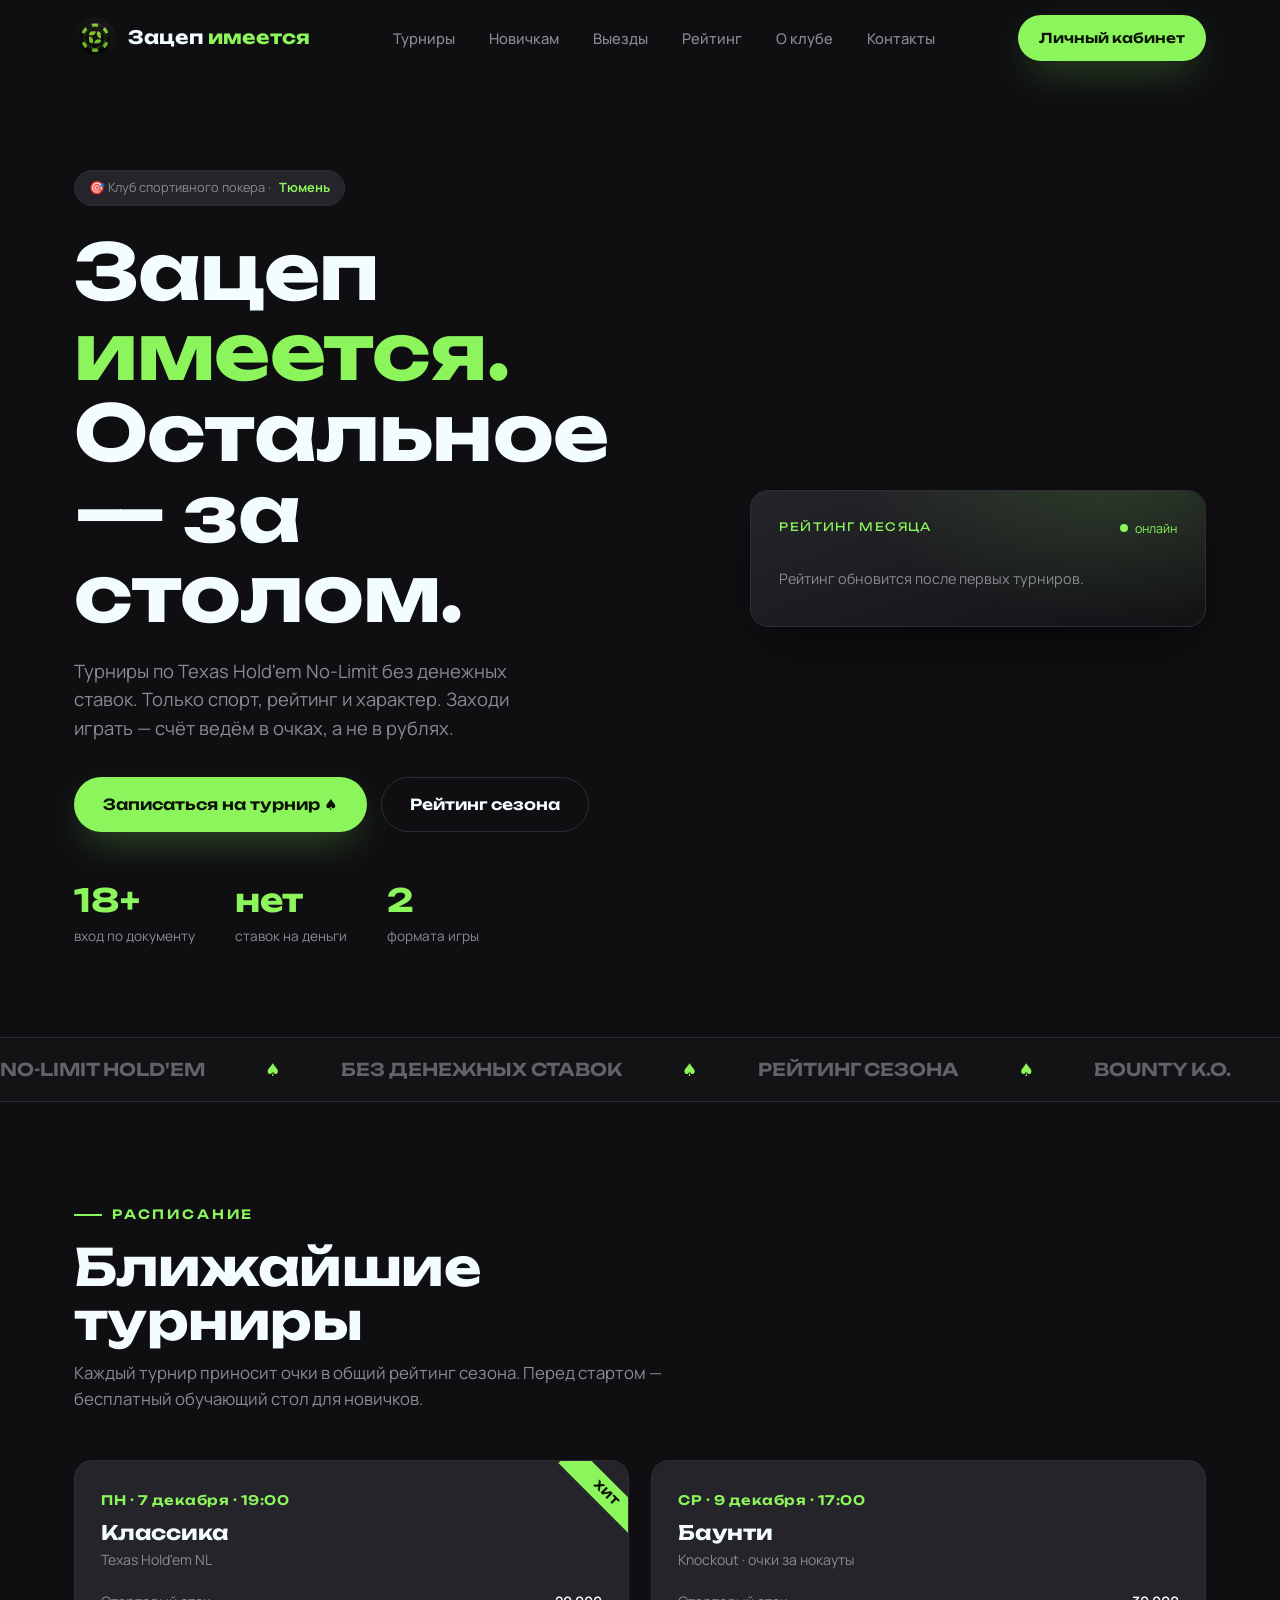
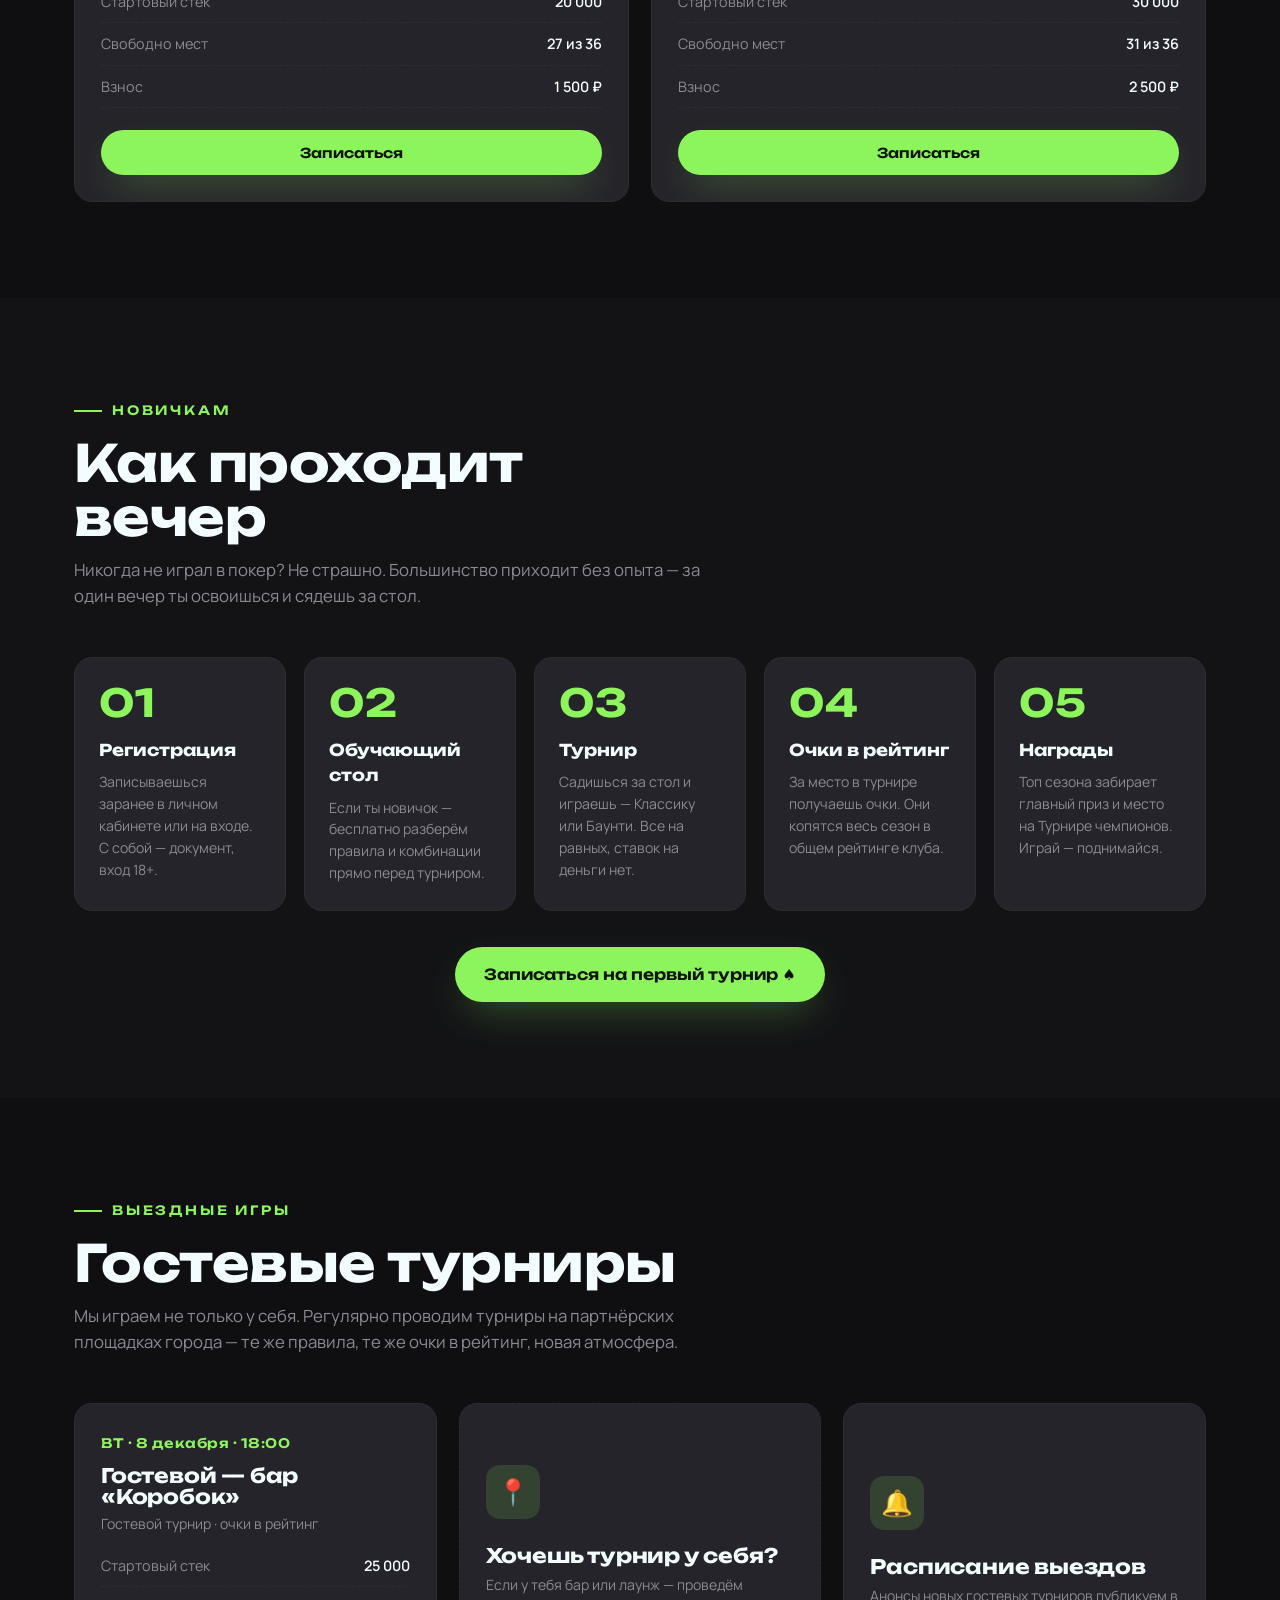
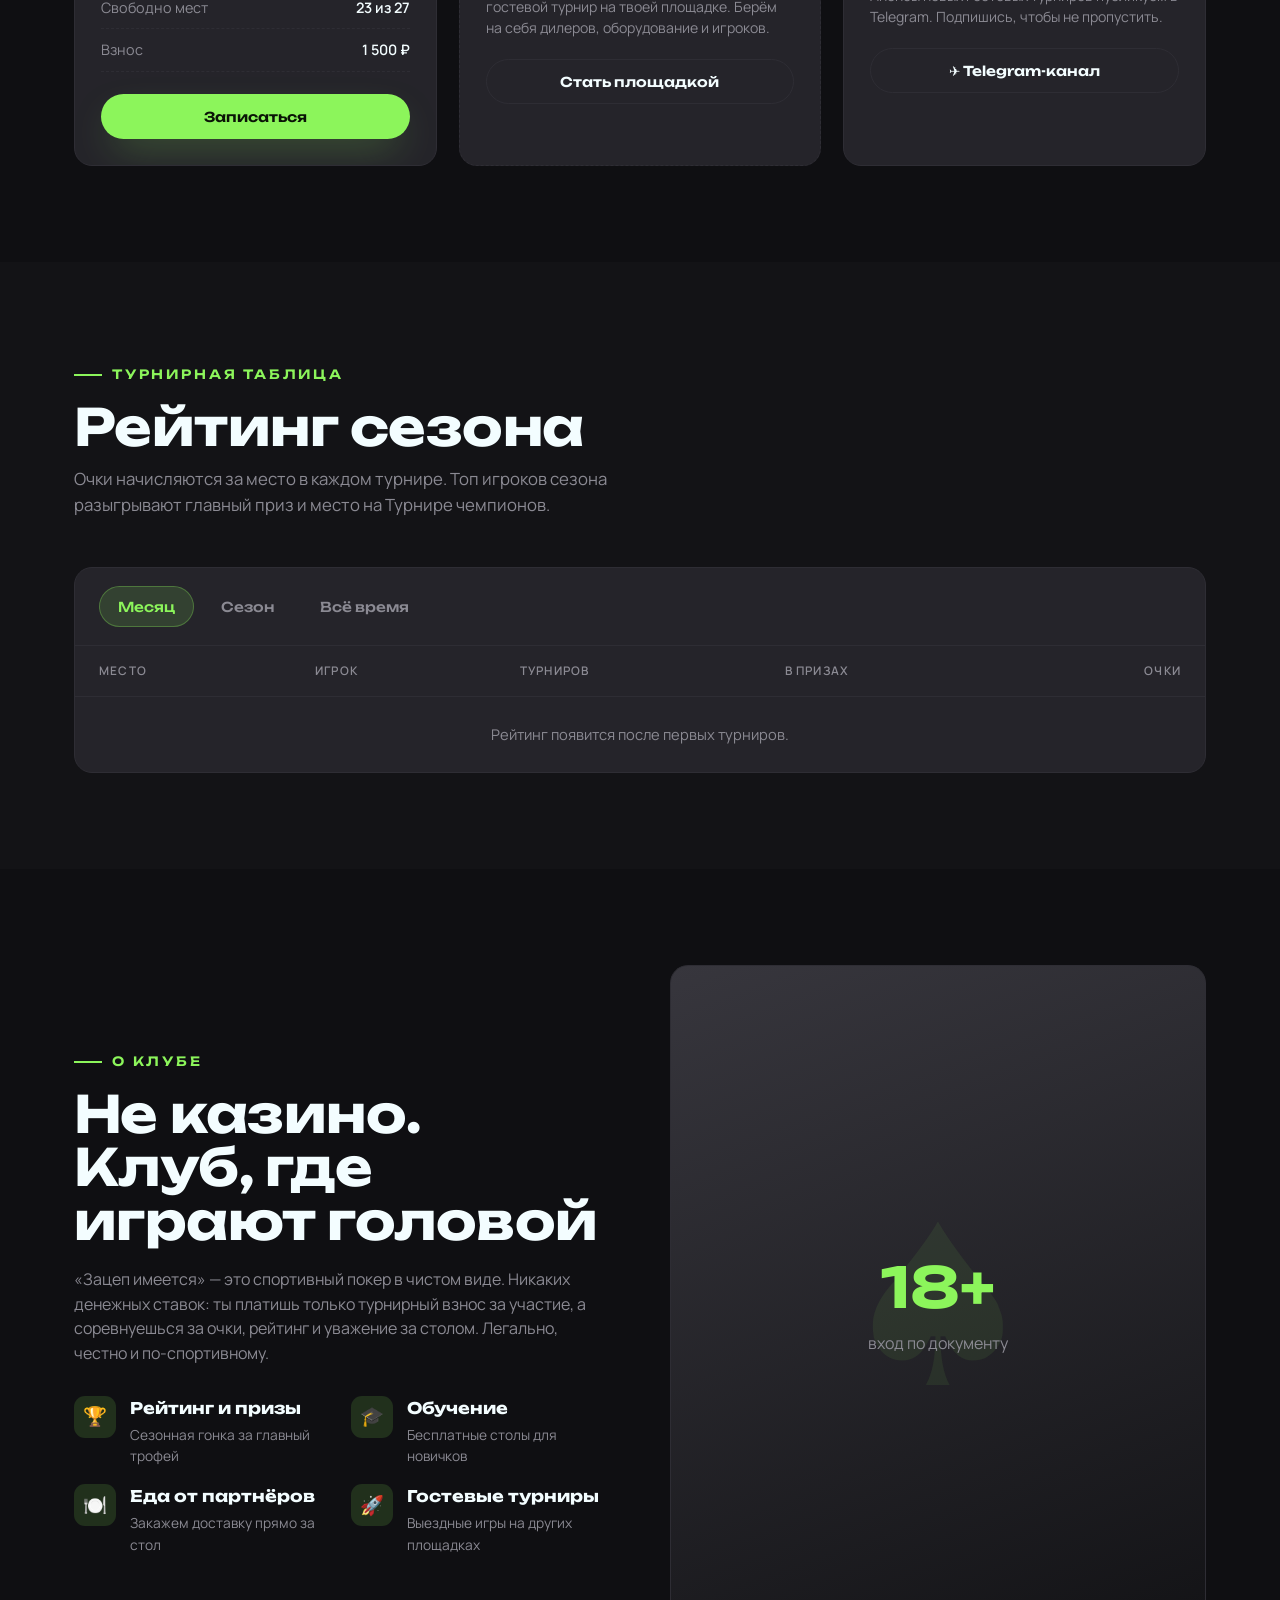
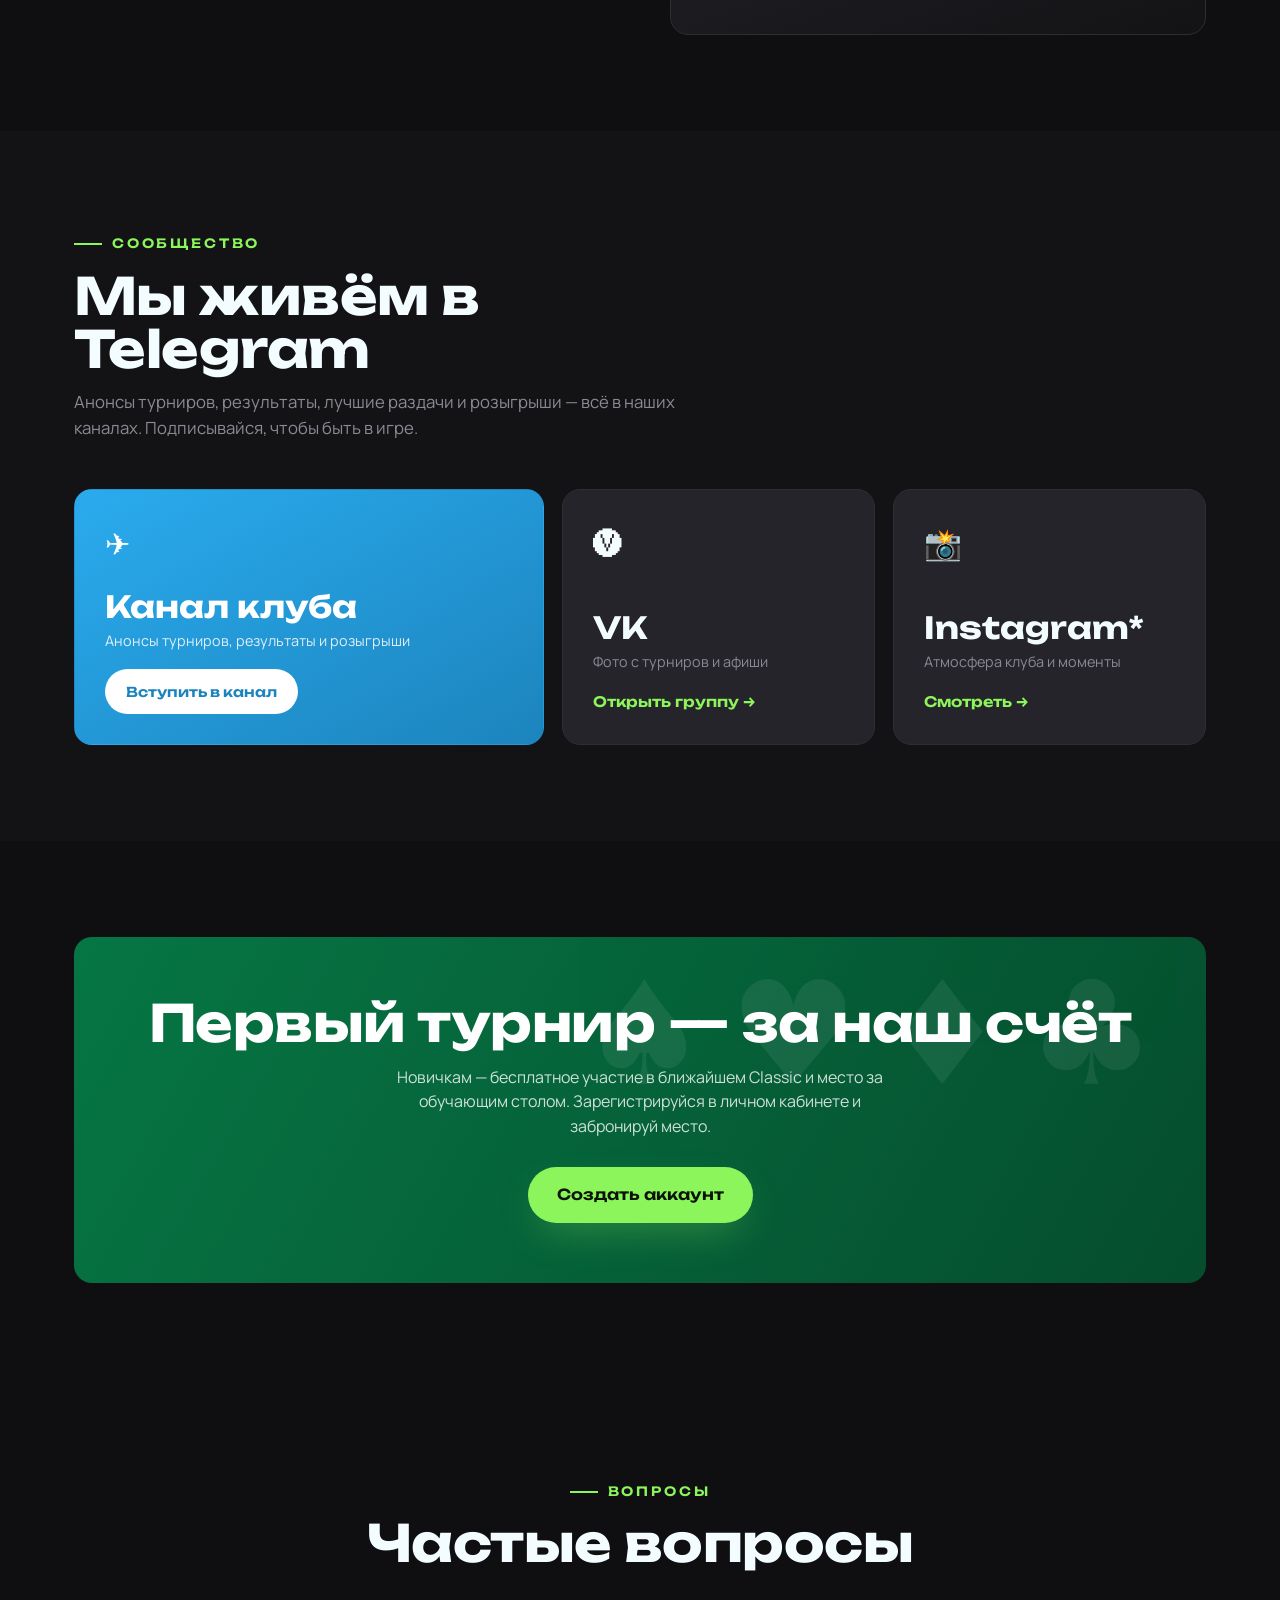
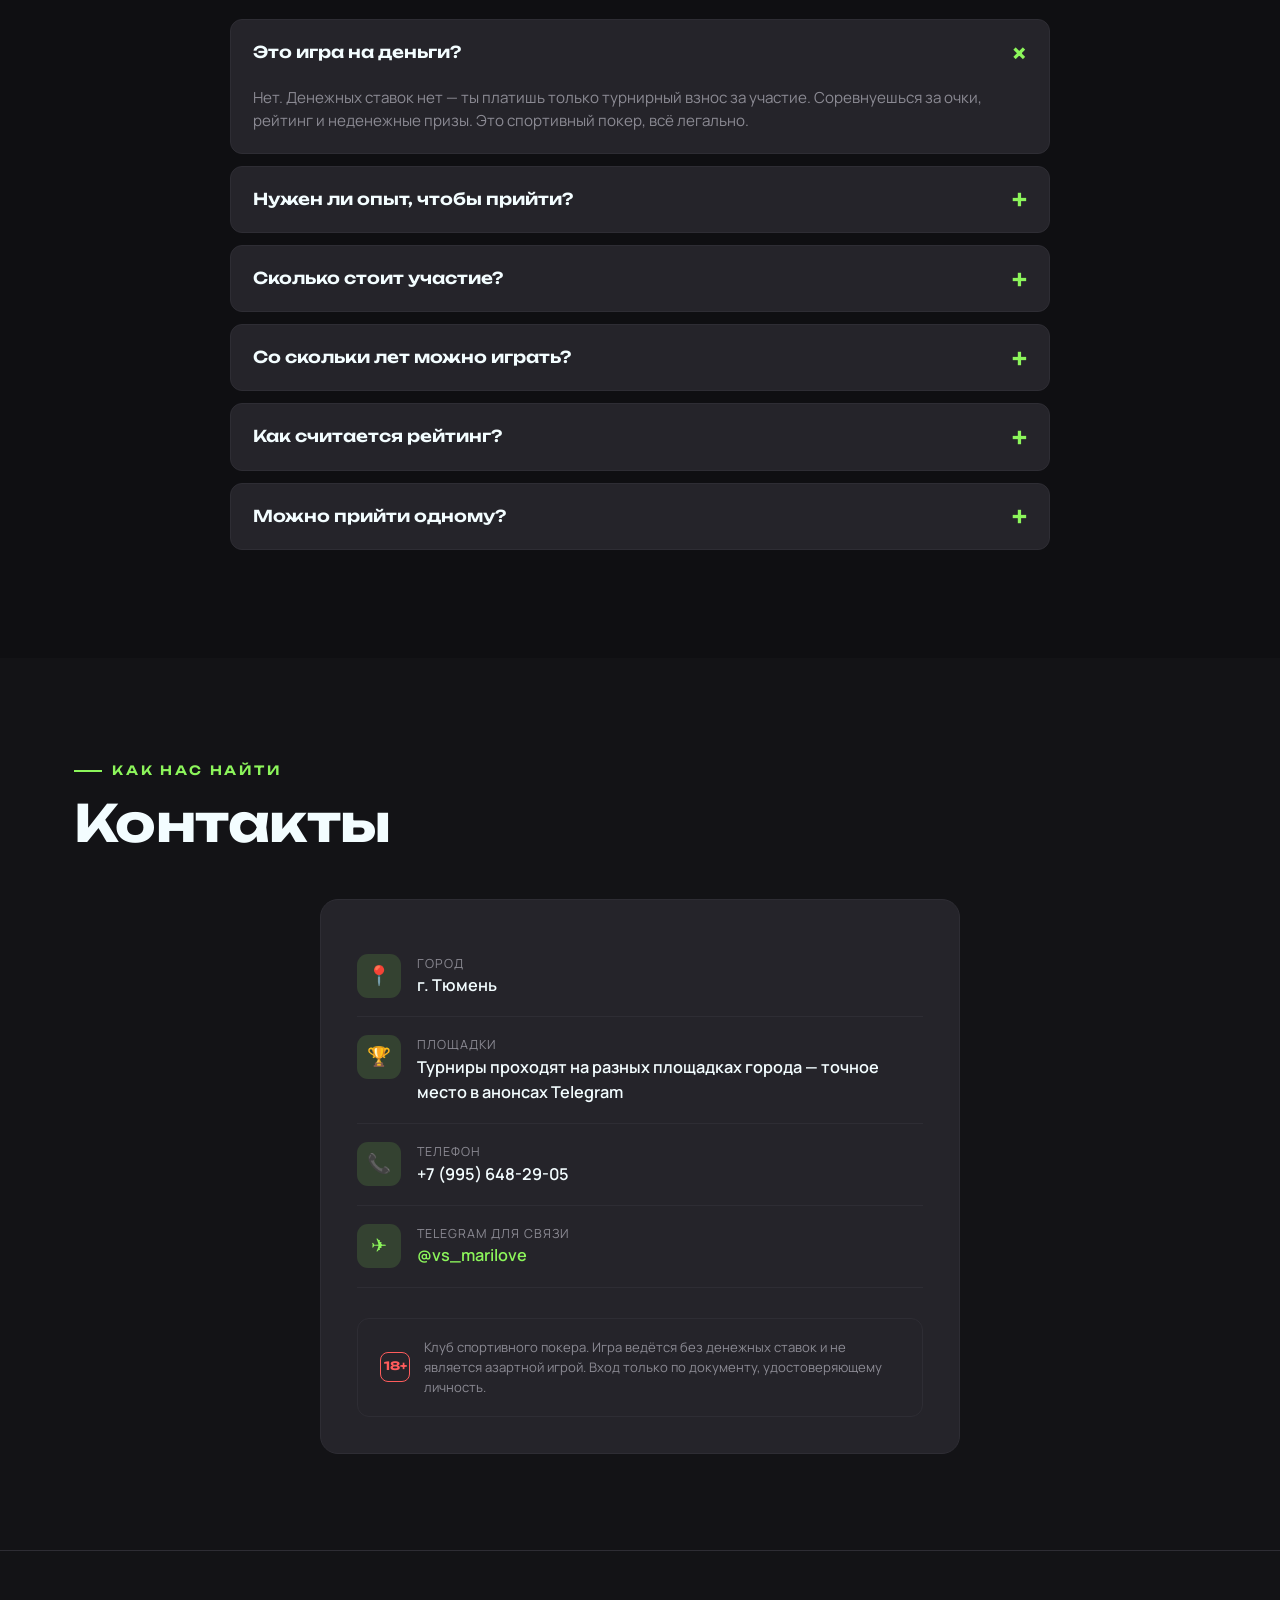
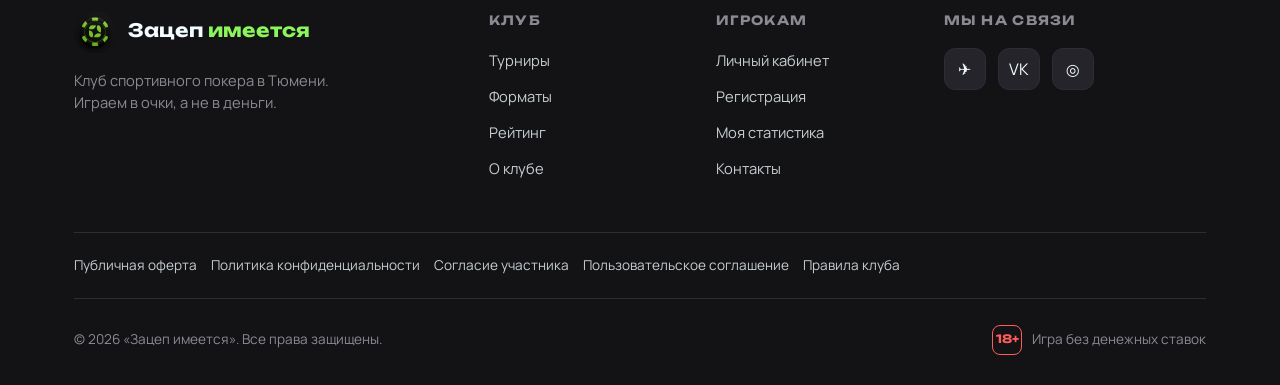
==== index.html @ 8bb4b94e "Мини-CRM: панель «Игроки» в админке (участие, взносы, очки, согласие), онлайн-согласие пишется при р" ====
<!DOCTYPE html>
<html lang="ru">
<head>
  <meta charset="UTF-8" />
  <meta name="viewport" content="width=device-width, initial-scale=1.0" />
  <title>Зацеп имеется — клуб спортивного покера в Тюмени</title>
  <meta name="description" content="Зацеп имеется — клуб спортивного покера в Тюмени. Турниры по Texas Hold'em No-Limit без денежных ставок, рейтинг сезона, обучение. 18+" />
  <meta property="og:title" content="Зацеп имеется — клуб спортивного покера в Тюмени" />
  <meta property="og:description" content="Турниры по спортивному покеру без ставок. Рейтинг, обучение, атмосфера. 18+" />
  <meta property="og:type" content="website" />
  <meta property="og:url" content="https://zacep.fun/" />
  <meta property="og:site_name" content="Зацеп имеется" />
  <meta property="og:image" content="https://zacep.fun/assets/img/logo-full.png" />
  <meta name="twitter:card" content="summary_large_image" />
  <link rel="canonical" href="https://zacep.fun/" />
  <link rel="icon" type="image/png" href="assets/img/favicon.png" />
  <link rel="preconnect" href="https://fonts.googleapis.com" />
  <link rel="preconnect" href="https://fonts.gstatic.com" crossorigin />
  <link href="https://fonts.googleapis.com/css2?family=Manrope:wght@400;500;600;700&family=Unbounded:wght@500;600;700;800&display=swap" rel="stylesheet" />
  <link rel="stylesheet" href="assets/css/style.css?v=637" />
</head>
<body>

  <!-- ============ HEADER ============ -->
  <header class="header" id="header">
    <div class="wrap nav">
      <a href="#" class="logo">
        <img class="logo-mark" src="assets/img/logo-mark.png" alt="Зацеп имеется" />
        <span>Зацеп <span class="accent">имеется</span></span>
      </a>
      <nav class="nav-links" id="navLinks">
        <a href="#tournaments">Турниры</a>
        <a href="#howto">Новичкам</a>
        <a href="#guest">Выезды</a>
        <a href="#rating">Рейтинг</a>
        <a href="#about">О клубе</a>
        <a href="#contacts">Контакты</a>
        <a href="account.html" class="btn btn-primary btn-sm">Личный кабинет</a>
      </nav>
      <div class="nav-actions">
        <a href="account.html" class="btn btn-primary btn-sm" id="lkDesktop">Личный кабинет</a>
        <button class="burger" id="burger" aria-label="Меню"><span></span><span></span><span></span></button>
      </div>
    </div>
  </header>

  <!-- ============ HERO ============ -->
  <section class="hero">
    <div class="wrap hero-grid">
      <div class="reveal">
        <div class="badge">🎯 Клуб спортивного покера · <b>Тюмень</b></div>
        <h1>Зацеп <span class="accent">имеется.</span><br />Остальное — за столом.</h1>
        <p class="lead">Турниры по Texas Hold'em No-Limit без денежных ставок. Только спорт, рейтинг и характер. Заходи играть — счёт ведём в очках, а не в рублях.</p>
        <div class="hero-cta">
          <a href="#tournaments" class="btn btn-primary">Записаться на турнир ♠</a>
          <a href="#rating" class="btn btn-ghost">Рейтинг сезона</a>
        </div>
        <div class="hero-stats">
          <div class="stat"><div class="num">18+</div><div class="lbl">вход по документу</div></div>
          <div class="stat"><div class="num">нет</div><div class="lbl">ставок на деньги</div></div>
          <div class="stat"><div class="num">2</div><div class="lbl">формата игры</div></div>
        </div>
      </div>

      <div class="hero-card reveal">
        <div class="hc-top">
          <span class="tag">Рейтинг месяца</span>
          <span class="chip-live"><span class="dot"></span> онлайн</span>
        </div>
        <div id="heroLb"><div class="lb-row"><span class="lb-name muted">Загрузка рейтинга…</span></div></div>
      </div>
    </div>
  </section>

  <!-- ============ MARQUEE ============ -->
  <div class="marquee">
    <div class="marquee-track">
      <span>NO-LIMIT HOLD'EM</span><span>БЕЗ ДЕНЕЖНЫХ СТАВОК</span><span>РЕЙТИНГ СЕЗОНА</span><span>BOUNTY K.O.</span><span>ГОСТЕВЫЕ ТУРНИРЫ</span><span>18+</span>
      <span>NO-LIMIT HOLD'EM</span><span>БЕЗ ДЕНЕЖНЫХ СТАВОК</span><span>РЕЙТИНГ СЕЗОНА</span><span>BOUNTY K.O.</span><span>ГОСТЕВЫЕ ТУРНИРЫ</span><span>18+</span>
    </div>
  </div>

  <!-- ============ TOURNAMENTS ============ -->
  <section id="tournaments">
    <div class="wrap">
      <div class="section-head reveal">
        <span class="eyebrow">Расписание</span>
        <h2>Ближайшие турниры</h2>
        <p>Каждый турнир приносит очки в общий рейтинг сезона. Перед стартом — бесплатный обучающий стол для новичков.</p>
      </div>
      <div class="cards-auto" id="tourGrid">
        <p class="muted">Загрузка расписания…</p>
      </div>
    </div>
  </section>

  <!-- ============ HOW IT WORKS ============ -->
  <section id="howto" style="background: var(--bg-2);">
    <div class="wrap">
      <div class="section-head reveal">
        <span class="eyebrow">Новичкам</span>
        <h2>Как проходит вечер</h2>
        <p>Никогда не играл в покер? Не страшно. Большинство приходит без опыта — за один вечер ты освоишься и сядешь за стол.</p>
      </div>
      <div class="steps">
        <div class="step reveal">
          <div class="n">01</div>
          <h4>Регистрация</h4>
          <p>Записываешься заранее в личном кабинете или на входе. С собой — документ, вход 18+.</p>
        </div>
        <div class="step reveal">
          <div class="n">02</div>
          <h4>Обучающий стол</h4>
          <p>Если ты новичок — бесплатно разберём правила и комбинации прямо перед турниром.</p>
        </div>
        <div class="step reveal">
          <div class="n">03</div>
          <h4>Турнир</h4>
          <p>Садишься за стол и играешь — Классику или Баунти. Все на равных, ставок на деньги нет.</p>
        </div>
        <div class="step reveal">
          <div class="n">04</div>
          <h4>Очки в рейтинг</h4>
          <p>За место в турнире получаешь очки. Они копятся весь сезон в общем рейтинге клуба.</p>
        </div>
        <div class="step reveal">
          <div class="n">05</div>
          <h4>Награды</h4>
          <p>Топ сезона забирает главный приз и место на Турнире чемпионов. Играй — поднимайся.</p>
        </div>
      </div>
      <div style="text-align:center;margin-top:36px;" class="reveal">
        <a href="account.html" class="btn btn-primary">Записаться на первый турнир ♠</a>
      </div>
    </div>
  </section>

  <!-- ============ GUEST TOURNAMENTS ============ -->
  <section id="guest">
    <div class="wrap">
      <div class="section-head reveal">
        <span class="eyebrow">Выездные игры</span>
        <h2>Гостевые турниры</h2>
        <p>Мы играем не только у себя. Регулярно проводим турниры на партнёрских площадках города — те же правила, те же очки в рейтинг, новая атмосфера.</p>
      </div>
      <div class="cards-auto" id="guestGrid">
        <div class="tcard reveal" style="display:flex;flex-direction:column;justify-content:center;align-items:flex-start;border-style:dashed;">
          <div class="ico" style="width:54px;height:54px;border-radius:14px;background:var(--accent-soft);color:var(--accent);display:grid;place-items:center;font-size:1.6rem;margin-bottom:16px;">📍</div>
          <h3 style="margin-bottom:8px;">Хочешь турнир у себя?</h3>
          <p class="fmt" style="margin-bottom:20px;">Если у тебя бар или лаунж — проведём гостевой турнир на твоей площадке. Берём на себя дилеров, оборудование и игроков.</p>
          <a href="#contacts" class="btn btn-ghost btn-block btn-sm">Стать площадкой</a>
        </div>
        <div class="tcard reveal" style="display:flex;flex-direction:column;justify-content:center;align-items:flex-start;">
          <div class="ico" style="width:54px;height:54px;border-radius:14px;background:var(--accent-soft);color:var(--accent);display:grid;place-items:center;font-size:1.6rem;margin-bottom:16px;">🔔</div>
          <h3 style="margin-bottom:8px;">Расписание выездов</h3>
          <p class="fmt" style="margin-bottom:20px;">Анонсы новых гостевых турниров публикуем в Telegram. Подпишись, чтобы не пропустить.</p>
          <a href="#" class="btn btn-ghost btn-block btn-sm">✈ Telegram-канал</a>
        </div>
      </div>
    </div>
  </section>

  <!-- ============ RATING ============ -->
  <section id="rating" style="background: var(--bg-2);">
    <div class="wrap">
      <div class="section-head reveal">
        <span class="eyebrow">Турнирная таблица</span>
        <h2>Рейтинг сезона</h2>
        <p>Очки начисляются за место в каждом турнире. Топ игроков сезона разыгрывают главный приз и место на Турнире чемпионов.</p>
      </div>
      <div class="lb-wrap reveal">
        <div class="lb-tabs">
          <div class="lb-tab active" data-tab="month">Месяц</div>
          <div class="lb-tab" data-tab="season">Сезон</div>
          <div class="lb-tab" data-tab="alltime">Всё время</div>
        </div>
        <table class="lb">
          <thead>
            <tr><th>Место</th><th>Игрок</th><th class="num">Турниров</th><th class="num">В призах</th><th style="text-align:right">Очки</th></tr>
          </thead>
          <tbody id="lbBody">
            <!-- заполняется из main.js -->
          </tbody>
        </table>
      </div>
    </div>
  </section>

  <!-- ============ ABOUT ============ -->
  <section id="about">
    <div class="wrap about-grid">
      <div class="reveal">
        <span class="eyebrow">О клубе</span>
        <h2 style="margin:16px 0 18px;">Не казино. Клуб, где играют головой</h2>
        <p class="muted">«Зацеп имеется» — это спортивный покер в чистом виде. Никаких денежных ставок: ты платишь только турнирный взнос за участие, а соревнуешься за очки, рейтинг и уважение за столом. Легально, честно и по-спортивному.</p>
        <div class="about-feats">
          <div class="feat"><div class="fi">🏆</div><div><h4>Рейтинг и призы</h4><p>Сезонная гонка за главный трофей</p></div></div>
          <div class="feat"><div class="fi">🎓</div><div><h4>Обучение</h4><p>Бесплатные столы для новичков</p></div></div>
          <div class="feat"><div class="fi">🍽️</div><div><h4>Еда от партнёров</h4><p>Закажем доставку прямо за стол</p></div></div>
          <div class="feat"><div class="fi">🚀</div><div><h4>Гостевые турниры</h4><p>Выездные игры на других площадках</p></div></div>
        </div>
      </div>
      <div class="about-visual reveal">
        <span class="big-suit">♠</span>
        <div class="vstat"><div class="n">18+</div><div class="muted">вход по документу</div></div>
      </div>
    </div>
  </section>

  <!-- ============ COMMUNITY ============ -->
  <section id="community" style="background: var(--bg-2);">
    <div class="wrap">
      <div class="section-head reveal">
        <span class="eyebrow">Сообщество</span>
        <h2>Мы живём в Telegram</h2>
        <p>Анонсы турниров, результаты, лучшие раздачи и розыгрыши — всё в наших каналах. Подписывайся, чтобы быть в игре.</p>
      </div>
      <div class="community-grid">
        <div class="soc-card tg reveal">
          <div class="si">✈</div>
          <div>
            <div class="cnt">Канал клуба</div>
            <div class="cap">Анонсы турниров, результаты и розыгрыши</div>
            <a href="#" class="btn btn-sm">Вступить в канал</a>
          </div>
        </div>
        <div class="soc-card vk reveal">
          <div class="si">🅥</div>
          <div>
            <div class="cnt">VK</div>
            <div class="cap">Фото с турниров и афиши</div>
            <a href="#" class="btn-line">Открыть группу →</a>
          </div>
        </div>
        <div class="soc-card ig reveal">
          <div class="si">📸</div>
          <div>
            <div class="cnt">Instagram*</div>
            <div class="cap">Атмосфера клуба и моменты</div>
            <a href="#" class="btn-line">Смотреть →</a>
          </div>
        </div>
      </div>
    </div>
  </section>

  <!-- ============ CTA ============ -->
  <section>
    <div class="wrap">
      <div class="cta-banner reveal">
        <h2>Первый турнир — за наш счёт</h2>
        <p>Новичкам — бесплатное участие в ближайшем Classic и место за обучающим столом. Зарегистрируйся в личном кабинете и забронируй место.</p>
        <a href="account.html" class="btn btn-primary">Создать аккаунт</a>
      </div>
    </div>
  </section>

  <!-- ============ FAQ ============ -->
  <section id="faq">
    <div class="wrap">
      <div class="section-head reveal" style="margin-inline:auto;text-align:center;">
        <span class="eyebrow" style="justify-content:center;">Вопросы</span>
        <h2>Частые вопросы</h2>
      </div>
      <div class="faq reveal">
        <details open>
          <summary>Это игра на деньги?</summary>
          <p>Нет. Денежных ставок нет — ты платишь только турнирный взнос за участие. Соревнуешься за очки, рейтинг и неденежные призы. Это спортивный покер, всё легально.</p>
        </details>
        <details>
          <summary>Нужен ли опыт, чтобы прийти?</summary>
          <p>Совсем нет. Большинство приходит без опыта. Перед каждым турниром работает бесплатный обучающий стол, где разберём правила и комбинации.</p>
        </details>
        <details>
          <summary>Сколько стоит участие?</summary>
          <p>Турнирный взнос — от 1 500 ₽ в зависимости от формата. Это всё: больше ничего доплачивать не нужно, ставок на деньги за столом нет.</p>
        </details>
        <details>
          <summary>Со скольки лет можно играть?</summary>
          <p>Только 18+. На входе попросим документ, удостоверяющий личность.</p>
        </details>
        <details>
          <summary>Как считается рейтинг?</summary>
          <p>За место в каждом турнире начисляются очки. Они суммируются в течение сезона — чем стабильнее играешь, тем выше в таблице. Топ сезона получает главный приз.</p>
        </details>
        <details>
          <summary>Можно прийти одному?</summary>
          <p>Да. За столом быстро знакомишься — у нас дружелюбное комьюнити. Многие приходят в одиночку и остаются завсегдатаями.</p>
        </details>
      </div>
    </div>
  </section>

  <!-- ============ CONTACTS ============ -->
  <section id="contacts" style="background: var(--bg-2);">
    <div class="wrap">
      <div class="section-head reveal">
        <span class="eyebrow">Как нас найти</span>
        <h2>Контакты</h2>
      </div>
      <div class="contact-grid" style="grid-template-columns:1fr;max-width:640px;margin-inline:auto;">
        <div class="contact-card reveal">
          <div class="contact-item">
            <div class="ci">📍</div>
            <div><div class="lbl">Город</div><div class="val">г. Тюмень</div></div>
          </div>
          <div class="contact-item">
            <div class="ci">🏆</div>
            <div><div class="lbl">Площадки</div><div class="val">Турниры проходят на разных площадках города — точное место в анонсах Telegram</div></div>
          </div>
          <div class="contact-item">
            <div class="ci">📞</div>
            <div><div class="lbl">Телефон</div><div class="val"><a href="tel:+79956482905" style="color:inherit">+7 (995) 648-29-05</a></div></div>
          </div>
          <div class="contact-item">
            <div class="ci">✈️</div>
            <div><div class="lbl">Telegram для связи</div><div class="val"><a href="https://t.me/vs_marilove" style="color:var(--accent)">@vs_marilove</a></div></div>
          </div>
          <div class="disclaimer">
            <span class="age-badge">18+</span>
            <span>Клуб спортивного покера. Игра ведётся без денежных ставок и не является азартной игрой. Вход только по документу, удостоверяющему личность.</span>
          </div>
        </div>
      </div>
    </div>
  </section>

  <!-- ============ FOOTER ============ -->
  <footer class="footer">
    <div class="wrap">
      <div class="footer-grid">
        <div>
          <a href="#" class="logo"><img class="logo-mark" src="assets/img/logo-mark.png" alt="Зацеп имеется" /><span>Зацеп <span class="accent">имеется</span></span></a>
          <p class="about">Клуб спортивного покера в Тюмени. Играем в очки, а не в деньги.</p>
        </div>
        <div>
          <h5>Клуб</h5>
          <ul>
            <li><a href="#tournaments">Турниры</a></li>
            <li><a href="#formats">Форматы</a></li>
            <li><a href="#rating">Рейтинг</a></li>
            <li><a href="#about">О клубе</a></li>
          </ul>
        </div>
        <div>
          <h5>Игрокам</h5>
          <ul>
            <li><a href="account.html">Личный кабинет</a></li>
            <li><a href="account.html">Регистрация</a></li>
            <li><a href="#rating">Моя статистика</a></li>
            <li><a href="#contacts">Контакты</a></li>
          </ul>
        </div>
        <div>
          <h5>Мы на связи</h5>
          <div class="socials">
            <a href="#" aria-label="Telegram">✈</a>
            <a href="#" aria-label="VK">VK</a>
            <a href="#" aria-label="Instagram">◎</a>
          </div>
        </div>
      </div>
      <div class="docs-links" style="padding:22px 0;border-top:1px solid var(--line);">
        <a href="offer.html">Публичная оферта</a>
        <a href="privacy.html">Политика конфиденциальности</a>
        <a href="consent.html">Согласие участника</a>
        <a href="terms.html">Пользовательское соглашение</a>
        <a href="rules.html">Правила клуба</a>
      </div>
      <div class="footer-bottom">
        <span>© 2026 «Зацеп имеется». Все права защищены.</span>
        <span style="display:flex;align-items:center;gap:10px;"><span class="age-badge">18+</span> Игра без денежных ставок</span>
      </div>
    </div>
  </footer>

  <script src="assets/js/main.js?v=637"></script>
</body>
</html>
---- assets/css/style.css ----
/* ========= Зацеп имеется — brand styles =========
   Палитра взята из shodka.fun:
   accent #8cf55b · deep #067644 · base #131316 · surface #25242a/#37363d
   text #f3fdff · muted #63626a
================================================== */

:root {
  --bg:        #0f0f12;
  --bg-2:      #131316;
  --surface:   #25242a;
  --surface-2: #37363d;
  --line:      #2e2d34;
  --text:      #f3fdff;
  --muted:     #8b8a93;
  --muted-2:   #63626a;
  --accent:    #8cf55b;
  --accent-deep: #067644;
  --accent-soft: rgba(140, 245, 91, .14);
  --danger:    #ff5c5c;
  --gold:      #ffd166;

  --radius:    18px;
  --radius-sm: 12px;
  --maxw:      1180px;
  --shadow:    0 24px 60px -20px rgba(0,0,0,.7);
  --shadow-accent: 0 16px 40px -12px rgba(140,245,91,.35);

  --font-head: "Unbounded", system-ui, sans-serif;
  --font-body: "Manrope", system-ui, -apple-system, sans-serif;
}

* { box-sizing: border-box; margin: 0; padding: 0; }
[hidden] { display: none !important; }
html { scroll-behavior: smooth; }
body {
  font-family: var(--font-body);
  background: var(--bg);
  color: var(--text);
  line-height: 1.55;
  -webkit-font-smoothing: antialiased;
  overflow-x: hidden;
}
a { color: inherit; text-decoration: none; }
img { max-width: 100%; display: block; }
ul { list-style: none; }

.wrap { max-width: var(--maxw); margin: 0 auto; padding: 0 24px; }
section { padding: 96px 0; position: relative; }

/* ---------- Typography ---------- */
h1, h2, h3, .h { font-family: var(--font-head); font-weight: 700; line-height: 1.05; letter-spacing: -.01em; }
h1 { font-size: clamp(2.6rem, 6vw, 5rem); }
h2 { font-size: clamp(2rem, 4vw, 3.2rem); }
h3 { font-size: 1.25rem; }
.accent { color: var(--accent); }
.muted { color: var(--muted); }
.eyebrow {
  font-family: var(--font-head);
  font-size: .8rem; font-weight: 600;
  letter-spacing: .22em; text-transform: uppercase;
  color: var(--accent);
  display: inline-flex; align-items: center; gap: 10px;
}
.eyebrow::before { content: ""; width: 28px; height: 2px; background: var(--accent); }

.section-head { max-width: 640px; margin-bottom: 48px; }
.section-head h2 { margin: 16px 0 12px; }
.section-head p { color: var(--muted); font-size: 1.05rem; }

/* ---------- Buttons ---------- */
.btn {
  display: inline-flex; align-items: center; justify-content: center; gap: 10px;
  padding: 15px 28px; border-radius: 999px;
  font-family: var(--font-head); font-weight: 600; font-size: .95rem;
  cursor: pointer; border: 1px solid transparent; transition: .2s ease; white-space: nowrap;
}
.btn-primary { background: var(--accent); color: #0b1407; box-shadow: var(--shadow-accent); }
.btn-primary:hover { transform: translateY(-2px); filter: brightness(1.05); }
.btn-ghost { background: transparent; color: var(--text); border-color: var(--line); }
.btn-ghost:hover { border-color: var(--accent); color: var(--accent); }
.btn-sm { padding: 11px 20px; font-size: .85rem; }
.btn-block { width: 100%; }

/* ---------- Header ---------- */
.header {
  position: fixed; top: 0; left: 0; right: 0; z-index: 100;
  transition: .3s ease; border-bottom: 1px solid transparent;
}
.header.scrolled {
  background: rgba(15,15,18,.82); backdrop-filter: blur(14px);
  border-bottom-color: var(--line);
}
.nav { display: flex; align-items: center; justify-content: space-between; height: 76px; }
.logo { display: flex; align-items: center; gap: 12px; font-family: var(--font-head); font-weight: 700; font-size: 1.15rem; }
.logo-mark { width: 42px; height: 42px; border-radius: 50%; display: block; }
.logo-mark.txt {
  border-radius: 11px; background: var(--accent); color: #0b1407;
  display: grid; place-items: center; font-size: 1.4rem; font-weight: 800;
  box-shadow: var(--shadow-accent);
}
.logo span.accent { color: var(--accent); }
.nav-links { display: flex; align-items: center; gap: 34px; }
.nav-links a { font-size: .92rem; color: var(--muted); transition: .2s; font-weight: 500; }
.nav-links a:hover { color: var(--text); }
.nav-links > .btn { display: none; } /* кнопка ЛК в выпадающем меню — только на мобильных */
.nav-actions { display: flex; align-items: center; gap: 14px; }
.burger { display: none; background: none; border: 0; cursor: pointer; flex-direction: column; gap: 5px; padding: 8px; }
.burger span { width: 24px; height: 2px; background: var(--text); transition: .25s; }

/* ---------- Hero ---------- */
.hero { padding: 170px 0 90px; overflow: hidden; }
.hero-grid { display: grid; grid-template-columns: 1.15fr .85fr; gap: 60px; align-items: center; }
.hero .badge {
  display: inline-flex; align-items: center; gap: 8px; margin-bottom: 26px;
  padding: 7px 14px; border: 1px solid var(--line); border-radius: 999px;
  font-size: .8rem; color: var(--muted); background: var(--surface);
}
.hero .badge b { color: var(--accent); }
.hero h1 { margin-bottom: 22px; }
.hero p.lead { font-size: 1.15rem; color: var(--muted); max-width: 480px; margin-bottom: 34px; }
.hero-cta { display: flex; gap: 14px; flex-wrap: wrap; margin-bottom: 44px; }
.hero-stats { display: flex; gap: 40px; flex-wrap: wrap; }
.stat .num { font-family: var(--font-head); font-weight: 700; font-size: 2rem; color: var(--accent); }
.stat .lbl { font-size: .85rem; color: var(--muted); }

.hero-card {
  background: linear-gradient(160deg, var(--surface) 0%, var(--bg-2) 100%);
  border: 1px solid var(--line); border-radius: var(--radius);
  padding: 28px; box-shadow: var(--shadow); position: relative;
}
.hero-card::before {
  content: ""; position: absolute; inset: 0; border-radius: var(--radius);
  background: radial-gradient(380px 200px at 80% -10%, var(--accent-soft), transparent 70%);
  pointer-events: none;
}
.hero-card .hc-top { display: flex; justify-content: space-between; align-items: center; margin-bottom: 22px; }
.hero-card .tag { font-size: .72rem; letter-spacing: .12em; text-transform: uppercase; color: var(--accent); font-family: var(--font-head); }
.chip-live { display: inline-flex; align-items: center; gap: 7px; font-size: .78rem; color: var(--accent); }
.chip-live .dot { width: 8px; height: 8px; border-radius: 50%; background: var(--accent); box-shadow: 0 0 0 0 rgba(140,245,91,.6); animation: pulse 1.8s infinite; }
@keyframes pulse { 0%{box-shadow:0 0 0 0 rgba(140,245,91,.6)} 70%{box-shadow:0 0 0 10px rgba(140,245,91,0)} 100%{box-shadow:0 0 0 0 rgba(140,245,91,0)} }
.lb-row { display: grid; grid-template-columns: 30px 1fr auto; gap: 14px; align-items: center; padding: 12px 0; border-bottom: 1px solid var(--line); }
.lb-row:last-child { border-bottom: 0; }
.lb-rank { font-family: var(--font-head); font-weight: 700; color: var(--muted); }
.lb-row:nth-child(1) .lb-rank, .lb-row.top .lb-rank { color: var(--accent); }
.lb-name { font-weight: 600; font-size: .95rem; }
.lb-pts { font-family: var(--font-head); font-weight: 600; color: var(--accent); font-size: .95rem; }

/* ---------- Marquee ---------- */
.marquee { border-block: 1px solid var(--line); background: var(--bg-2); padding: 0; overflow: hidden; }
.marquee-track { display: flex; gap: 60px; padding: 18px 0; white-space: nowrap; animation: scroll 28s linear infinite; }
.marquee-track span { font-family: var(--font-head); font-weight: 600; color: var(--muted-2); font-size: 1.1rem; display: inline-flex; gap: 60px; }
.marquee-track span::after { content: "♠"; color: var(--accent); }
@keyframes scroll { to { transform: translateX(-50%); } }

/* ---------- Tournaments ---------- */
.tour-grid { display: grid; grid-template-columns: repeat(3, 1fr); gap: 22px; }
.tcard {
  background: var(--surface); border: 1px solid var(--line); border-radius: var(--radius);
  padding: 26px; transition: .25s; position: relative; overflow: hidden;
}
.tcard:hover { transform: translateY(-4px); border-color: var(--accent); }
.tcard .ribbon {
  position: absolute; top: 20px; right: -34px; transform: rotate(45deg);
  background: var(--accent); color: #0b1407; font-size: .68rem; font-weight: 700;
  font-family: var(--font-head); padding: 4px 40px; letter-spacing: .06em;
}
.tcard .date { font-family: var(--font-head); color: var(--accent); font-size: .82rem; font-weight: 600; letter-spacing: .04em; }
.tcard h3 { margin: 10px 0 6px; }
.tcard .fmt { color: var(--muted); font-size: .88rem; margin-bottom: 20px; }
.tcard .meta { display: flex; flex-direction: column; gap: 10px; margin-bottom: 22px; }
.tcard .meta div { display: flex; justify-content: space-between; font-size: .9rem; border-bottom: 1px dashed var(--line); padding-bottom: 9px; }
.tcard .meta span:first-child { color: var(--muted); padding-right: 10px; }
.tcard .meta b { font-weight: 600; white-space: nowrap; }
.tcard .date { padding-right: 56px; } /* не залезать под ribbon */
/* авто-сетка карточек: адаптируется к числу и ширине, на мобиле — 1 колонка */
.cards-auto { display: grid; grid-template-columns: repeat(auto-fit, minmax(270px, 1fr)); gap: 22px; }

/* ---------- Formats ---------- */
.fmt-grid { display: grid; grid-template-columns: repeat(3, 1fr); gap: 22px; }
.fcard { background: var(--surface); border: 1px solid var(--line); border-radius: var(--radius); padding: 30px; transition: .25s; }
.fcard:hover { border-color: var(--accent); background: var(--surface-2); }
.fcard .ico { width: 54px; height: 54px; border-radius: 14px; background: var(--accent-soft); color: var(--accent); display: grid; place-items: center; font-size: 1.6rem; margin-bottom: 18px; }
.fcard h3 { margin-bottom: 10px; }
.fcard p { color: var(--muted); font-size: .94rem; }

/* ---------- Leaderboard section ---------- */
.lb-wrap { background: var(--surface); border: 1px solid var(--line); border-radius: var(--radius); overflow: hidden; }
.lb-tabs { display: flex; gap: 8px; padding: 18px 24px; border-bottom: 1px solid var(--line); flex-wrap: wrap; }
.lb-tab { padding: 9px 18px; border-radius: 999px; font-size: .85rem; font-family: var(--font-head); font-weight: 500; color: var(--muted); cursor: pointer; border: 1px solid transparent; transition: .2s; }
.lb-tab.active { background: var(--accent-soft); color: var(--accent); border-color: rgba(140,245,91,.3); }
table.lb { width: 100%; border-collapse: collapse; }
table.lb th, table.lb td { text-align: left; padding: 16px 24px; font-size: .92rem; border-bottom: 1px solid var(--line); }
table.lb th { font-size: .74rem; text-transform: uppercase; letter-spacing: .1em; color: var(--muted); font-weight: 600; }
table.lb td.rank { font-family: var(--font-head); font-weight: 700; width: 70px; }
table.lb tr:last-child td { border-bottom: 0; }
table.lb tbody tr:hover { background: var(--surface-2); }
table.lb td.pts { font-family: var(--font-head); font-weight: 700; color: var(--accent); text-align: right; }
table.lb td.num { text-align: center; color: var(--muted); }
.medal { display: inline-grid; place-items: center; width: 28px; height: 28px; border-radius: 8px; font-size: .8rem; }
.medal.g { background: rgba(255,209,102,.16); color: var(--gold); }
.medal.s { background: rgba(200,200,210,.16); color: #c8c8d2; }
.medal.b { background: rgba(205,127,80,.16); color: #cd7f50; }

/* ---------- About ---------- */
.about-grid { display: grid; grid-template-columns: 1fr 1fr; gap: 60px; align-items: center; }
.about-feats { display: grid; grid-template-columns: 1fr 1fr; gap: 18px; margin-top: 30px; }
.feat { display: flex; gap: 14px; align-items: flex-start; }
.feat .fi { flex: 0 0 auto; width: 42px; height: 42px; border-radius: 11px; background: var(--accent-soft); color: var(--accent); display: grid; place-items: center; font-size: 1.2rem; }
.feat h4 { font-family: var(--font-head); font-size: 1rem; margin-bottom: 3px; }
.feat p { color: var(--muted); font-size: .86rem; }
.about-visual { aspect-ratio: 4/5; border-radius: var(--radius); background:
  linear-gradient(160deg, var(--surface-2), var(--bg-2)),
  radial-gradient(circle at 30% 20%, var(--accent-soft), transparent 60%);
  border: 1px solid var(--line); position: relative; overflow: hidden; display: grid; place-items: center; }
.about-visual .big-suit { font-size: 14rem; color: rgba(140,245,91,.08); position: absolute; }
.about-visual .vstat { position: relative; text-align: center; }
.about-visual .vstat .n { font-family: var(--font-head); font-weight: 700; font-size: 3.5rem; color: var(--accent); }

/* ---------- CTA banner ---------- */
.cta-banner {
  background: linear-gradient(120deg, var(--accent-deep), #054d2d);
  border-radius: var(--radius); padding: 60px; text-align: center; position: relative; overflow: hidden;
}
.cta-banner::before { content: "♠♥♦♣"; position: absolute; font-size: 9rem; opacity: .07; top: -20px; right: 30px; letter-spacing: 20px; }
.cta-banner h2 { color: #fff; margin-bottom: 14px; }
.cta-banner p { color: rgba(255,255,255,.8); margin-bottom: 28px; max-width: 520px; margin-inline: auto; }

/* ---------- Contacts ---------- */
.contact-grid { display: grid; grid-template-columns: 1fr 1fr; gap: 40px; }
.contact-card { background: var(--surface); border: 1px solid var(--line); border-radius: var(--radius); padding: 36px; }
.contact-item { display: flex; gap: 16px; align-items: flex-start; padding: 18px 0; border-bottom: 1px solid var(--line); }
.contact-item:last-child { border-bottom: 0; }
.contact-item .ci { width: 44px; height: 44px; border-radius: 11px; background: var(--accent-soft); color: var(--accent); display: grid; place-items: center; font-size: 1.2rem; flex: 0 0 auto; }
.contact-item .lbl { font-size: .78rem; color: var(--muted); text-transform: uppercase; letter-spacing: .08em; }
.contact-item .val { font-weight: 600; font-size: 1.02rem; }
.map-box { border-radius: var(--radius); overflow: hidden; border: 1px solid var(--line); min-height: 360px; background: var(--surface); display: grid; place-items: center; position: relative; }
.map-box iframe { width: 100%; height: 100%; min-height: 360px; border: 0; filter: grayscale(.3) invert(.92) hue-rotate(180deg); }

/* ---------- Footer ---------- */
.footer { background: var(--bg-2); border-top: 1px solid var(--line); padding: 60px 0 30px; }
.footer-grid { display: grid; grid-template-columns: 2fr 1fr 1fr 1.4fr; gap: 40px; margin-bottom: 40px; }
.footer p.about { color: var(--muted); font-size: .92rem; margin: 16px 0; max-width: 280px; }
.footer h5 { font-family: var(--font-head); font-size: .8rem; text-transform: uppercase; letter-spacing: .1em; color: var(--muted); margin-bottom: 18px; }
.footer ul li { margin-bottom: 11px; }
.footer ul a { color: var(--text); font-size: .92rem; opacity: .8; transition: .2s; }
.footer ul a:hover { color: var(--accent); opacity: 1; }
.socials { display: flex; gap: 12px; }
.socials a { width: 42px; height: 42px; border-radius: 11px; background: var(--surface); border: 1px solid var(--line); display: grid; place-items: center; transition: .2s; }
.socials a:hover { border-color: var(--accent); color: var(--accent); transform: translateY(-2px); }
.footer-bottom { display: flex; justify-content: space-between; align-items: center; padding-top: 26px; border-top: 1px solid var(--line); color: var(--muted); font-size: .85rem; flex-wrap: wrap; gap: 12px; }
.age-badge { display: inline-grid; place-items: center; width: 30px; height: 30px; border-radius: 8px; border: 1px solid var(--danger); color: var(--danger); font-family: var(--font-head); font-weight: 700; font-size: .72rem; }

.disclaimer { background: var(--surface); border: 1px solid var(--line); border-radius: var(--radius-sm); padding: 18px 22px; font-size: .82rem; color: var(--muted); display: flex; gap: 14px; align-items: center; margin-top: 30px; }
.disclaimer .age-badge { flex: 0 0 auto; }

/* ---------- Reveal animation ---------- */
.reveal { opacity: 0; transform: translateY(24px); transition: .7s cubic-bezier(.2,.7,.2,1); }
.reveal.in { opacity: 1; transform: none; }

/* ========================================================
   ACCOUNT / Личный кабинет
======================================================== */
.auth-screen { min-height: 100vh; display: grid; place-items: center; padding: 100px 24px 60px; }
.auth-card { width: 100%; max-width: 420px; background: var(--surface); border: 1px solid var(--line); border-radius: var(--radius); padding: 40px; box-shadow: var(--shadow); }
.auth-card .logo { justify-content: center; margin-bottom: 8px; }
.auth-card h2 { text-align: center; font-size: 1.6rem; margin-bottom: 8px; }
.auth-card p.sub { text-align: center; color: var(--muted); font-size: .92rem; margin-bottom: 30px; }
.oauth-btn { display: flex; align-items: center; gap: 14px; width: 100%; padding: 15px 20px; border-radius: var(--radius-sm); border: 1px solid var(--line); background: var(--bg-2); color: var(--text); font-family: var(--font-body); font-weight: 600; font-size: .95rem; cursor: pointer; transition: .2s; margin-bottom: 12px; }
.oauth-btn:hover { border-color: var(--accent); background: var(--surface-2); transform: translateY(-1px); }
.oauth-btn .oi { width: 30px; height: 30px; border-radius: 8px; display: grid; place-items: center; font-weight: 700; color: #fff; flex: 0 0 auto; }
.oi.tg { background: #2aabee; } .oi.ya { background: #fc3f1d; } .oi.vk { background: #0077ff; }
.auth-card .legal { text-align: center; font-size: .78rem; color: var(--muted-2); margin-top: 20px; }
.field { margin-bottom: 14px; }
.field label { display: block; font-size: .8rem; color: var(--muted); margin-bottom: 7px; }
.field input {
  width: 100%; padding: 14px 16px; border-radius: var(--radius-sm);
  background: var(--bg-2); border: 1px solid var(--line); color: var(--text);
  font-family: var(--font-body); font-size: .95rem; transition: .2s;
}
.field input:focus { outline: none; border-color: var(--accent); }
.field input::placeholder { color: var(--muted-2); }
.auth-divider { display: flex; align-items: center; gap: 14px; margin: 22px 0; color: var(--muted-2); font-size: .8rem; }
.auth-divider::before, .auth-divider::after { content: ""; flex: 1; height: 1px; background: var(--line); }
.forgot { text-align: right; font-size: .8rem; margin: -4px 0 16px; }
.forgot a { color: var(--muted); } .forgot a:hover { color: var(--accent); }
.tg-login { background: #2aabee; color: #fff; border-color: #2aabee; }
.tg-login:hover { background: #1f97d4; border-color: #1f97d4; color: #fff; }

/* Dashboard */
.dash { padding-top: 110px; padding-bottom: 80px; }
.dash-head { display: flex; justify-content: space-between; align-items: flex-end; flex-wrap: wrap; gap: 20px; margin-bottom: 36px; }
.profile { display: flex; gap: 18px; align-items: center; }
.avatar { width: 72px; height: 72px; border-radius: 18px; background: linear-gradient(135deg, var(--accent), var(--accent-deep)); display: grid; place-items: center; font-family: var(--font-head); font-weight: 700; font-size: 1.8rem; color: #0b1407; }
.profile .who h2 { font-size: 1.6rem; } .profile .who .uid { color: var(--muted); font-size: .88rem; }
.profile .tg-tag { display: inline-flex; align-items: center; gap: 6px; font-size: .8rem; color: var(--accent); margin-top: 4px; }

.dash-stats { display: grid; grid-template-columns: repeat(4, 1fr); gap: 18px; margin-bottom: 34px; }
.dstat { background: var(--surface); border: 1px solid var(--line); border-radius: var(--radius); padding: 24px; }
.dstat .ic { font-size: 1.4rem; color: var(--accent); margin-bottom: 14px; }
.dstat .n { font-family: var(--font-head); font-weight: 700; font-size: 2rem; }
.dstat .l { color: var(--muted); font-size: .85rem; }
.dstat .delta { font-size: .78rem; margin-top: 6px; } .delta.up { color: var(--accent); } .delta.down { color: var(--danger); }

.dash-cols { display: grid; grid-template-columns: 1.6fr 1fr; gap: 22px; }
.panel { background: var(--surface); border: 1px solid var(--line); border-radius: var(--radius); padding: 26px; }
.panel-head { display: flex; justify-content: space-between; align-items: center; margin-bottom: 20px; }
.panel-head h3 { font-size: 1.1rem; }
.panel-head a { font-size: .82rem; color: var(--accent); }

.reg-item { display: flex; gap: 16px; align-items: center; padding: 16px 0; border-bottom: 1px solid var(--line); }
.reg-item:last-child { border-bottom: 0; }
.reg-date { flex: 0 0 auto; width: 58px; height: 58px; border-radius: 12px; background: var(--bg-2); border: 1px solid var(--line); display: grid; place-items: center; text-align: center; }
.reg-date .d { font-family: var(--font-head); font-weight: 700; font-size: 1.4rem; color: var(--accent); line-height: 1; }
.reg-date .m { font-size: .68rem; color: var(--muted); text-transform: uppercase; }
.reg-info { flex: 1; } .reg-info h4 { font-family: var(--font-head); font-size: .98rem; } .reg-info p { color: var(--muted); font-size: .84rem; }
.status-pill { font-size: .72rem; padding: 5px 12px; border-radius: 999px; font-weight: 600; font-family: var(--font-head); }
.status-pill.ok { background: var(--accent-soft); color: var(--accent); }
.status-pill.wait { background: rgba(255,209,102,.14); color: var(--gold); }

.rank-widget { text-align: center; padding: 10px 0 4px; }
.rank-widget .place { font-family: var(--font-head); font-weight: 700; font-size: 4rem; color: var(--accent); line-height: 1; }
.rank-widget .of { color: var(--muted); font-size: .9rem; margin-bottom: 18px; }
.progress { height: 10px; border-radius: 999px; background: var(--bg-2); overflow: hidden; margin: 14px 0 8px; }
.progress > i { display: block; height: 100%; background: linear-gradient(90deg, var(--accent-deep), var(--accent)); border-radius: 999px; }
.rank-widget .hint { font-size: .82rem; color: var(--muted); }

.history-item { display: flex; justify-content: space-between; align-items: center; padding: 14px 0; border-bottom: 1px solid var(--line); font-size: .9rem; }
.history-item:last-child { border-bottom: 0; }
.history-item .hi-place { font-family: var(--font-head); font-weight: 700; color: var(--accent); }
.dash .logout { background: none; border: 1px solid var(--line); color: var(--muted); padding: 10px 18px; border-radius: 999px; cursor: pointer; font-family: var(--font-head); font-size: .85rem; transition: .2s; }
.dash .logout:hover { border-color: var(--danger); color: var(--danger); }

/* ---------- How it works (Как проходит вечер) ---------- */
.steps { display: grid; grid-template-columns: repeat(5, 1fr); gap: 18px; }
.step { background: var(--surface); border: 1px solid var(--line); border-radius: var(--radius); padding: 26px 24px; transition: .25s; }
.step:hover { border-color: var(--accent); transform: translateY(-4px); }
.step .n { font-family: var(--font-head); font-weight: 700; font-size: 2.4rem; color: var(--accent); line-height: 1; margin-bottom: 16px; }
.step h4 { font-family: var(--font-head); font-size: 1.02rem; margin-bottom: 8px; }
.step p { color: var(--muted); font-size: .88rem; }

/* ---------- Community / соцсети ---------- */
.community-grid { display: grid; grid-template-columns: 1.5fr 1fr 1fr; gap: 18px; }
.soc-card { border-radius: var(--radius); padding: 30px; border: 1px solid var(--line); background: var(--surface); display: flex; flex-direction: column; justify-content: space-between; min-height: 210px; transition: .25s; }
.soc-card:hover { transform: translateY(-4px); }
.soc-card .si { font-size: 1.9rem; margin-bottom: auto; }
.soc-card .cnt { font-family: var(--font-head); font-weight: 700; font-size: 1.9rem; margin-top: 16px; }
.soc-card .cap { font-size: .9rem; color: var(--muted); margin-bottom: 16px; }
.soc-card.tg { background: linear-gradient(150deg, #2aabee, #1c84bd); border-color: transparent; color: #fff; }
.soc-card.tg .cap { color: rgba(255,255,255,.85); }
.soc-card.tg .btn { background: #fff; color: #1c84bd; }
.soc-card.vk:hover, .soc-card.ig:hover { border-color: var(--accent); }
.soc-card .btn-line { display: inline-flex; align-items: center; gap: 8px; font-family: var(--font-head); font-weight: 600; font-size: .9rem; color: var(--accent); }

/* ---------- FAQ ---------- */
.faq { max-width: 820px; margin-inline: auto; }
.faq details { background: var(--surface); border: 1px solid var(--line); border-radius: var(--radius-sm); margin-bottom: 12px; padding: 0 22px; }
.faq summary { cursor: pointer; list-style: none; padding: 20px 0; font-family: var(--font-head); font-weight: 600; font-size: 1.02rem; display: flex; justify-content: space-between; align-items: center; gap: 16px; }
.faq summary::-webkit-details-marker { display: none; }
.faq summary::after { content: "+"; color: var(--accent); font-size: 1.5rem; line-height: 1; transition: .2s; flex: 0 0 auto; }
.faq details[open] summary::after { transform: rotate(45deg); }
.faq details > p { color: var(--muted); padding: 0 0 20px; font-size: .95rem; margin: 0; }

/* ---------- Legal / документы ---------- */
.legal-page { max-width: 820px; margin: 0 auto; padding: 130px 24px 90px; }
.legal-page .back { display: inline-flex; align-items: center; gap: 8px; color: var(--muted); font-size: .9rem; margin-bottom: 26px; }
.legal-page .back:hover { color: var(--accent); }
.legal-page h1 { font-size: clamp(1.9rem, 4vw, 2.8rem); margin-bottom: 8px; }
.legal-page .updated { color: var(--muted-2); font-size: .85rem; margin-bottom: 22px; }
.stub-note { display: flex; gap: 14px; align-items: flex-start; background: var(--accent-soft); border: 1px solid rgba(140,245,91,.3); border-radius: var(--radius-sm); padding: 16px 20px; font-size: .9rem; color: var(--text); margin-bottom: 34px; }
.stub-note b { color: var(--accent); }
.legal-page h2 { font-size: 1.25rem; margin: 34px 0 12px; }
.legal-page p, .legal-page li { color: var(--muted); margin-bottom: 12px; line-height: 1.7; font-size: .98rem; }
.legal-page ul, .legal-page ol { padding-left: 22px; margin-bottom: 12px; }
.legal-page ul { list-style: disc; } .legal-page ol { list-style: decimal; }
.legal-page .placeholder { color: var(--muted-2); font-style: italic; }
.docs-links { display: flex; flex-wrap: wrap; gap: 14px; margin-top: 12px; }
.docs-links a { font-size: .85rem; color: var(--text); opacity: .8; }
.docs-links a:hover { color: var(--accent); opacity: 1; }

/* ---------- Admin ---------- */
.admin-wrap { padding-top: 110px; padding-bottom: 80px; }
.admin-head { display: flex; justify-content: space-between; align-items: center; margin-bottom: 28px; flex-wrap: wrap; gap: 14px; }
.admin-form { display: grid; grid-template-columns: 1fr 1fr; gap: 14px; margin-bottom: 8px; }
.admin-form .full { grid-column: 1 / -1; }
.admin-form select, .admin-form textarea, .admin-form input {
  width: 100%; padding: 13px 15px; border-radius: var(--radius-sm);
  background: var(--bg-2); border: 1px solid var(--line); color: var(--text);
  font-family: var(--font-body); font-size: .92rem;
}
.admin-form textarea { min-height: 70px; resize: vertical; }
.admin-form label.lbl { font-size: .78rem; color: var(--muted); display: block; margin-bottom: 6px; }
.admin-form .check { display: flex; align-items: center; gap: 9px; font-size: .9rem; color: var(--muted); }
.trow { display: flex; align-items: center; gap: 14px; padding: 15px 0; border-bottom: 1px solid var(--line); flex-wrap: wrap; }
.trow:last-child { border-bottom: 0; }
.trow .t-main { flex: 1; min-width: 200px; }
.trow .t-main h4 { font-family: var(--font-head); font-size: 1rem; }
.trow .t-main p { color: var(--muted); font-size: .85rem; }
.t-actions { display: flex; gap: 8px; flex-wrap: wrap; }
.badge-pub { font-size: .7rem; padding: 4px 10px; border-radius: 999px; font-family: var(--font-head); font-weight: 600; }
.badge-pub.on { background: var(--accent-soft); color: var(--accent); }
.badge-pub.off { background: rgba(255,92,92,.14); color: var(--danger); }
.mini-form { display: flex; gap: 8px; flex-wrap: wrap; align-items: center; }
.mini-form input { padding: 9px 12px; border-radius: 10px; background: var(--bg-2); border: 1px solid var(--line); color: var(--text); font-family: var(--font-body); font-size: .85rem; width: 96px; }
.btn-danger { background: transparent; border: 1px solid var(--line); color: var(--muted); }
.btn-danger:hover { border-color: var(--danger); color: var(--danger); }
.regs-box { margin-top: 16px; padding-top: 16px; border-top: 1px dashed var(--line); }

/* ---------- Responsive ---------- */
@media (max-width: 960px) {
  .hero-grid, .about-grid, .contact-grid { grid-template-columns: 1fr; }
  .tour-grid, .fmt-grid { grid-template-columns: 1fr 1fr; }
  .steps { grid-template-columns: repeat(2, 1fr); }
  .community-grid { grid-template-columns: 1fr; }
  .dash-stats { grid-template-columns: 1fr 1fr; }
  .dash-cols { grid-template-columns: 1fr; }
  .footer-grid { grid-template-columns: 1fr 1fr; }
}
@media (max-width: 680px) {
  section { padding: 64px 0; }
  .nav-links { position: fixed; inset: 76px 0 auto 0; background: var(--bg-2); flex-direction: column; padding: 24px; gap: 18px; border-bottom: 1px solid var(--line); transform: translateY(-130%); transition: .3s; }
  .nav-links.open { transform: none; }
  .burger { display: flex; }
  #lkDesktop { display: none; }
  .nav-links > .btn { display: inline-flex; }
  .tour-grid, .fmt-grid, .about-feats, .footer-grid, .steps { grid-template-columns: 1fr; }
  .dash-stats { grid-template-columns: 1fr; }
  .cta-banner { padding: 40px 24px; }
  .hero-stats { gap: 24px; }
  .admin-form { grid-template-columns: 1fr; }
  /* На узких экранах прячем средние колонки таблицы рейтинга */
  table.lb th:nth-child(3), table.lb td:nth-child(3),
  table.lb th:nth-child(4), table.lb td:nth-child(4) { display: none; }
  table.lb th, table.lb td { padding: 14px 16px; }
}
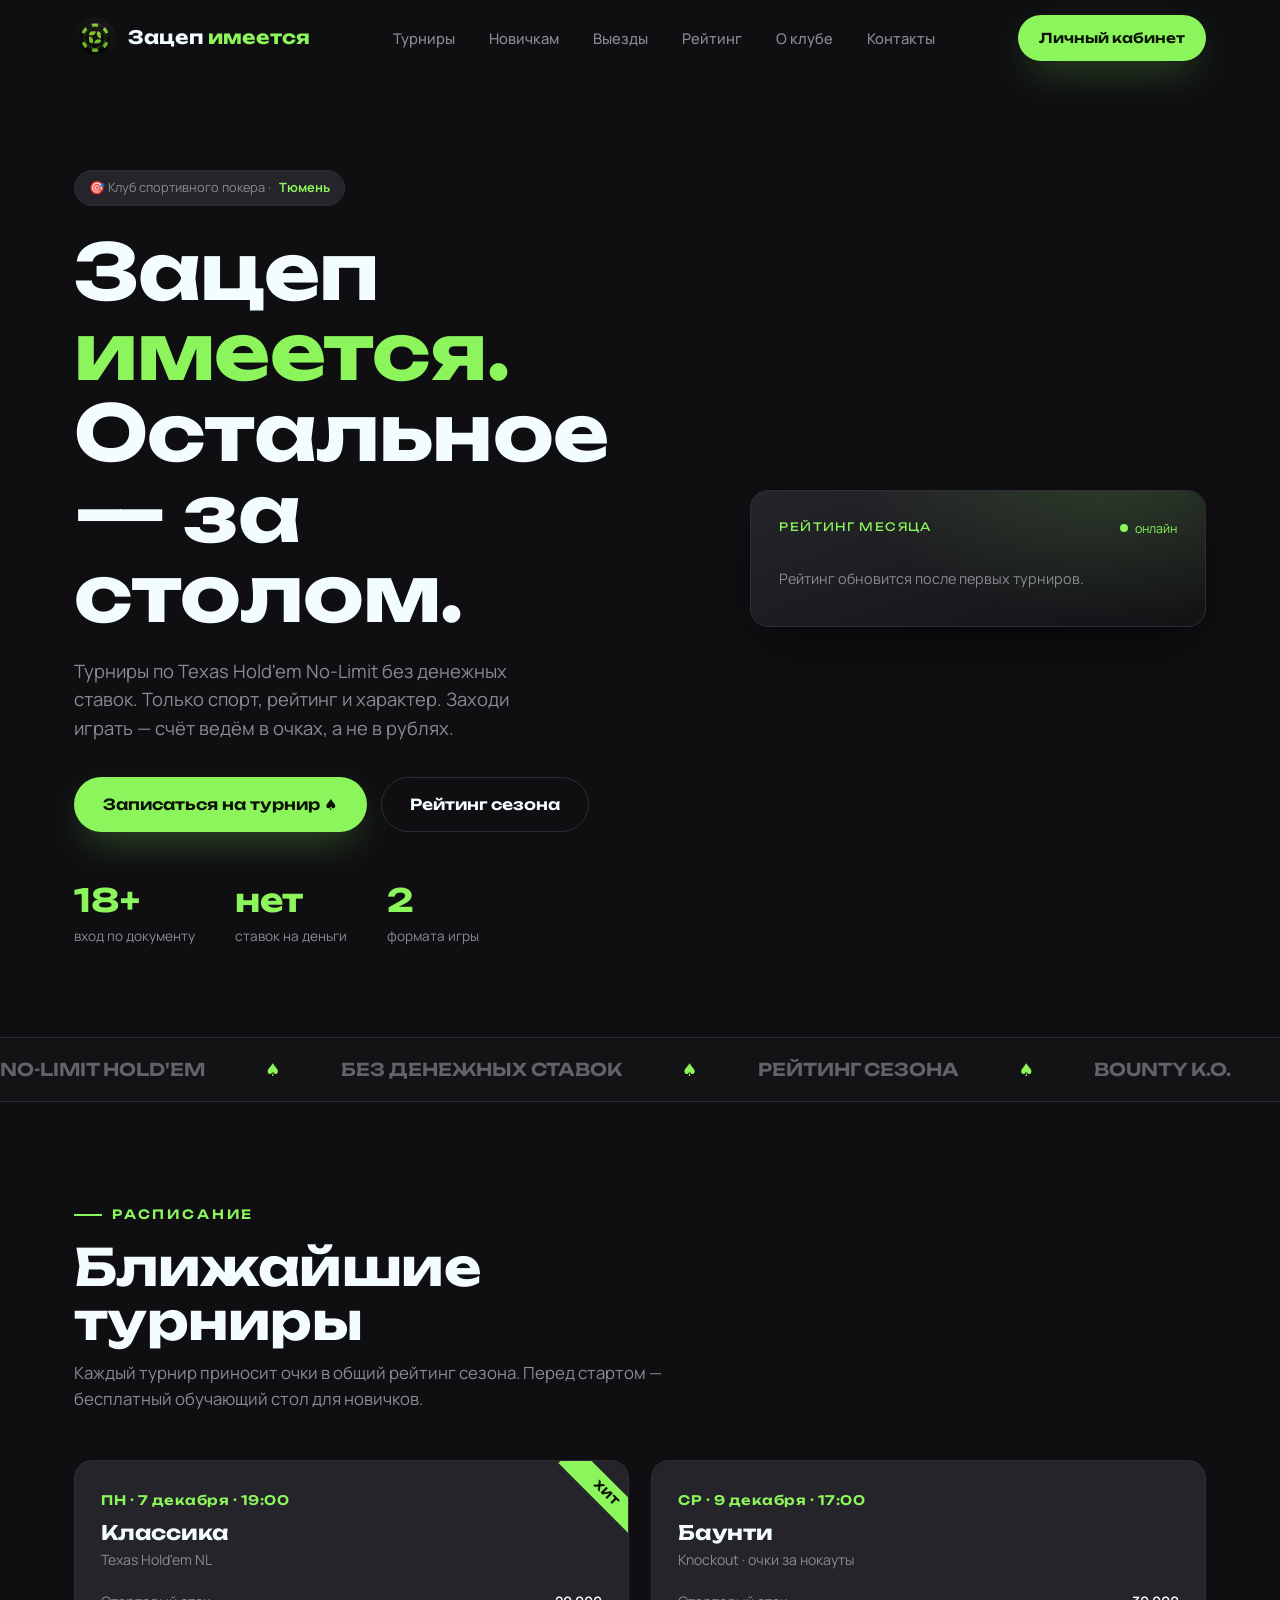
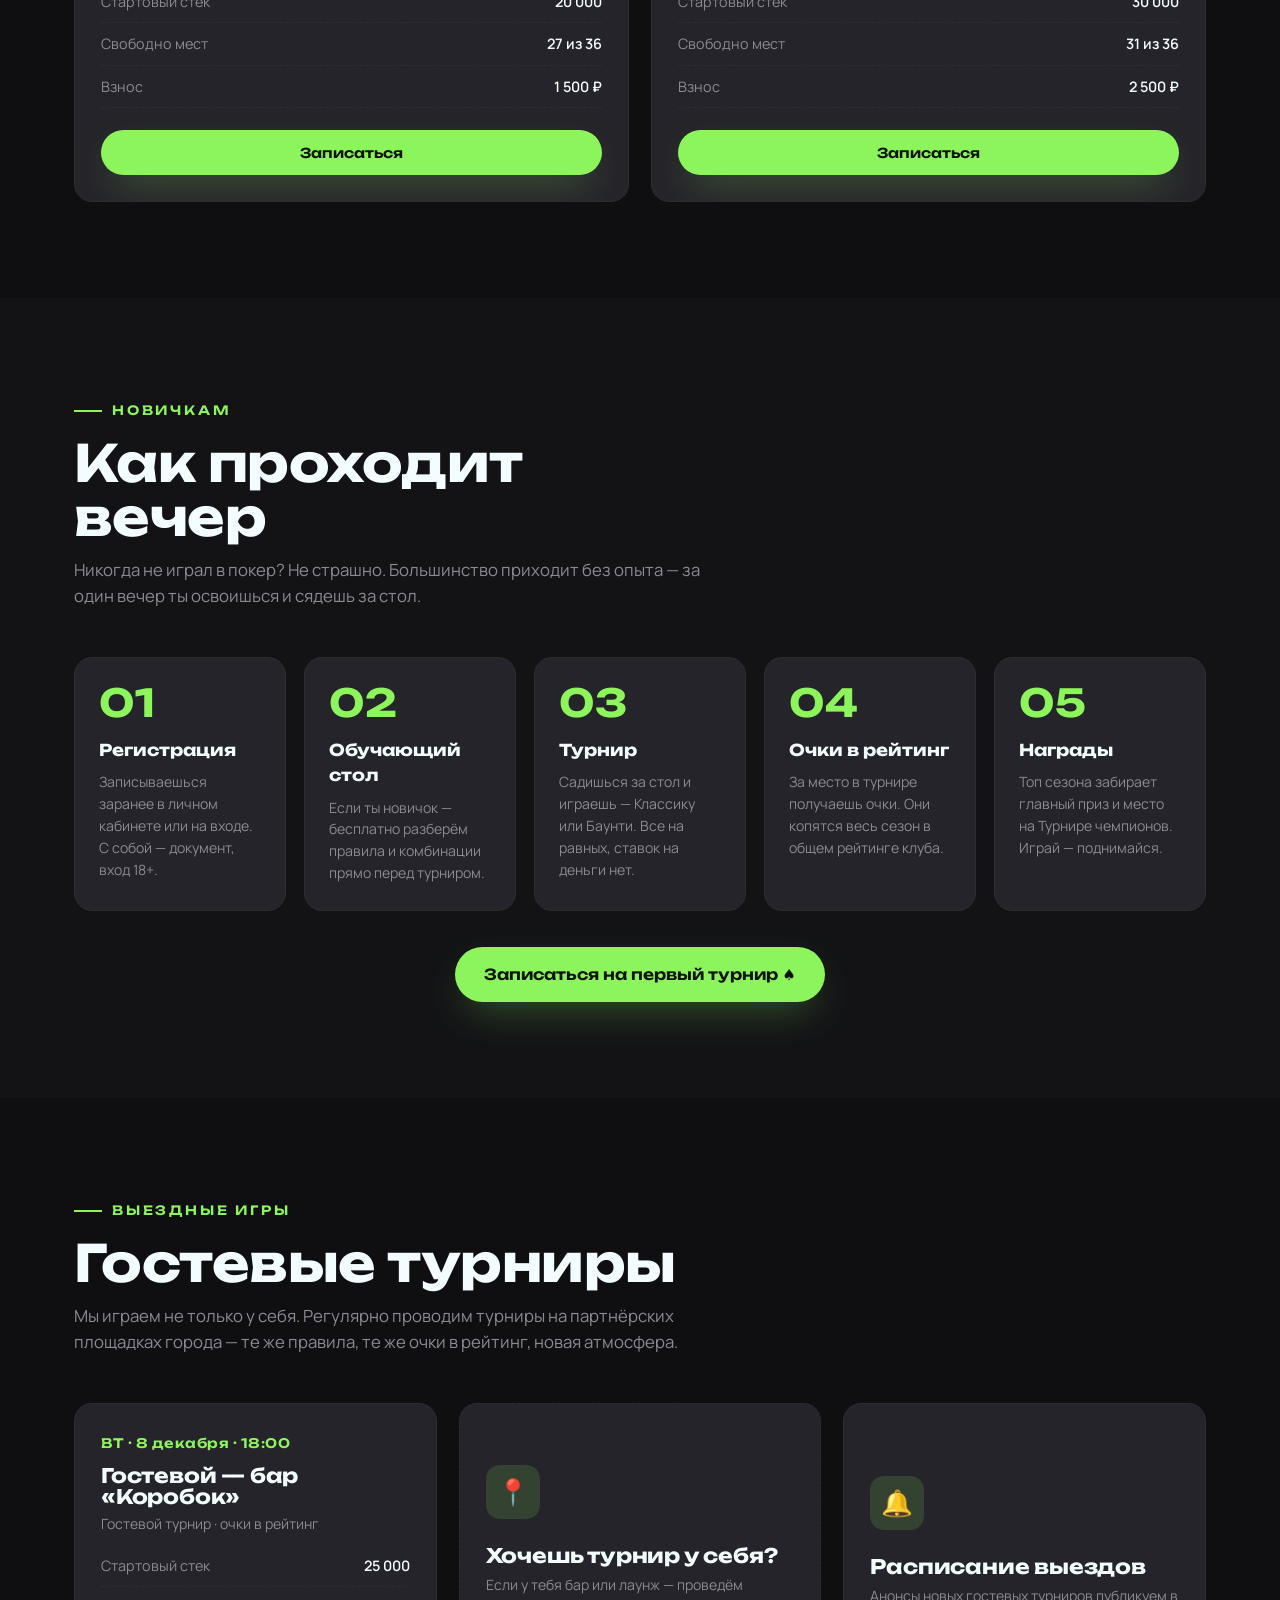
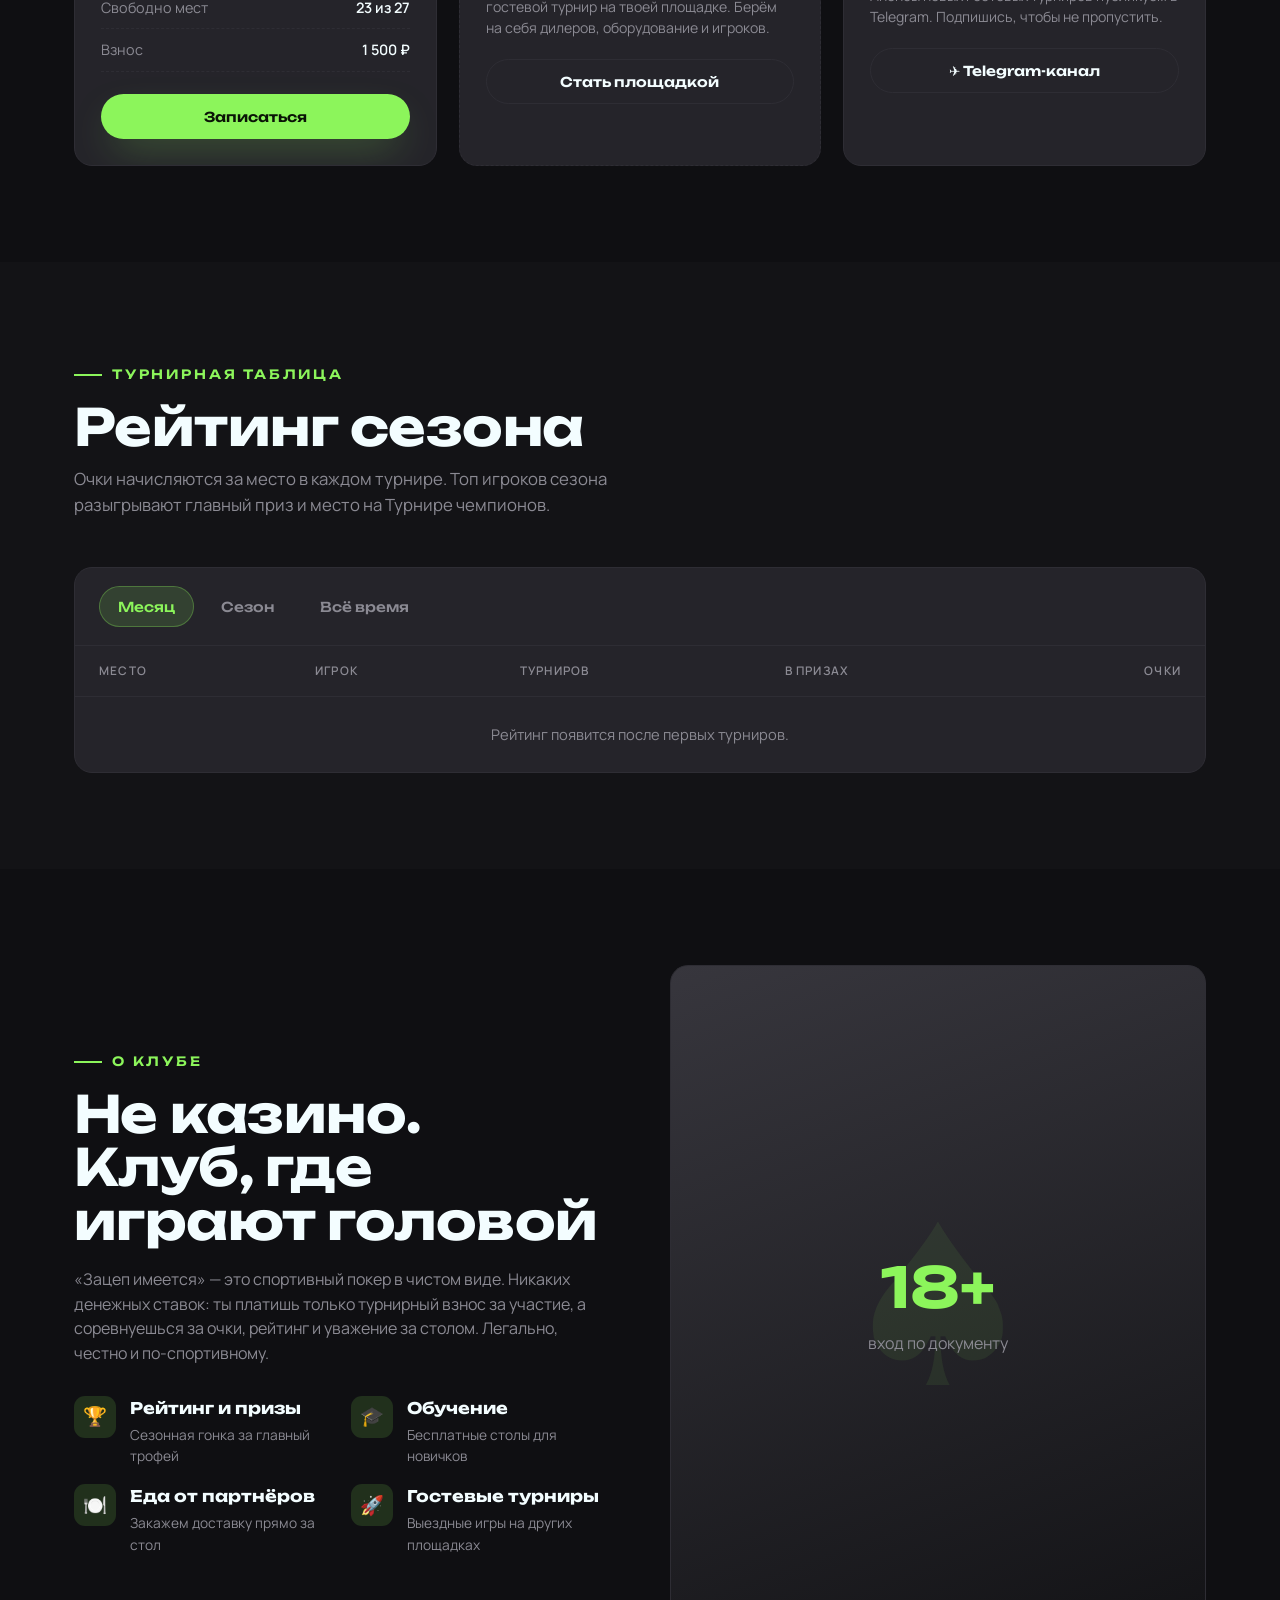
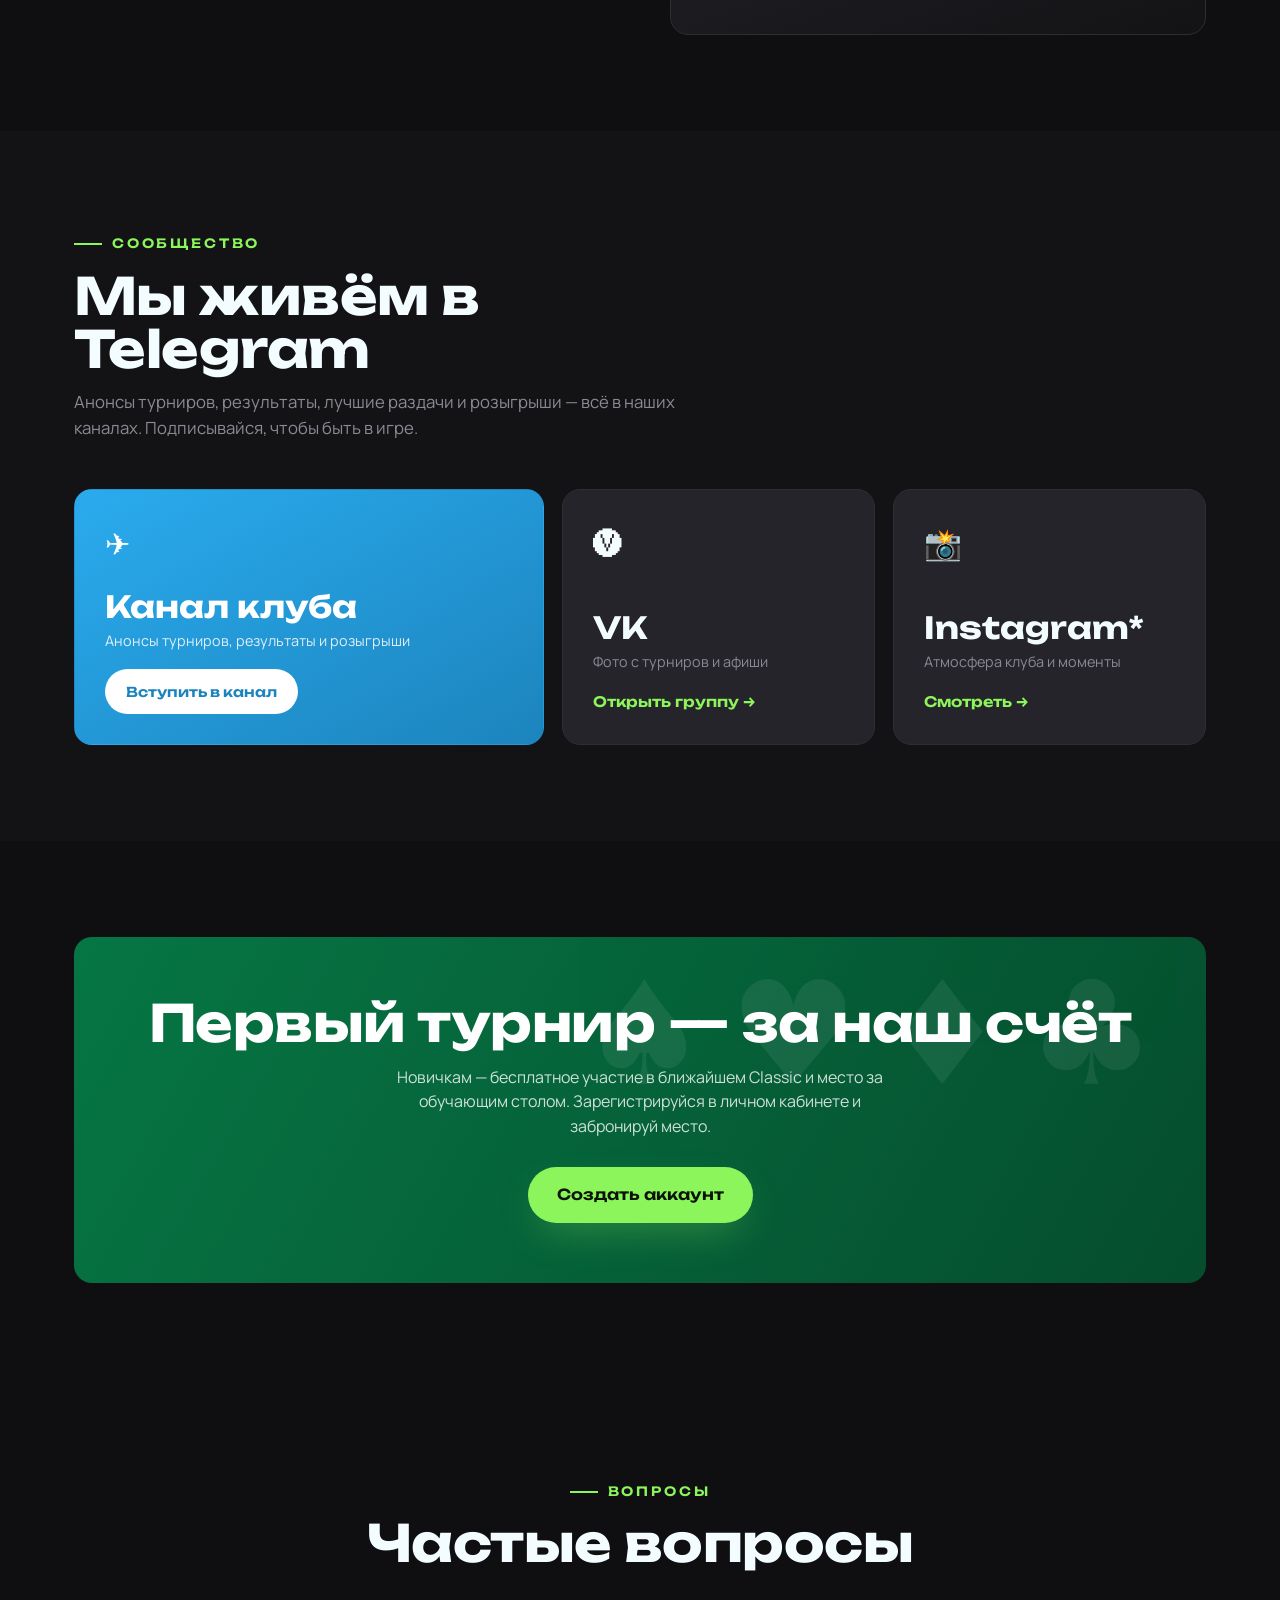
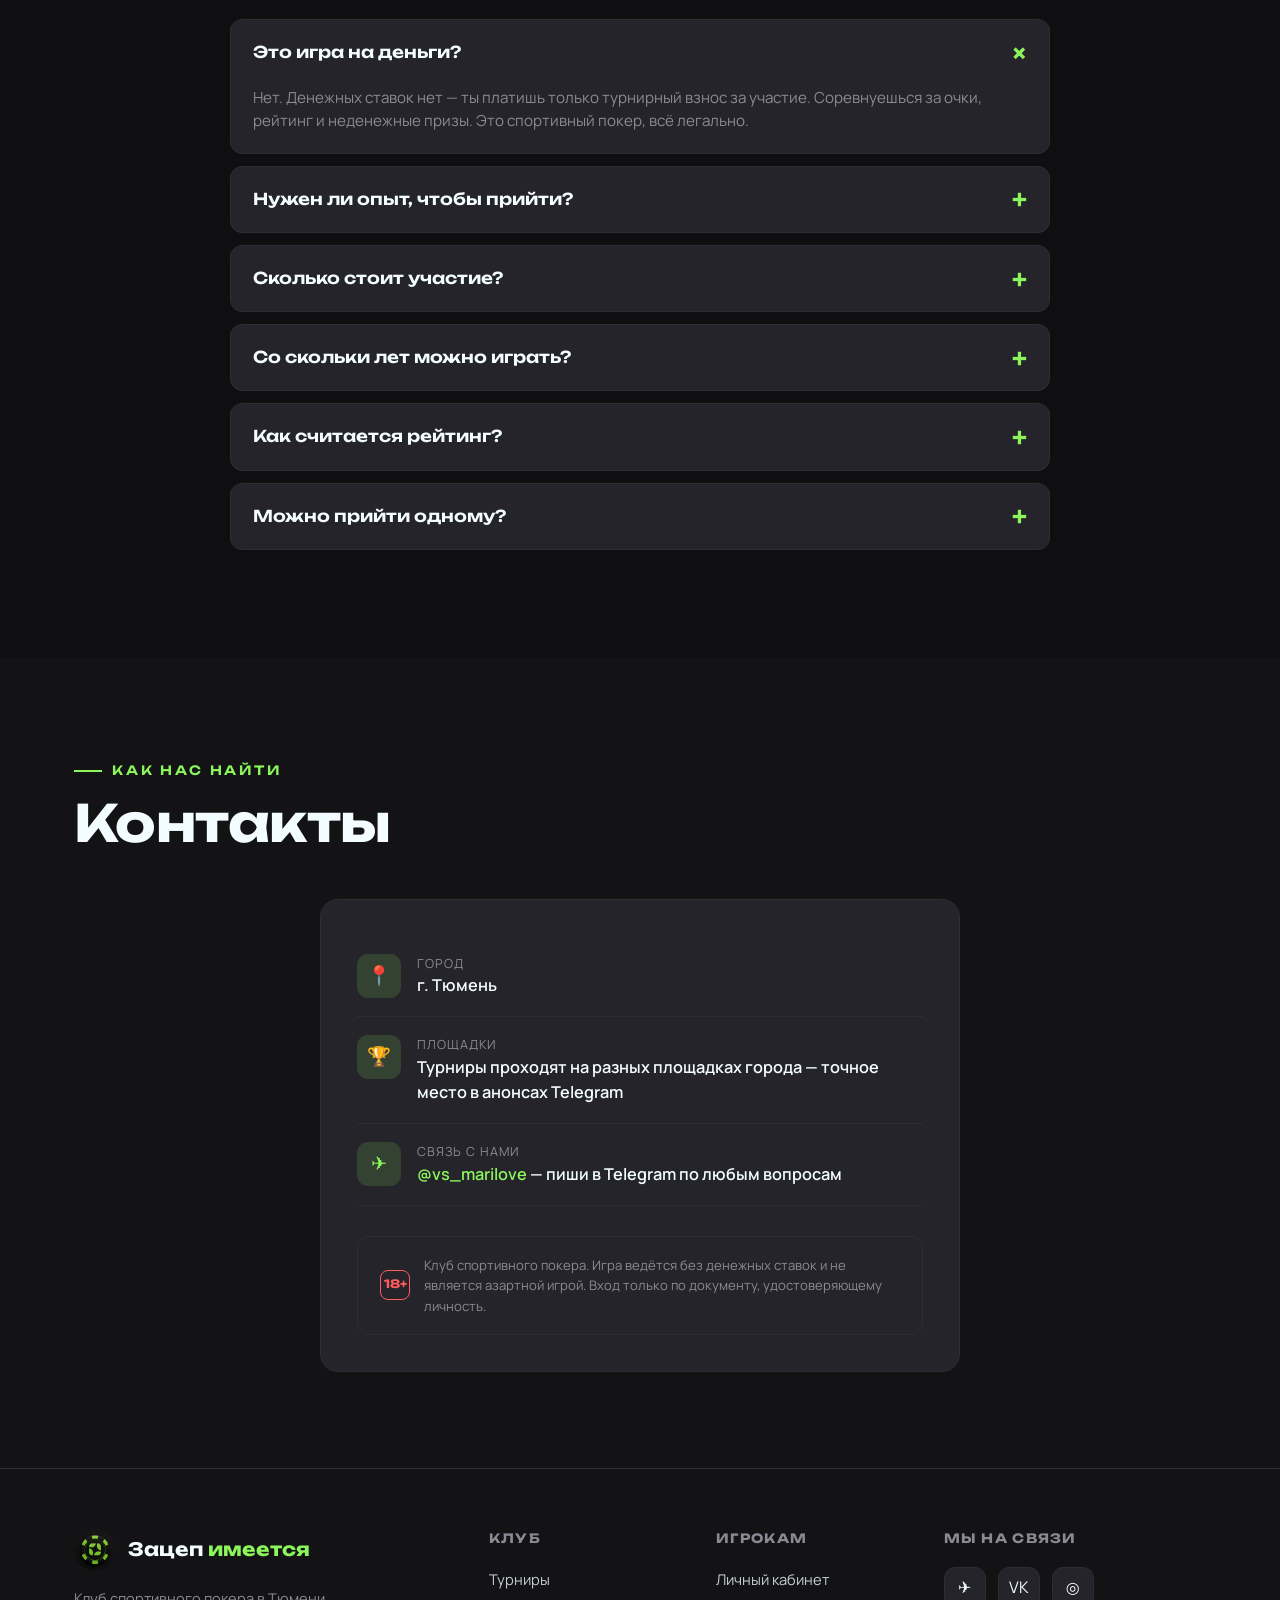
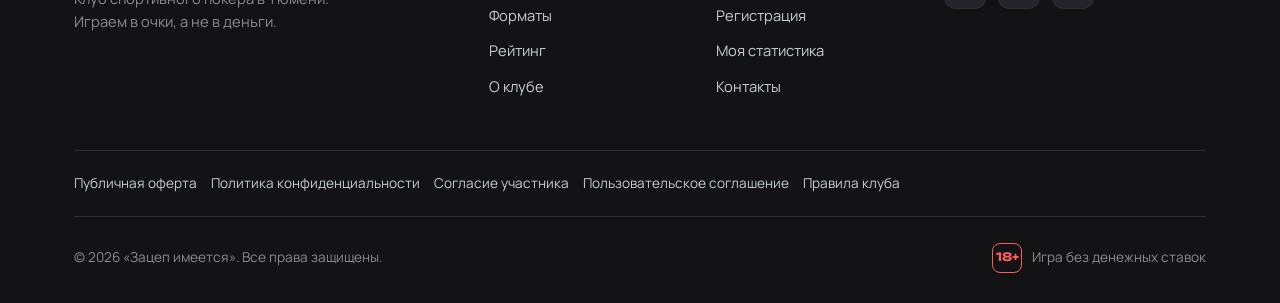
==== commit 8165095f: "Контакты: убран телефон, для связи остаётся только Telegram @vs_marilove Co-Authored-By: Claude Opus" ====
--- a/index.html
+++ b/index.html
@@ -309,12 +309,8 @@
             <div><div class="lbl">Площадки</div><div class="val">Турниры проходят на разных площадках города — точное место в анонсах Telegram</div></div>
           </div>
           <div class="contact-item">
-            <div class="ci">📞</div>
-            <div><div class="lbl">Телефон</div><div class="val"><a href="tel:+79956482905" style="color:inherit">+7 (995) 648-29-05</a></div></div>
-          </div>
-          <div class="contact-item">
             <div class="ci">✈️</div>
-            <div><div class="lbl">Telegram для связи</div><div class="val"><a href="https://t.me/vs_marilove" style="color:var(--accent)">@vs_marilove</a></div></div>
+            <div><div class="lbl">Связь с нами</div><div class="val"><a href="https://t.me/vs_marilove" style="color:var(--accent)">@vs_marilove</a> — пиши в Telegram по любым вопросам</div></div>
           </div>
           <div class="disclaimer">
             <span class="age-badge">18+</span>
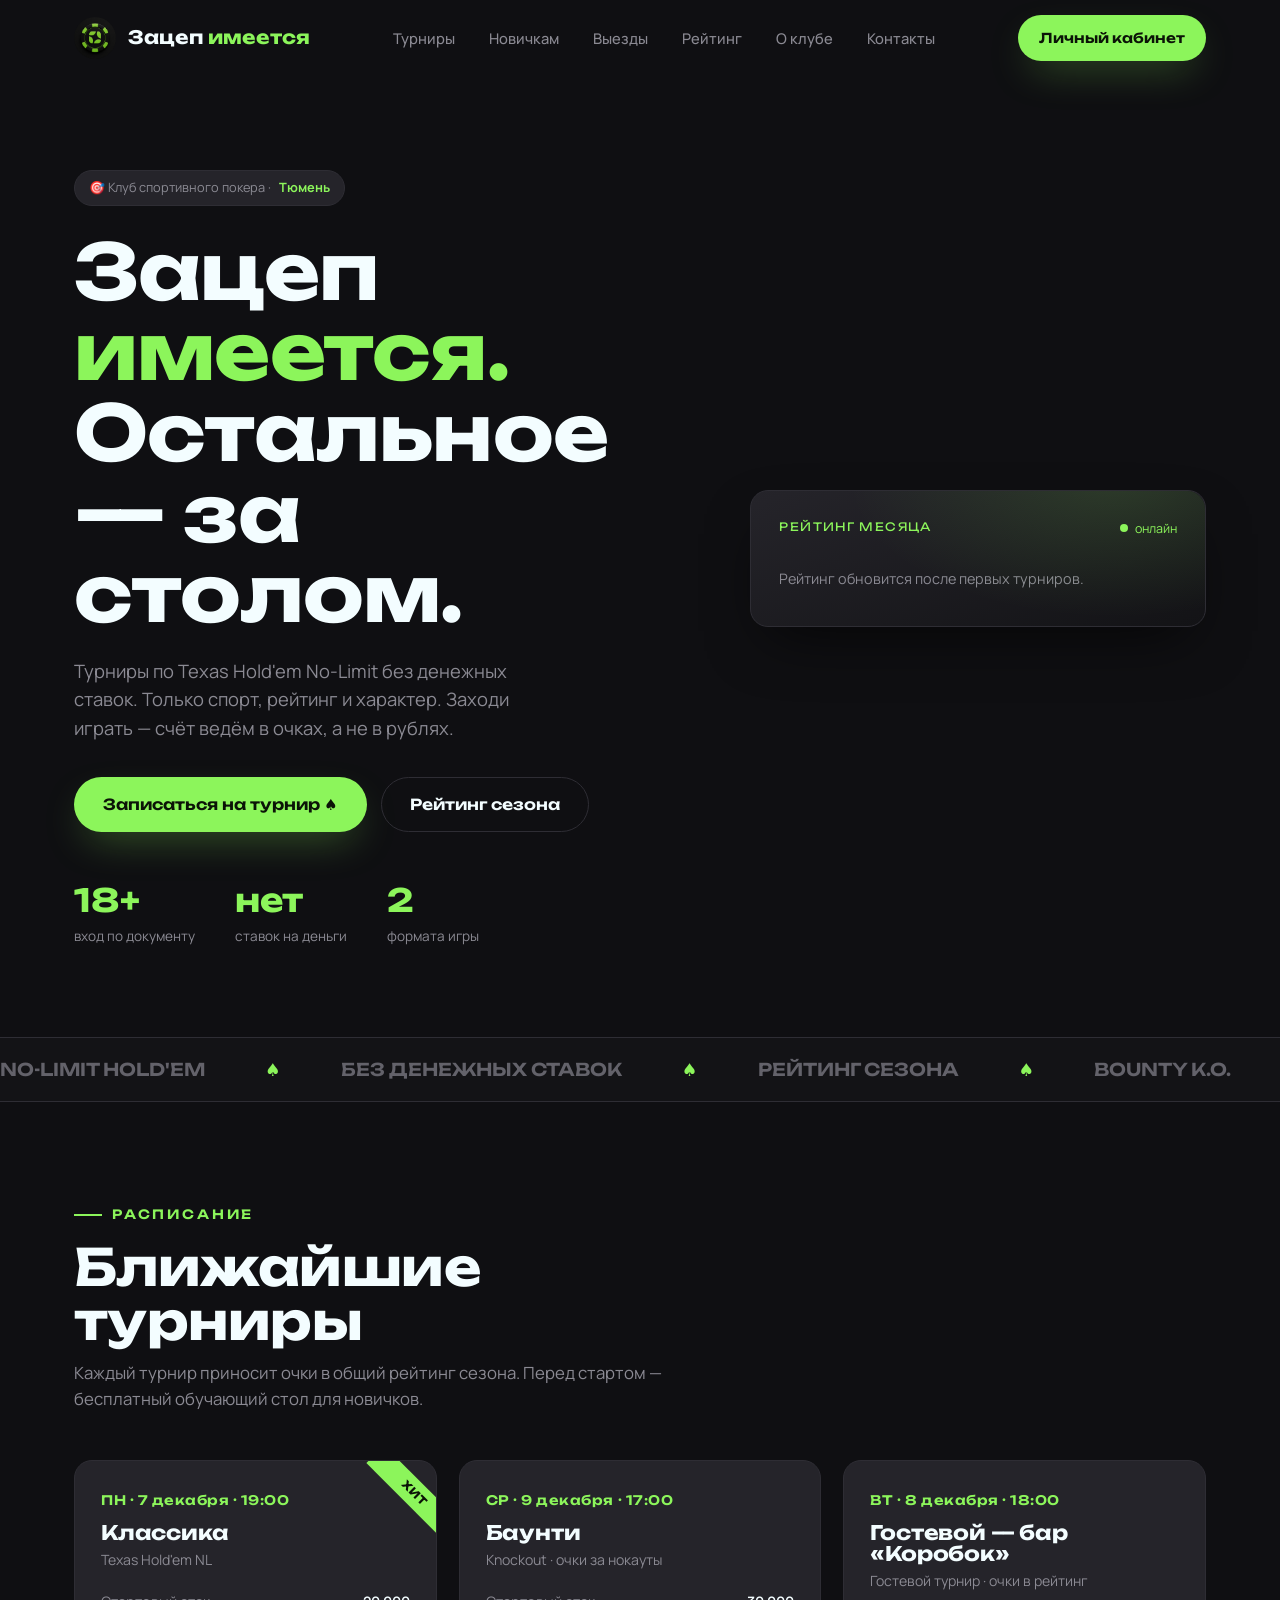
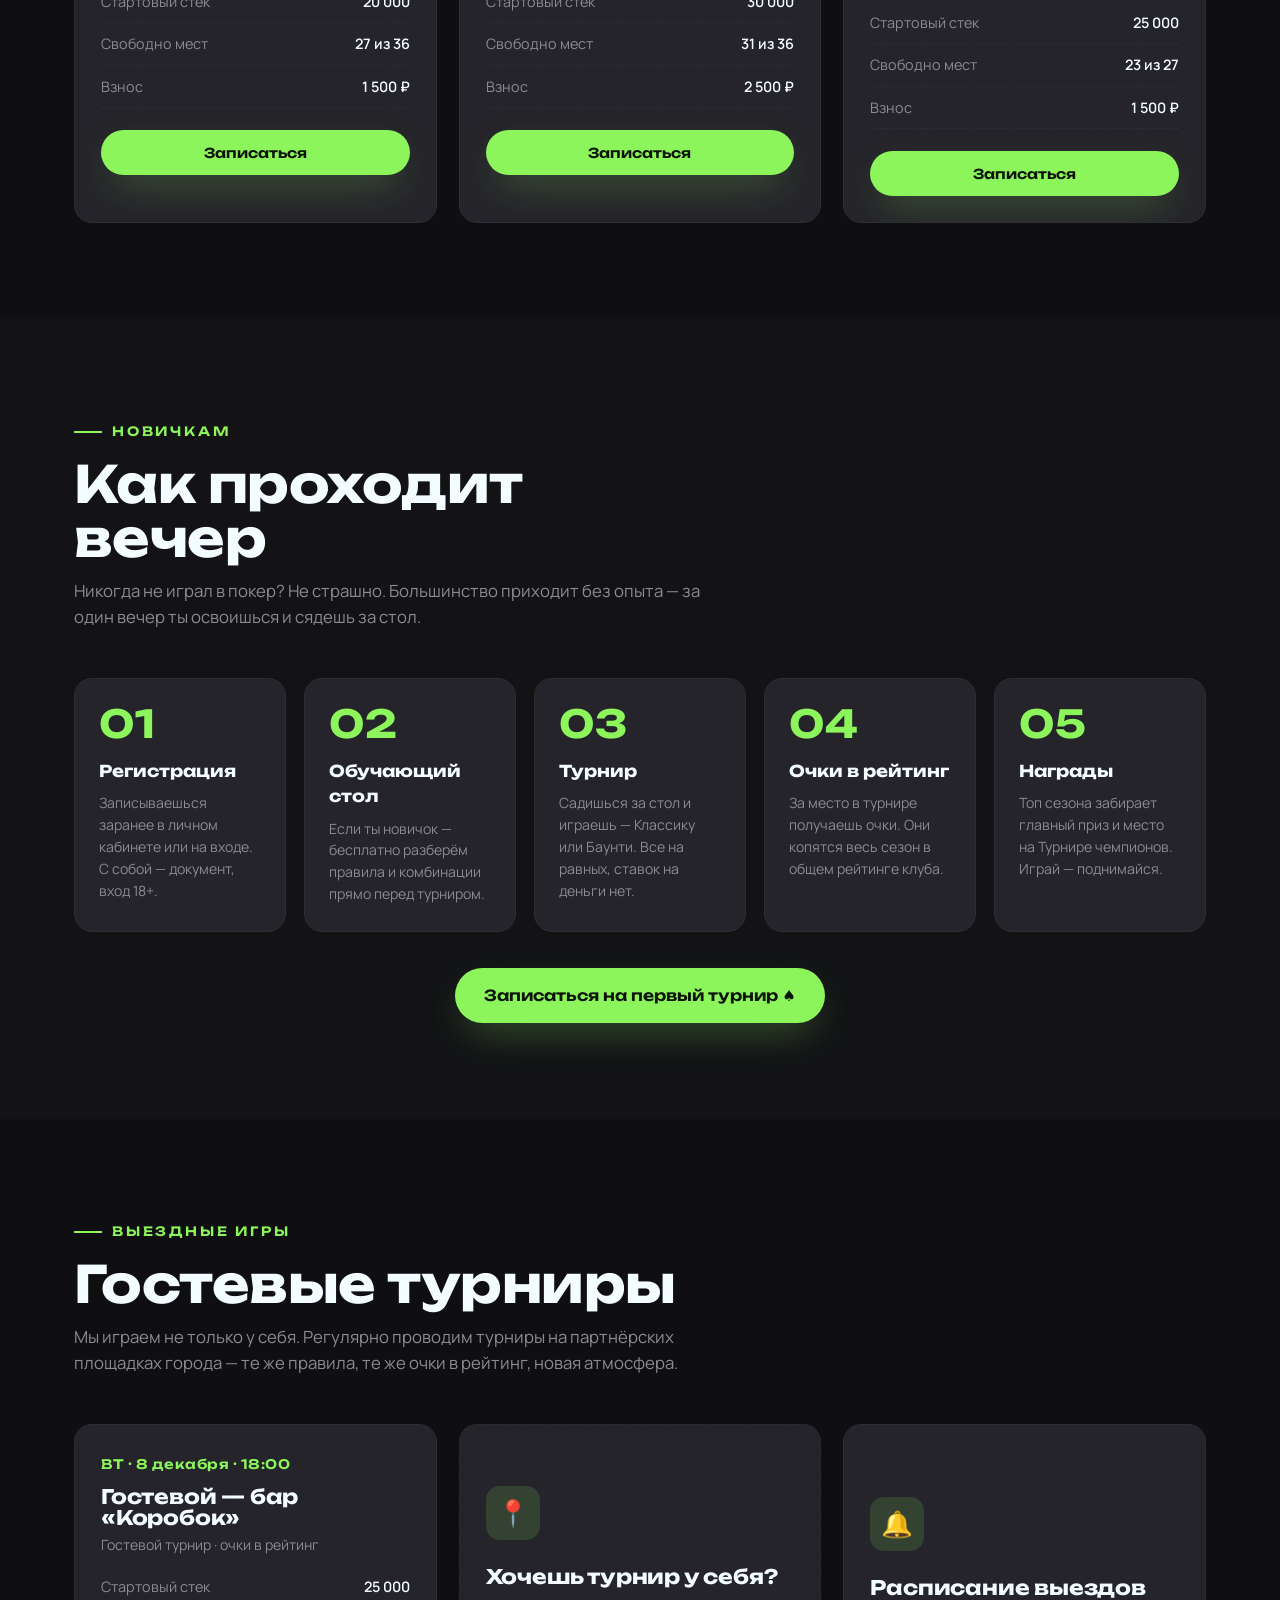
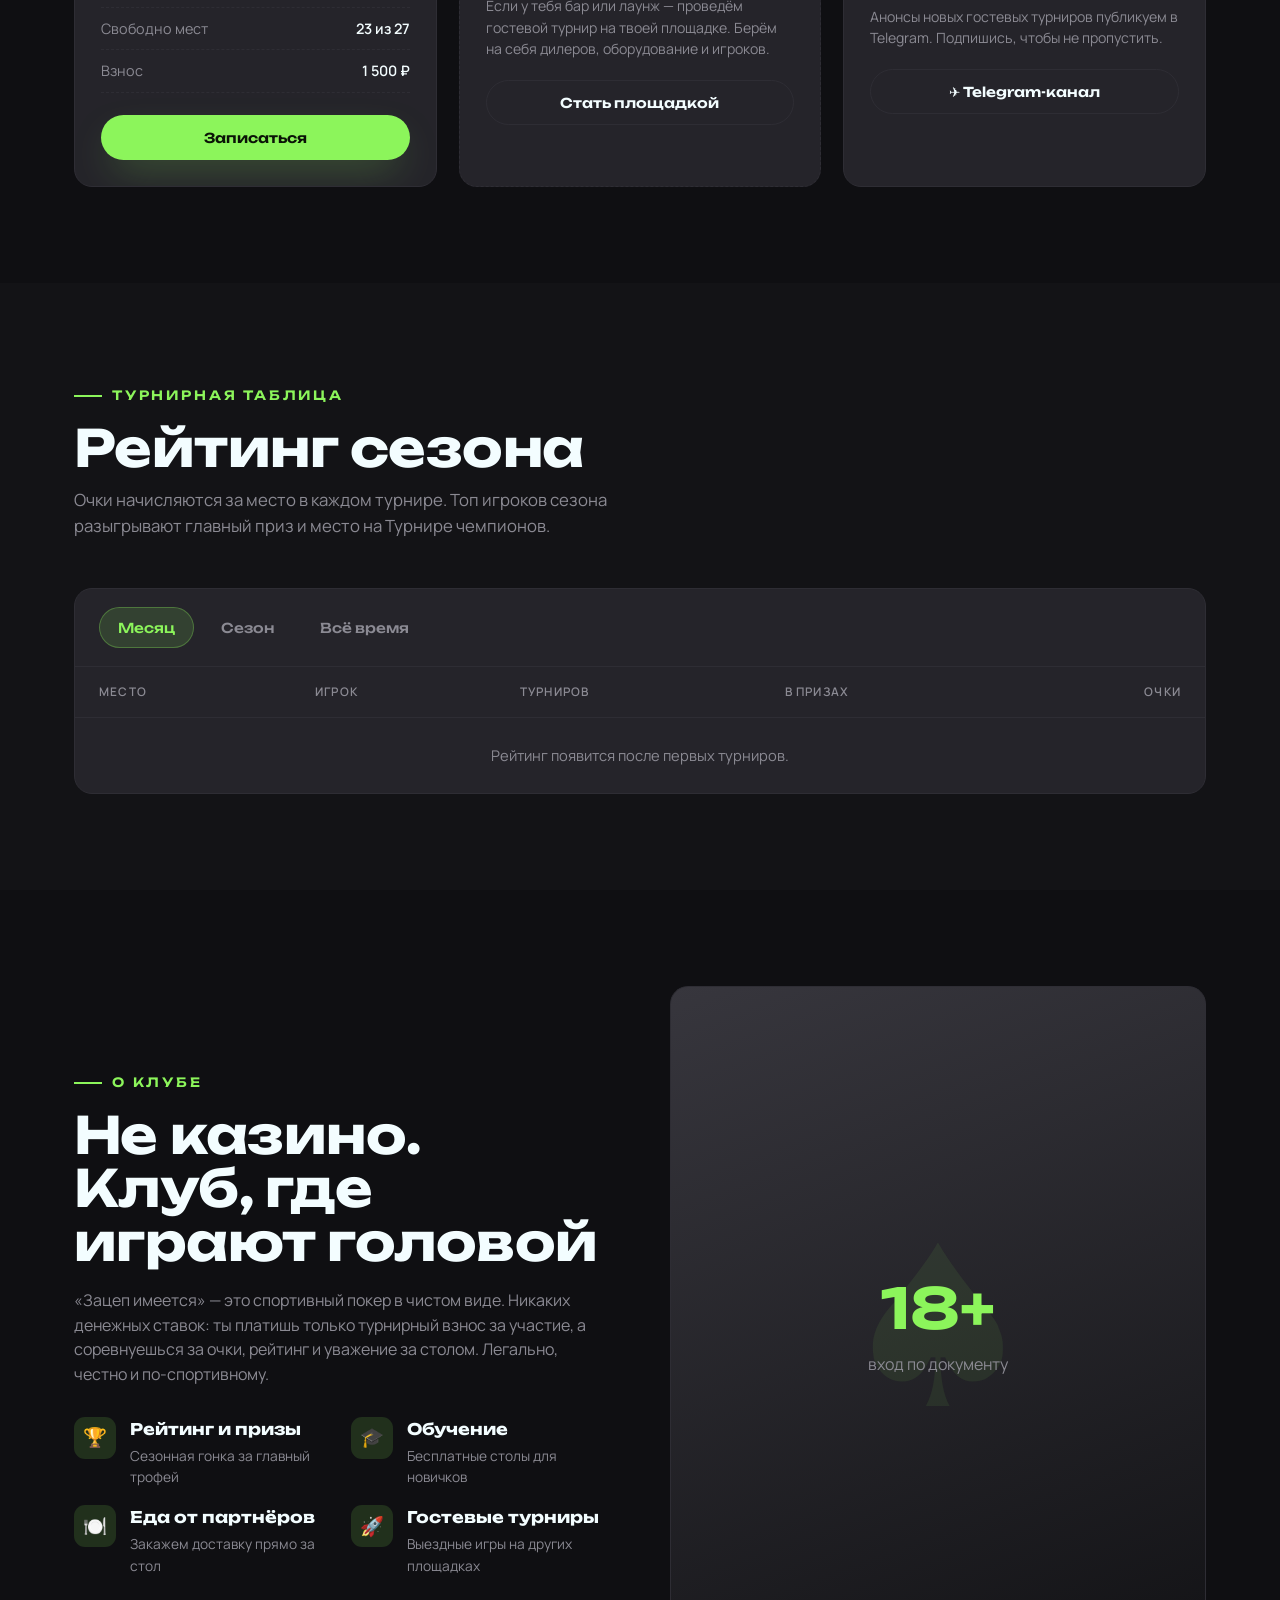
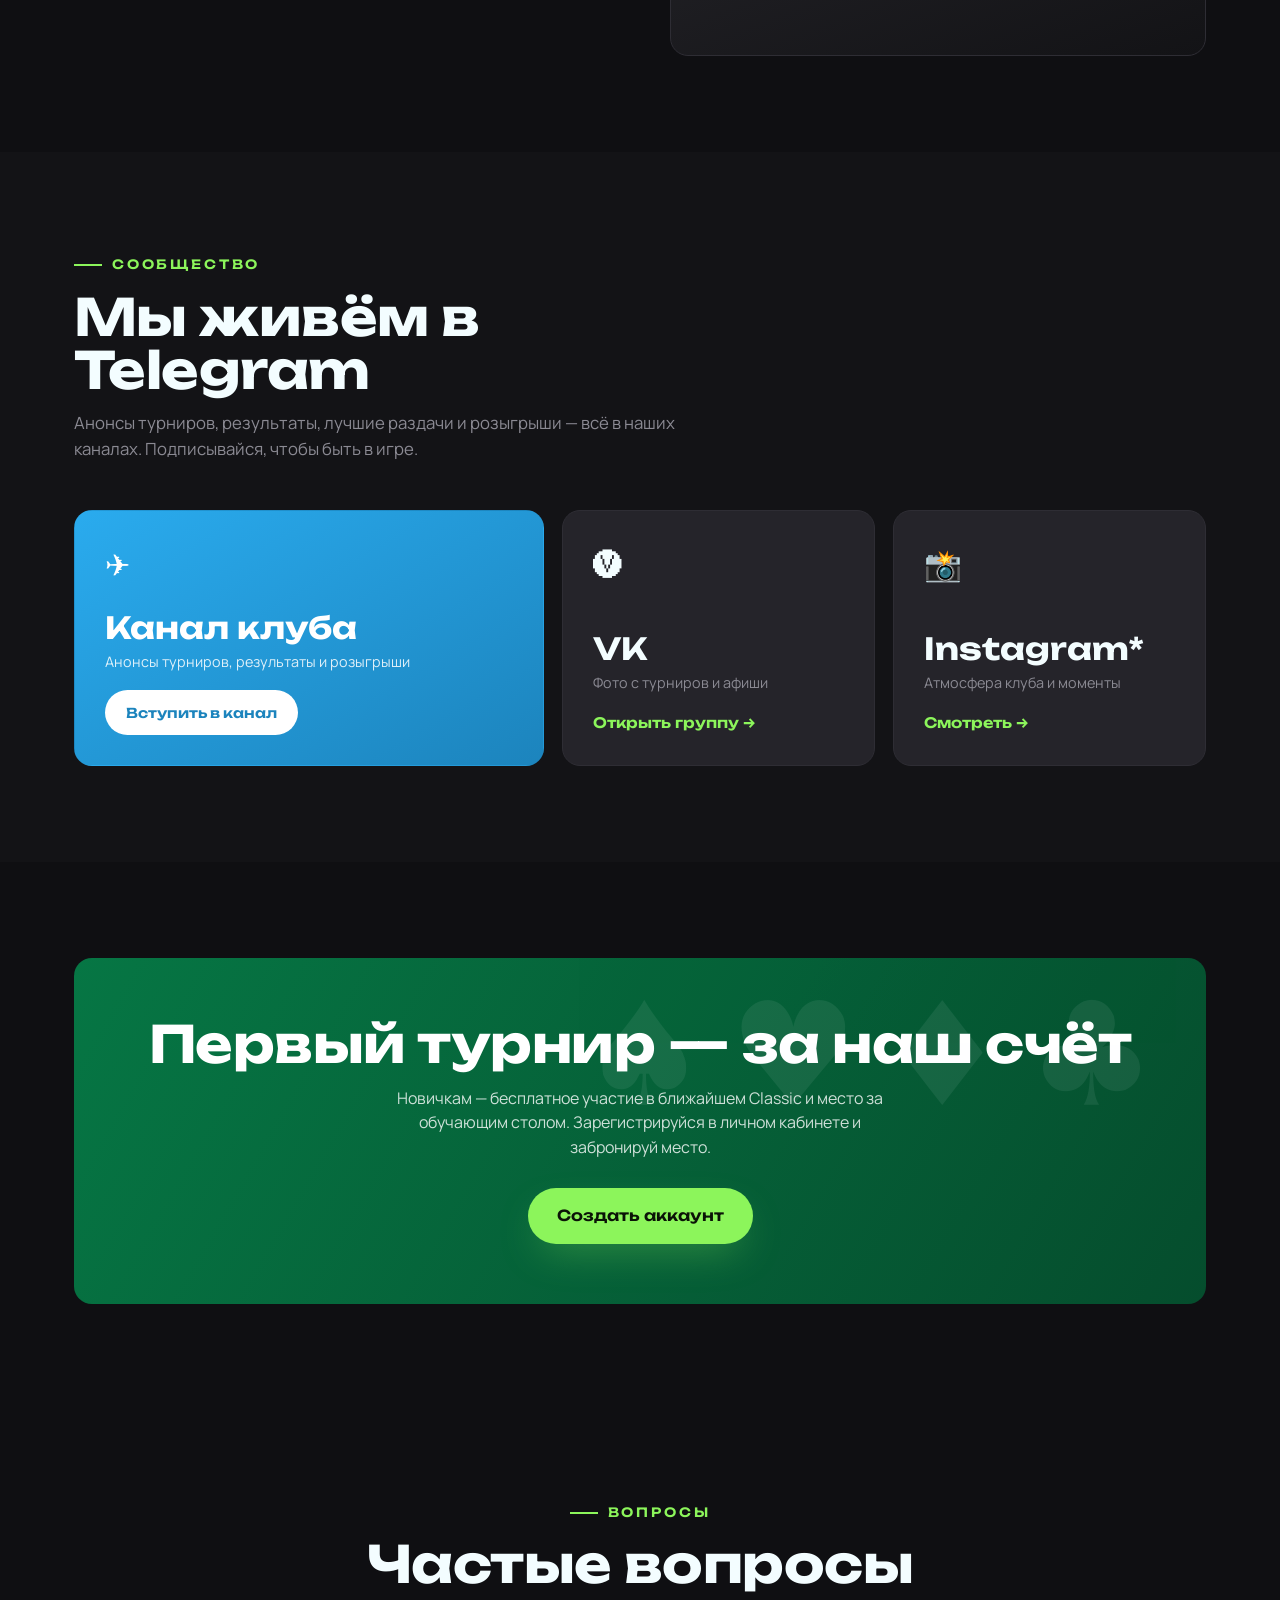
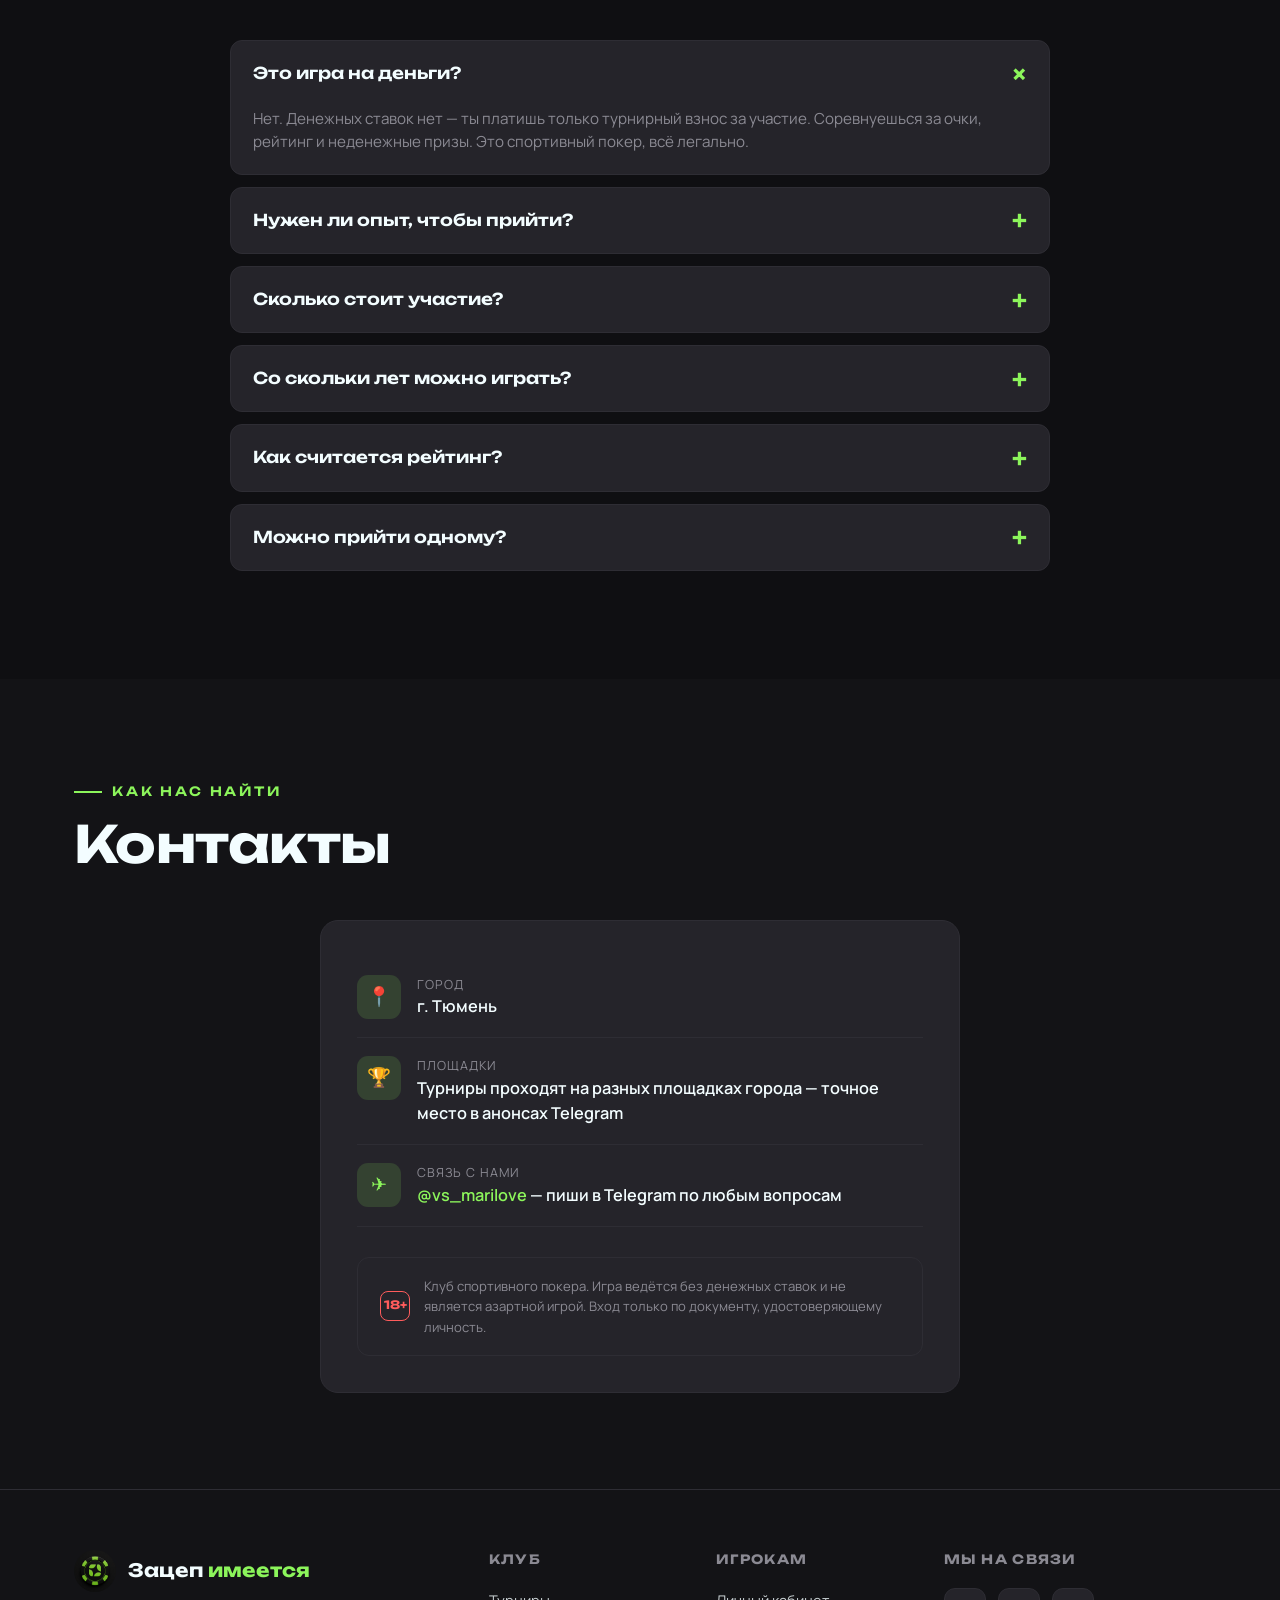
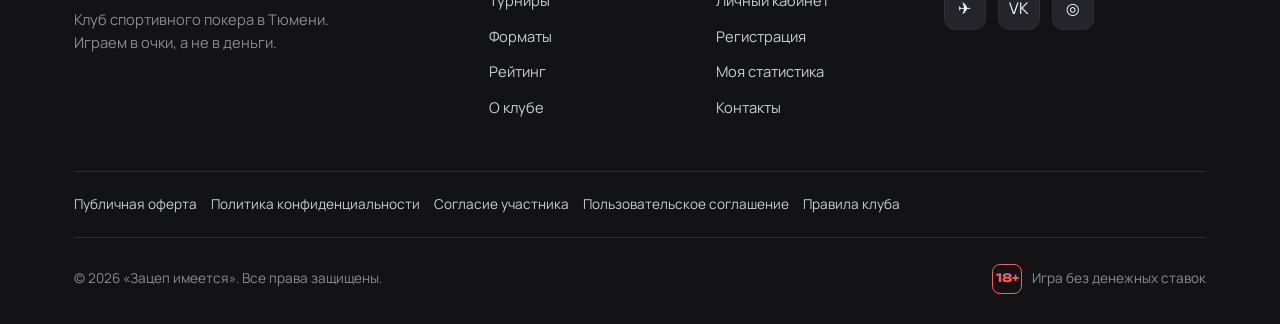
==== commit e5abeb27: "Лендинг: гостевые турниры показываются и в «Ближайших турнирах», не только в секции выездов; v=639 C" ====
--- a/index.html
+++ b/index.html
@@ -370,6 +370,6 @@
     </div>
   </footer>
 
-  <script src="assets/js/main.js?v=637"></script>
+  <script src="assets/js/main.js?v=639"></script>
 </body>
 </html>
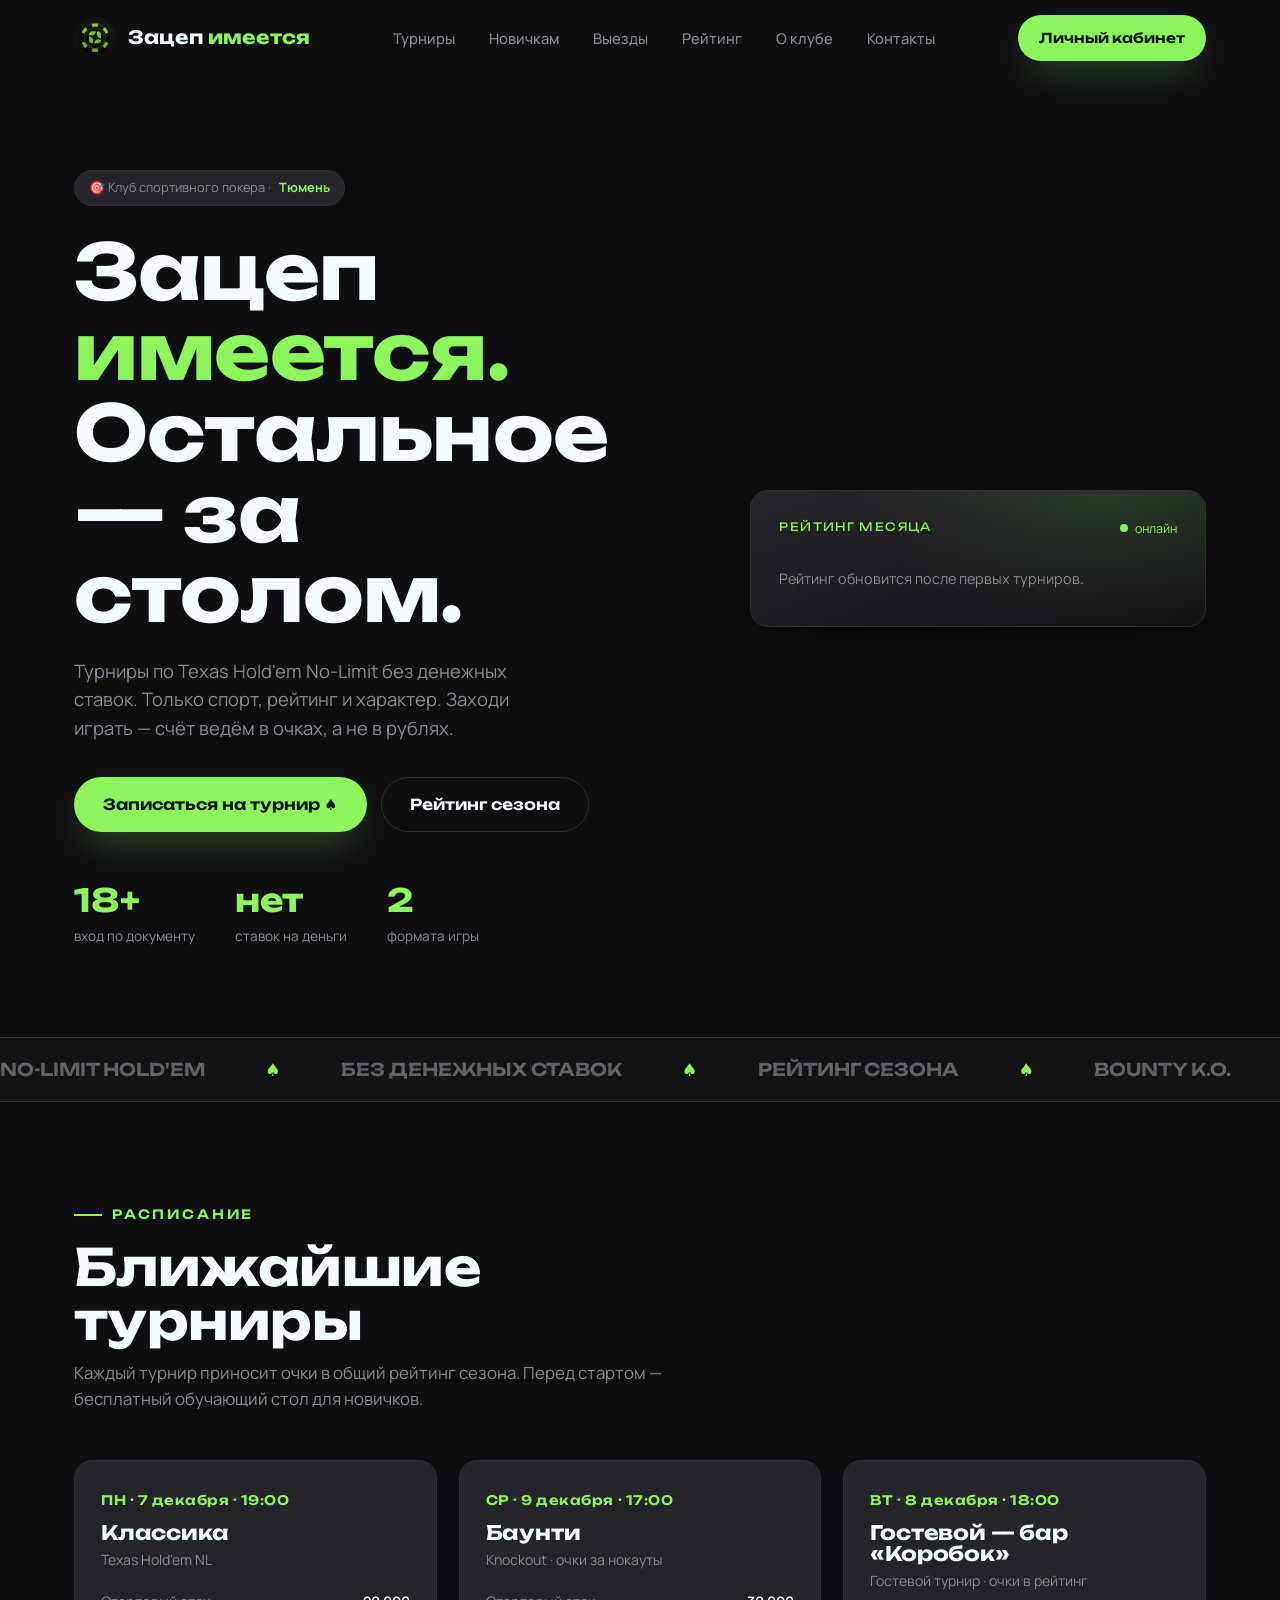
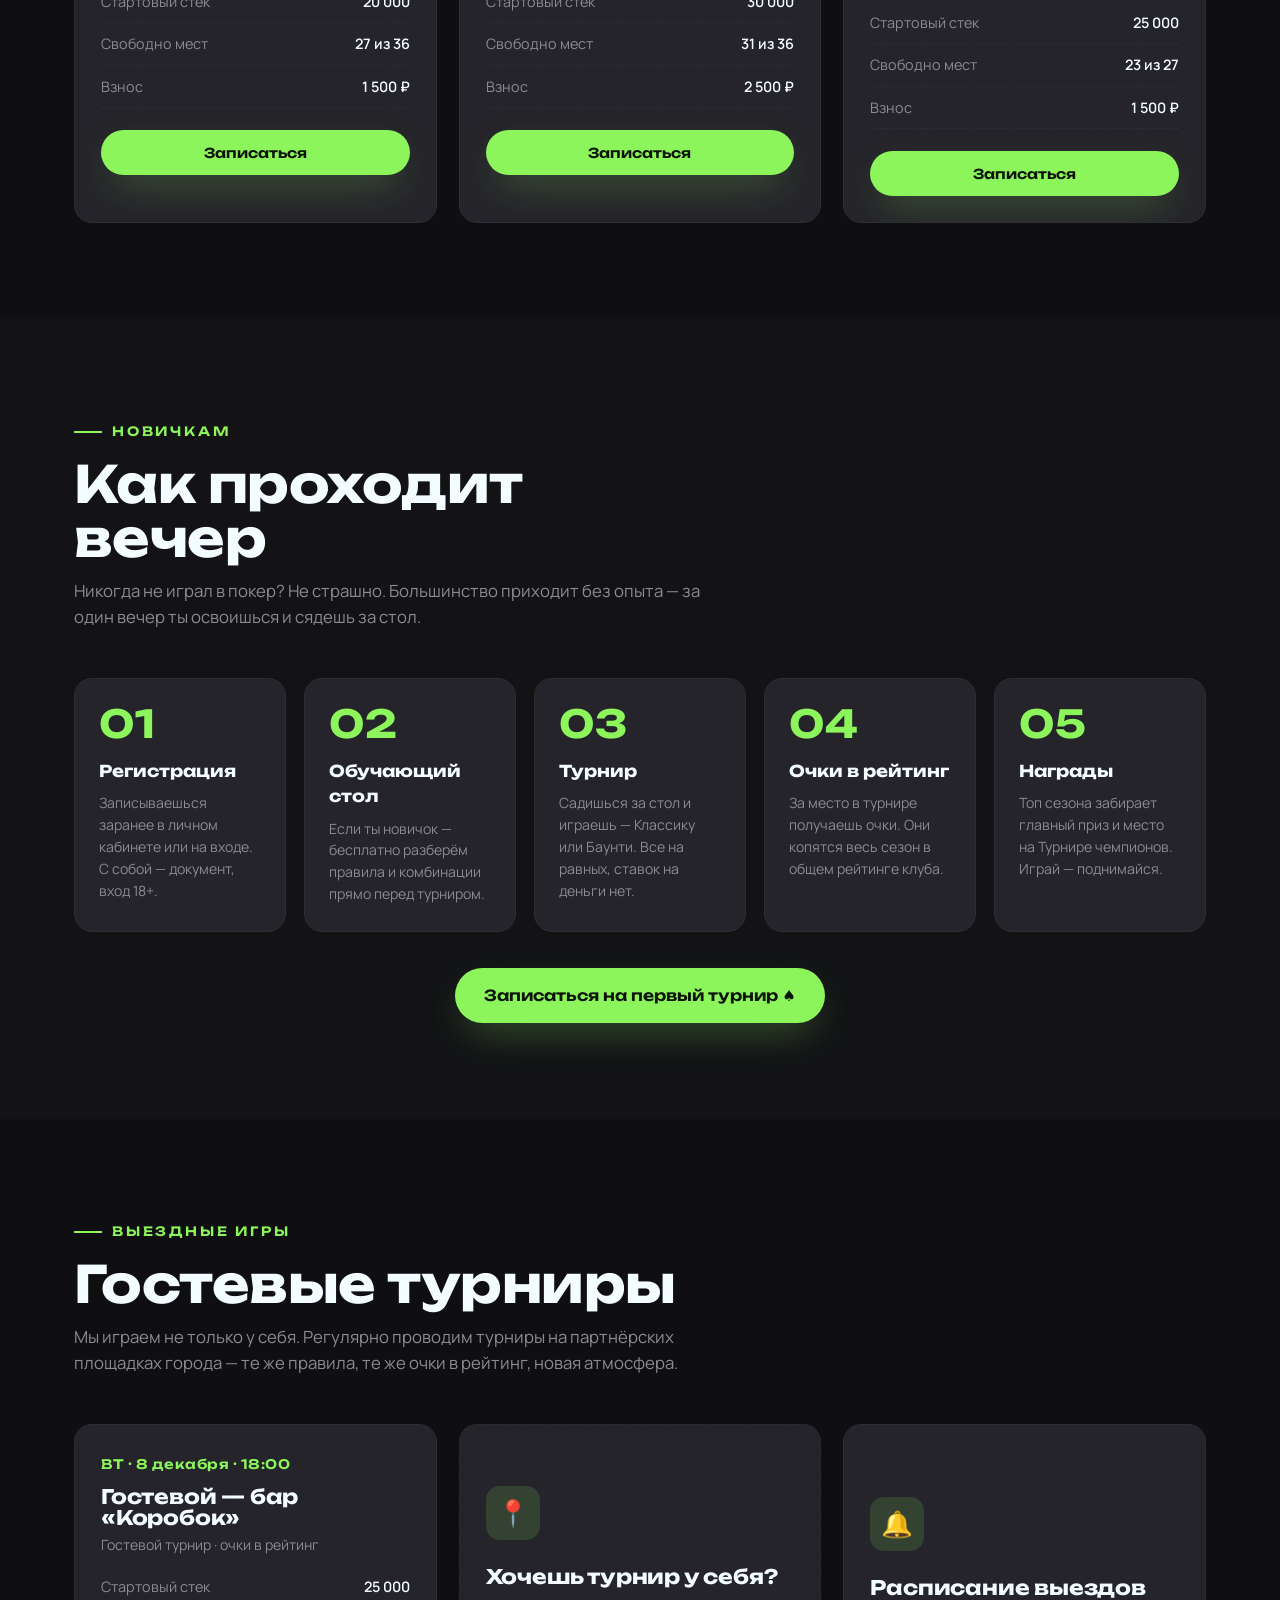
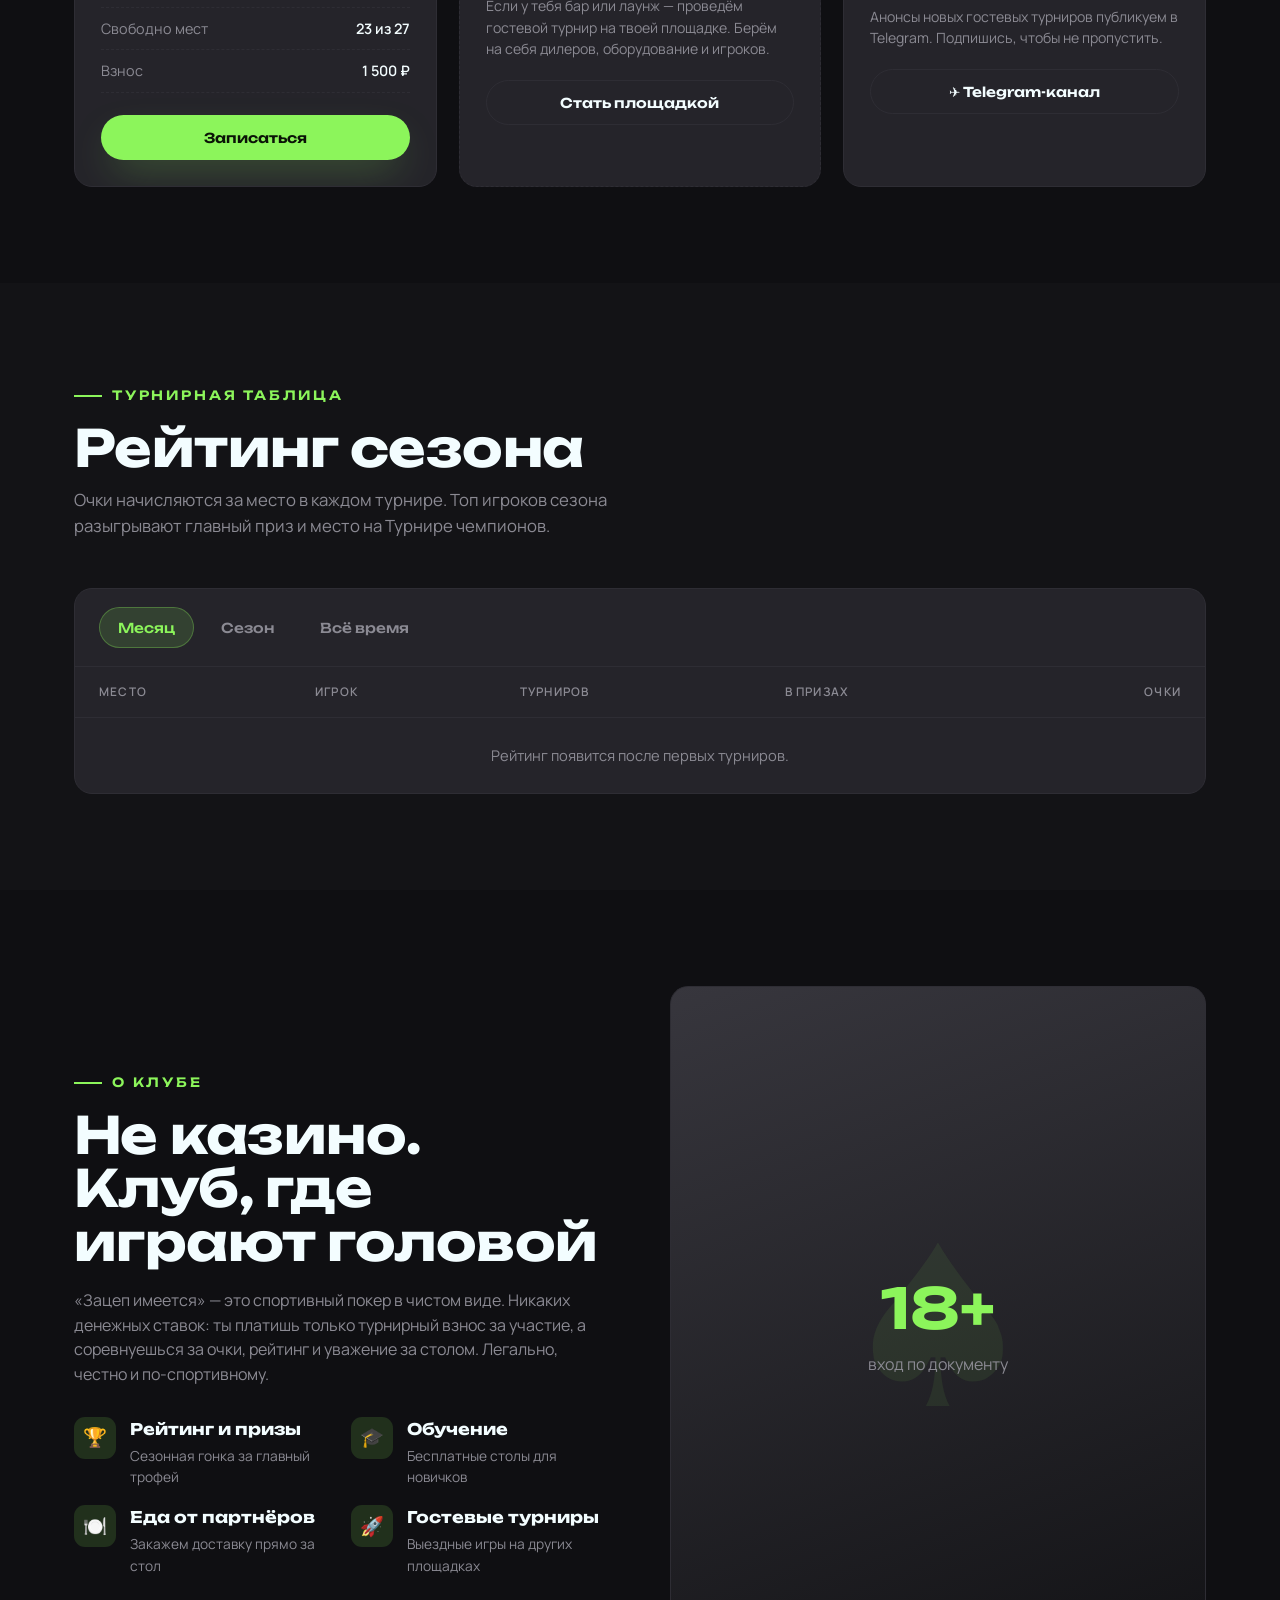
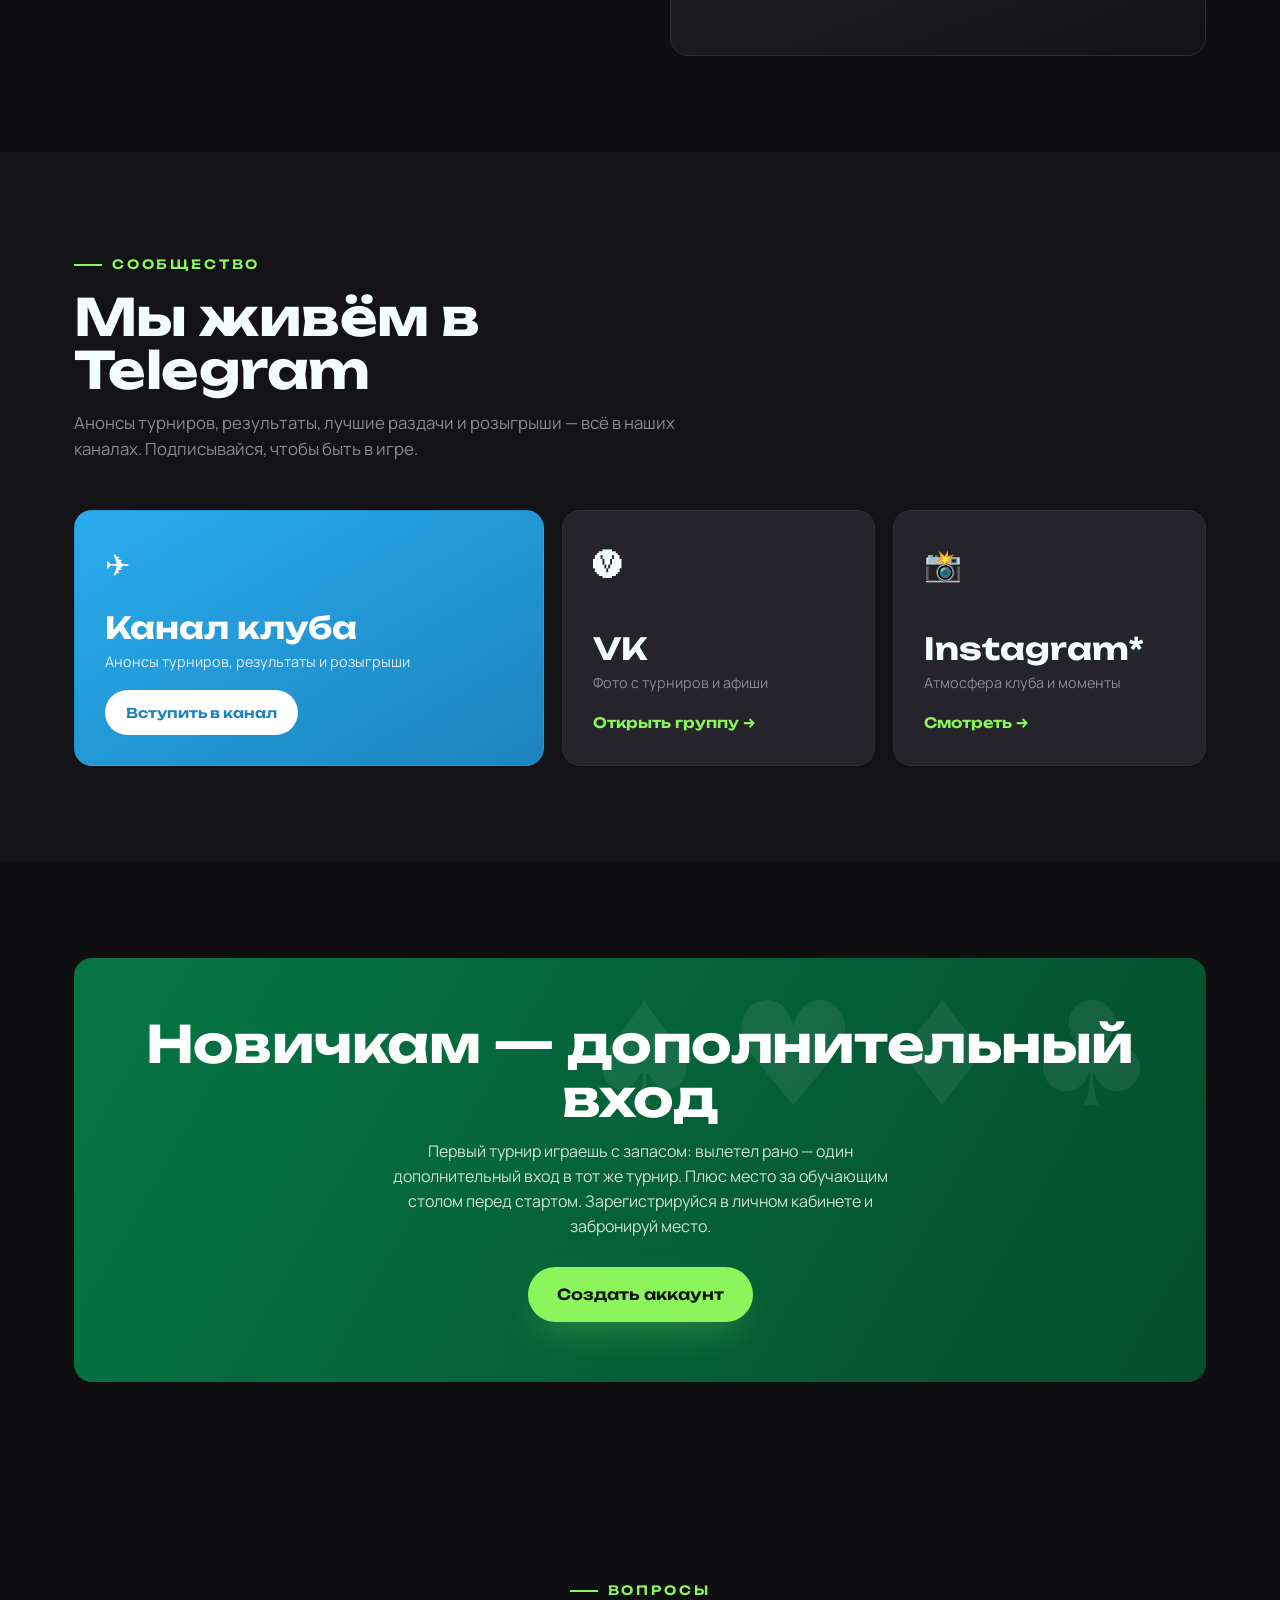
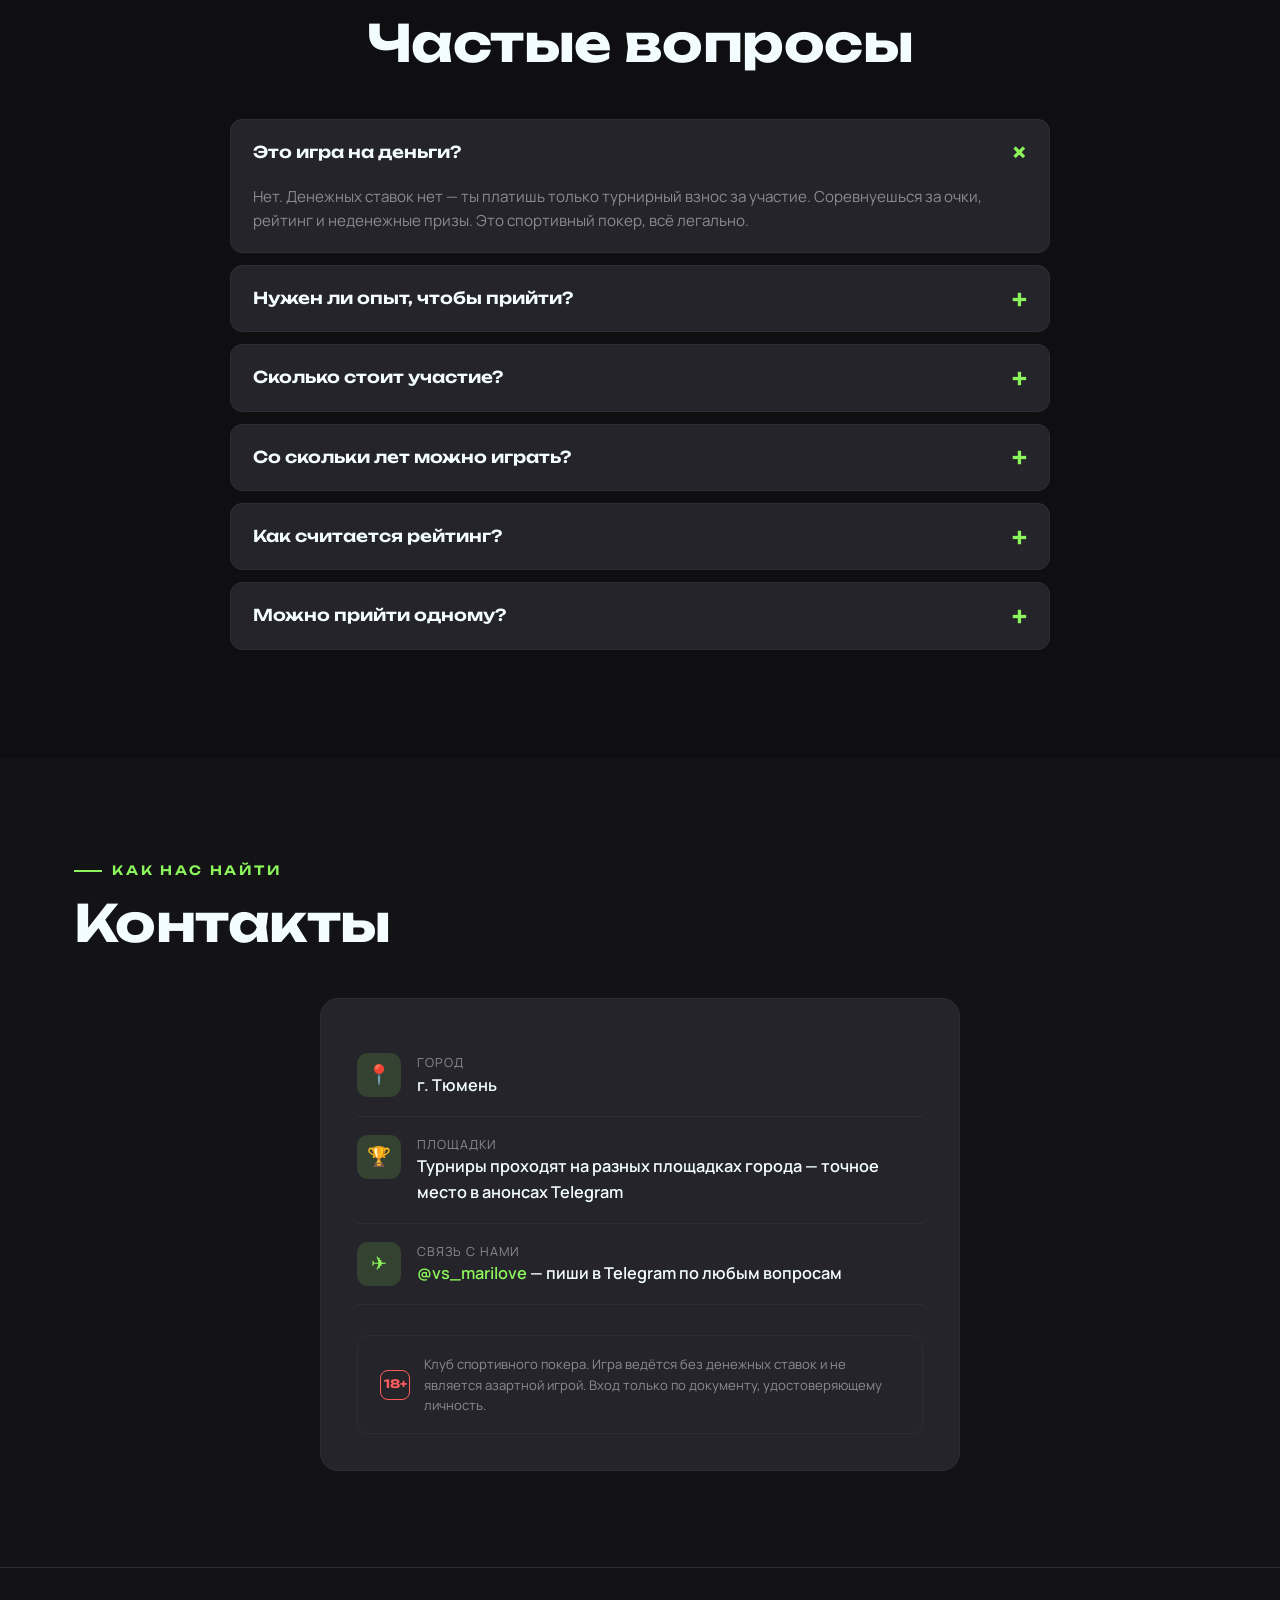
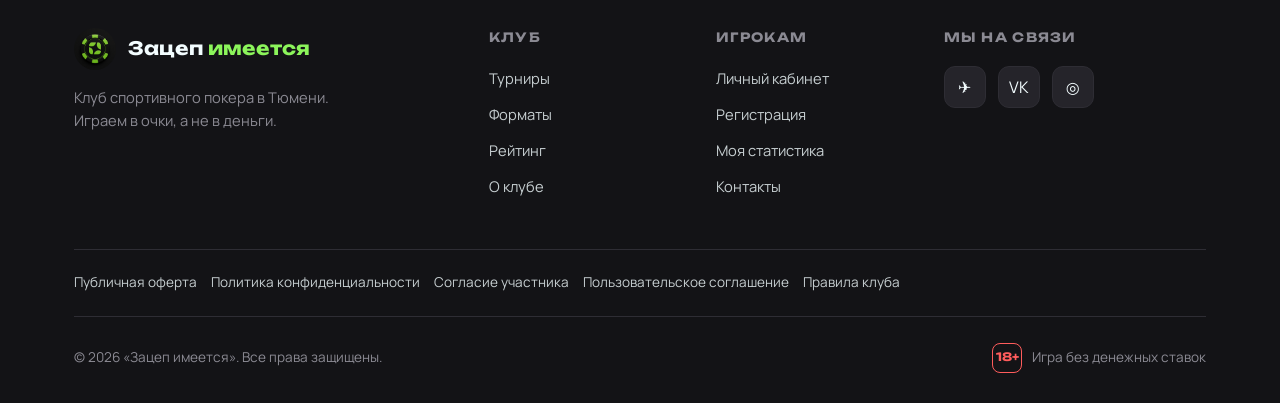
==== commit e5bc2561: "Лендинг: убрана лента «ХИТ»; вместо бесплатного участия новичкам — один дополнительный вход; v=640 C" ====
--- a/index.html
+++ b/index.html
@@ -248,8 +248,8 @@
   <section>
     <div class="wrap">
       <div class="cta-banner reveal">
-        <h2>Первый турнир — за наш счёт</h2>
-        <p>Новичкам — бесплатное участие в ближайшем Classic и место за обучающим столом. Зарегистрируйся в личном кабинете и забронируй место.</p>
+        <h2>Новичкам — дополнительный вход</h2>
+        <p>Первый турнир играешь с запасом: вылетел рано — один дополнительный вход в тот же турнир. Плюс место за обучающим столом перед стартом. Зарегистрируйся в личном кабинете и забронируй место.</p>
         <a href="account.html" class="btn btn-primary">Создать аккаунт</a>
       </div>
     </div>
@@ -370,6 +370,6 @@
     </div>
   </footer>
 
-  <script src="assets/js/main.js?v=639"></script>
+  <script src="assets/js/main.js?v=640"></script>
 </body>
 </html>
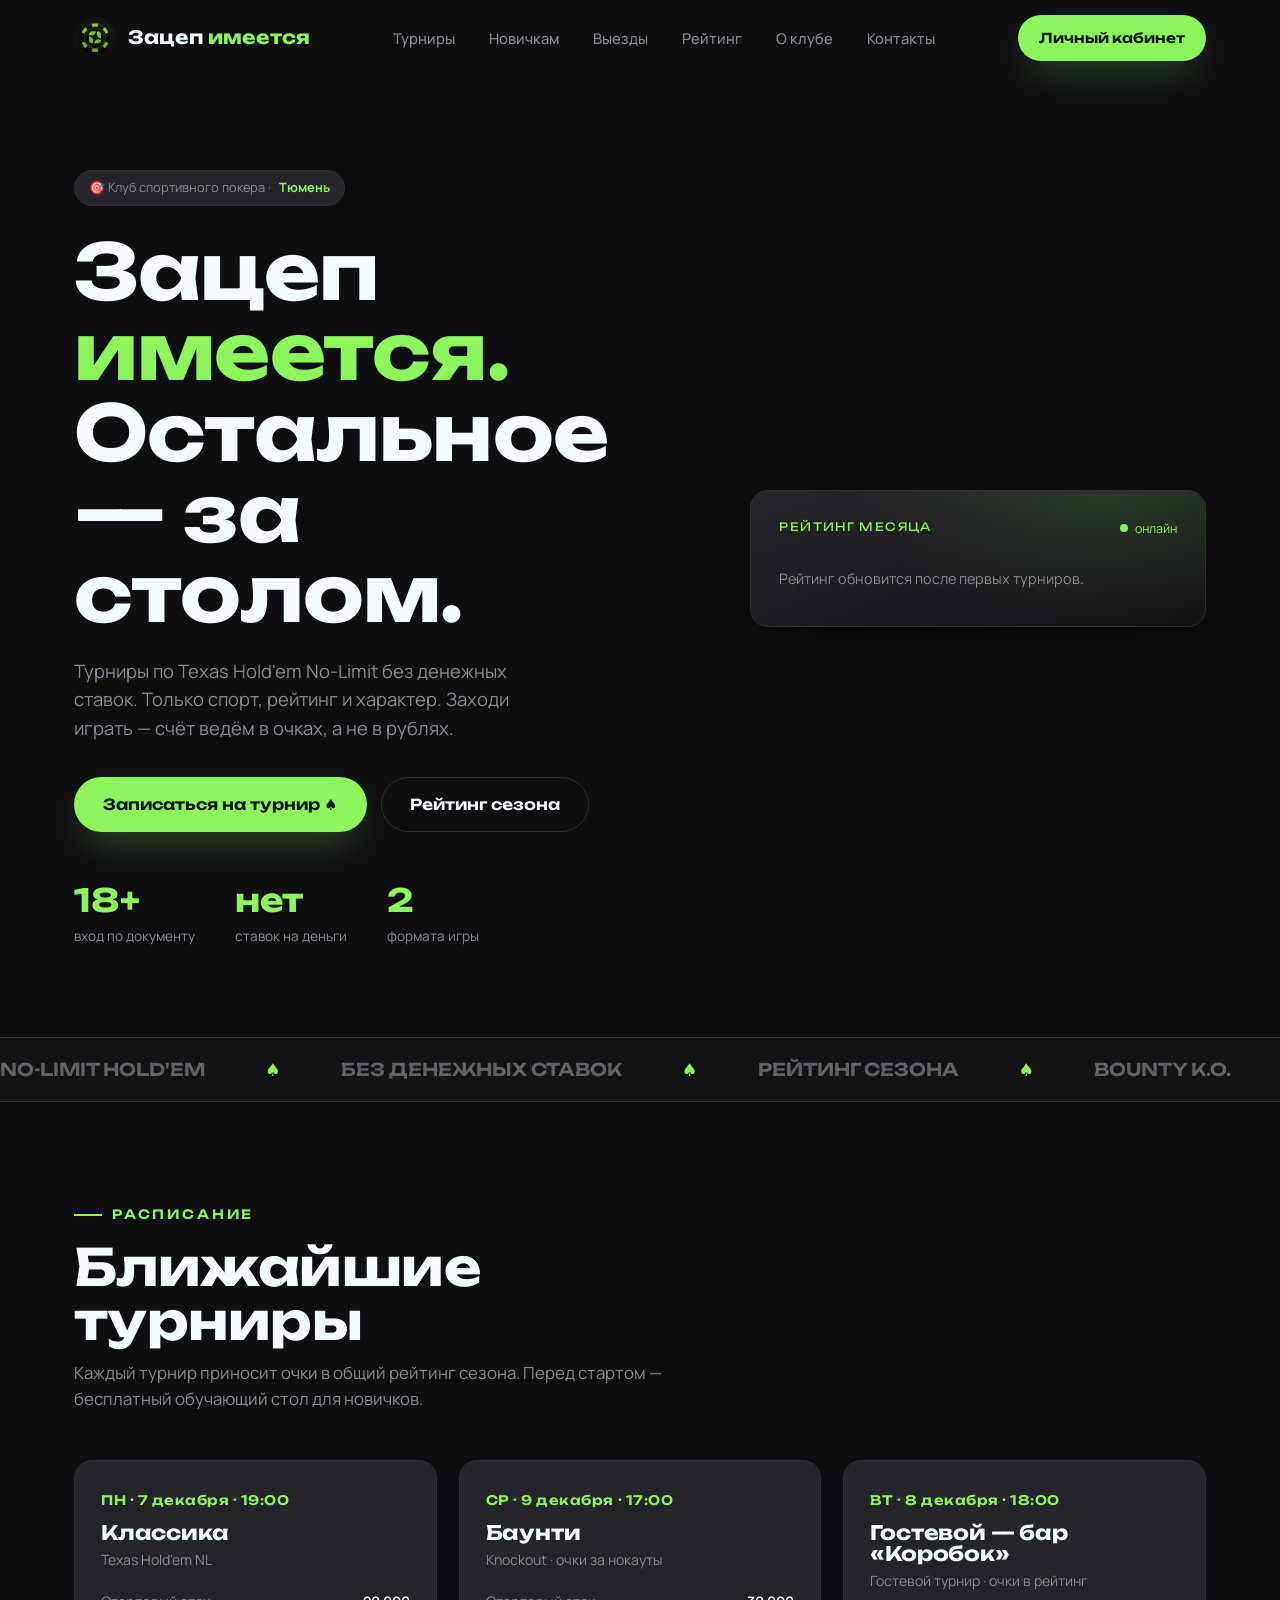
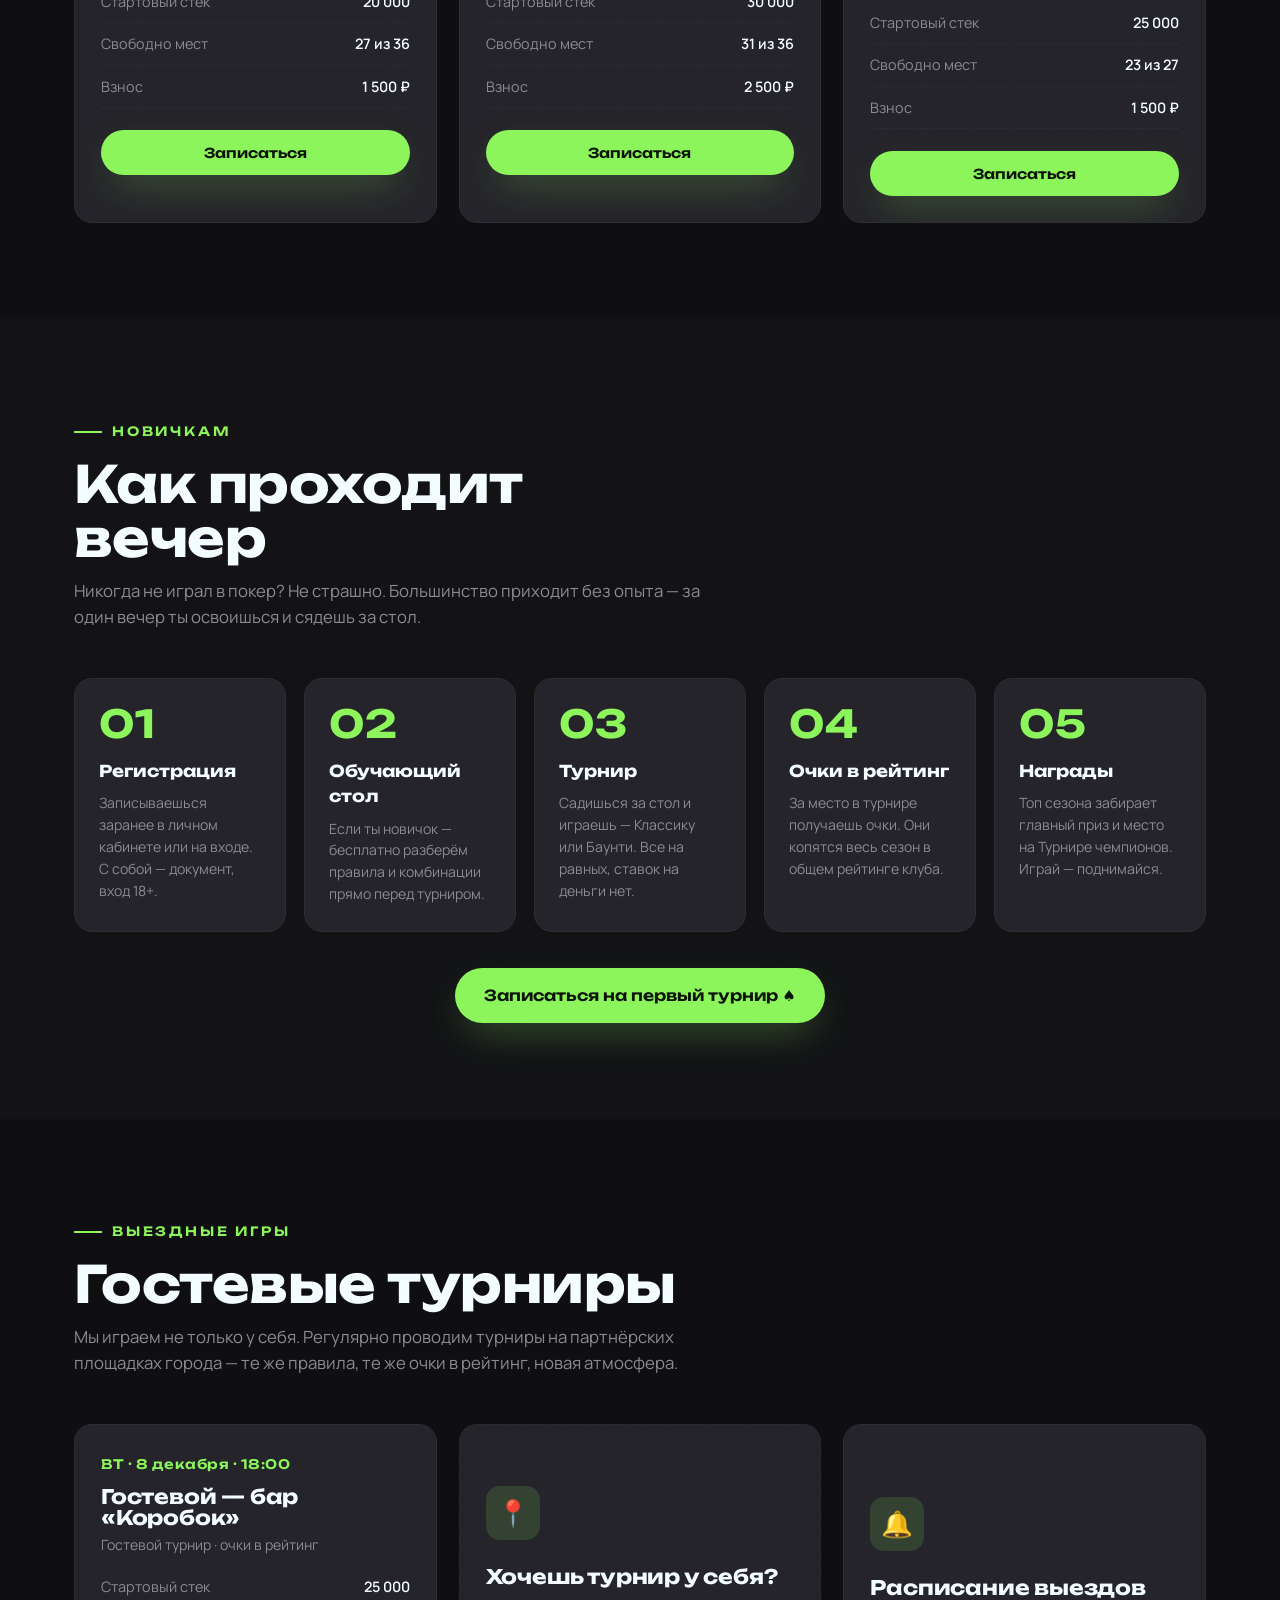
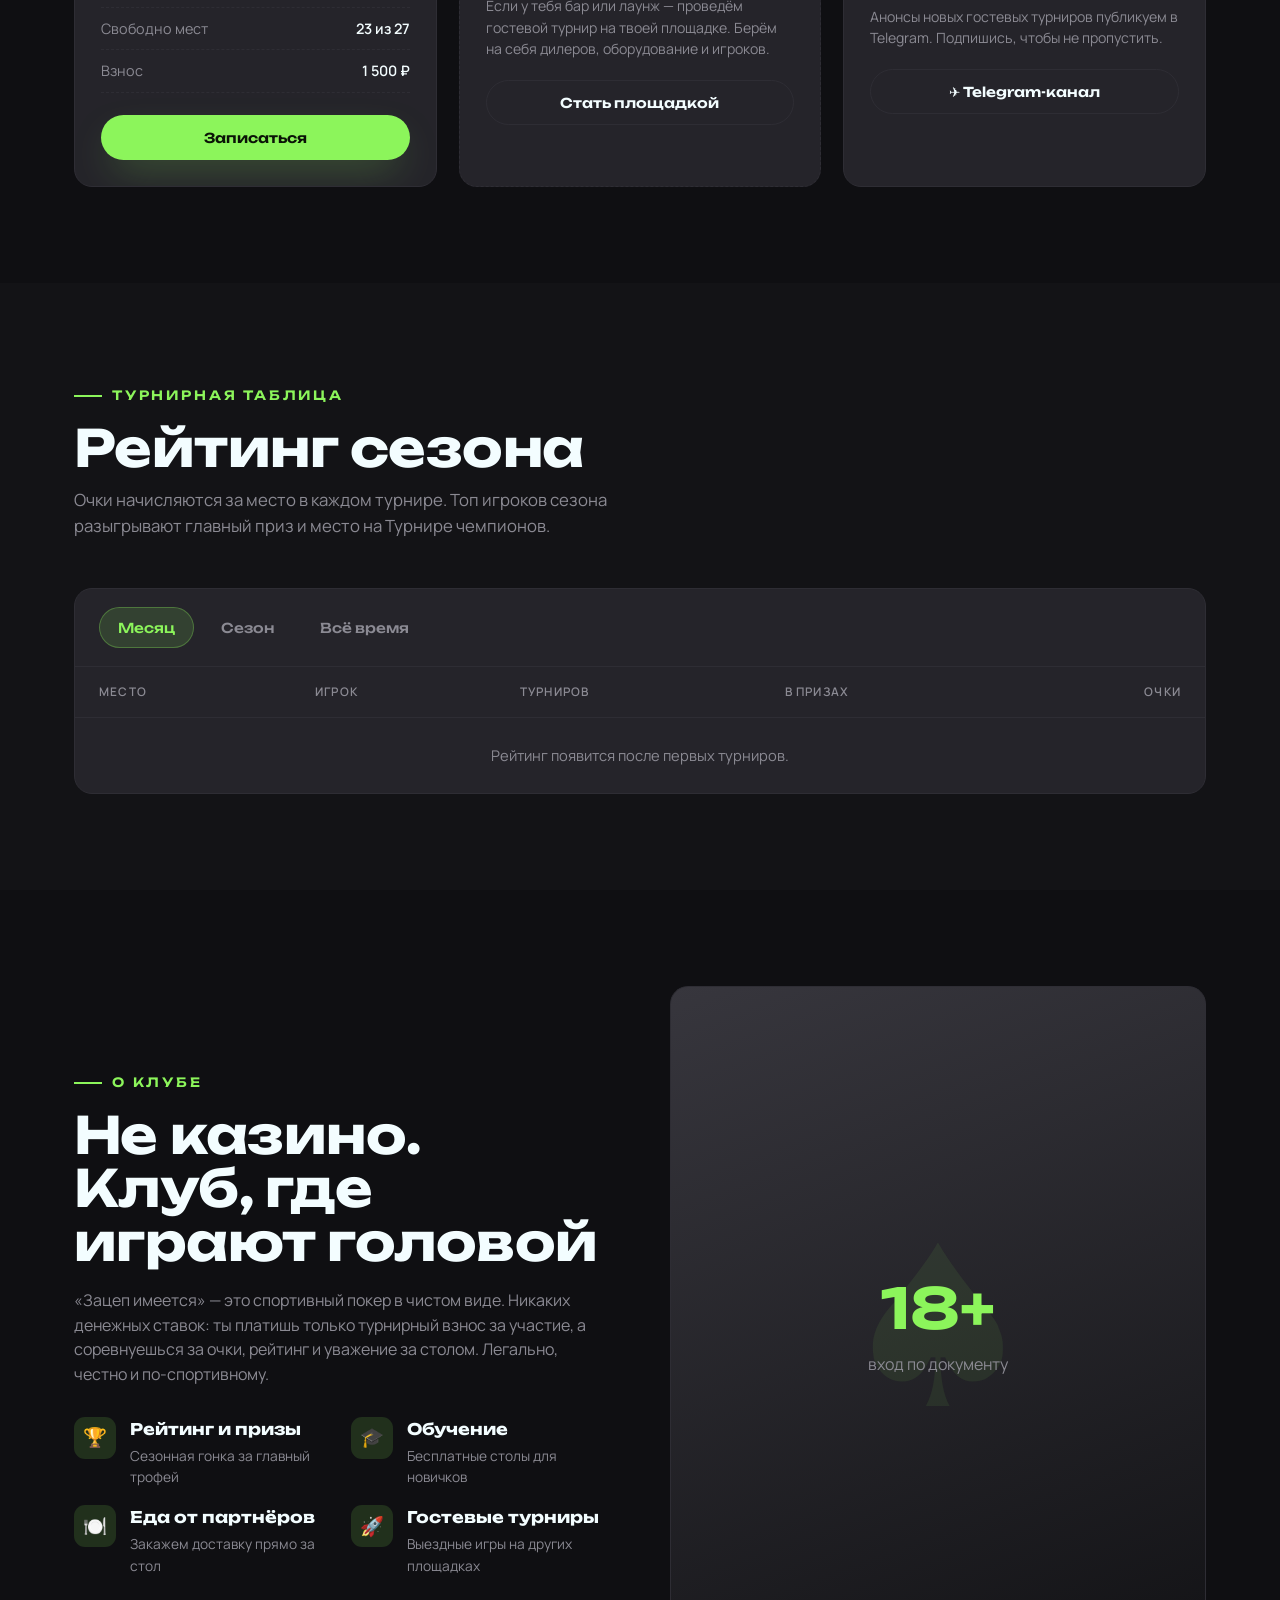
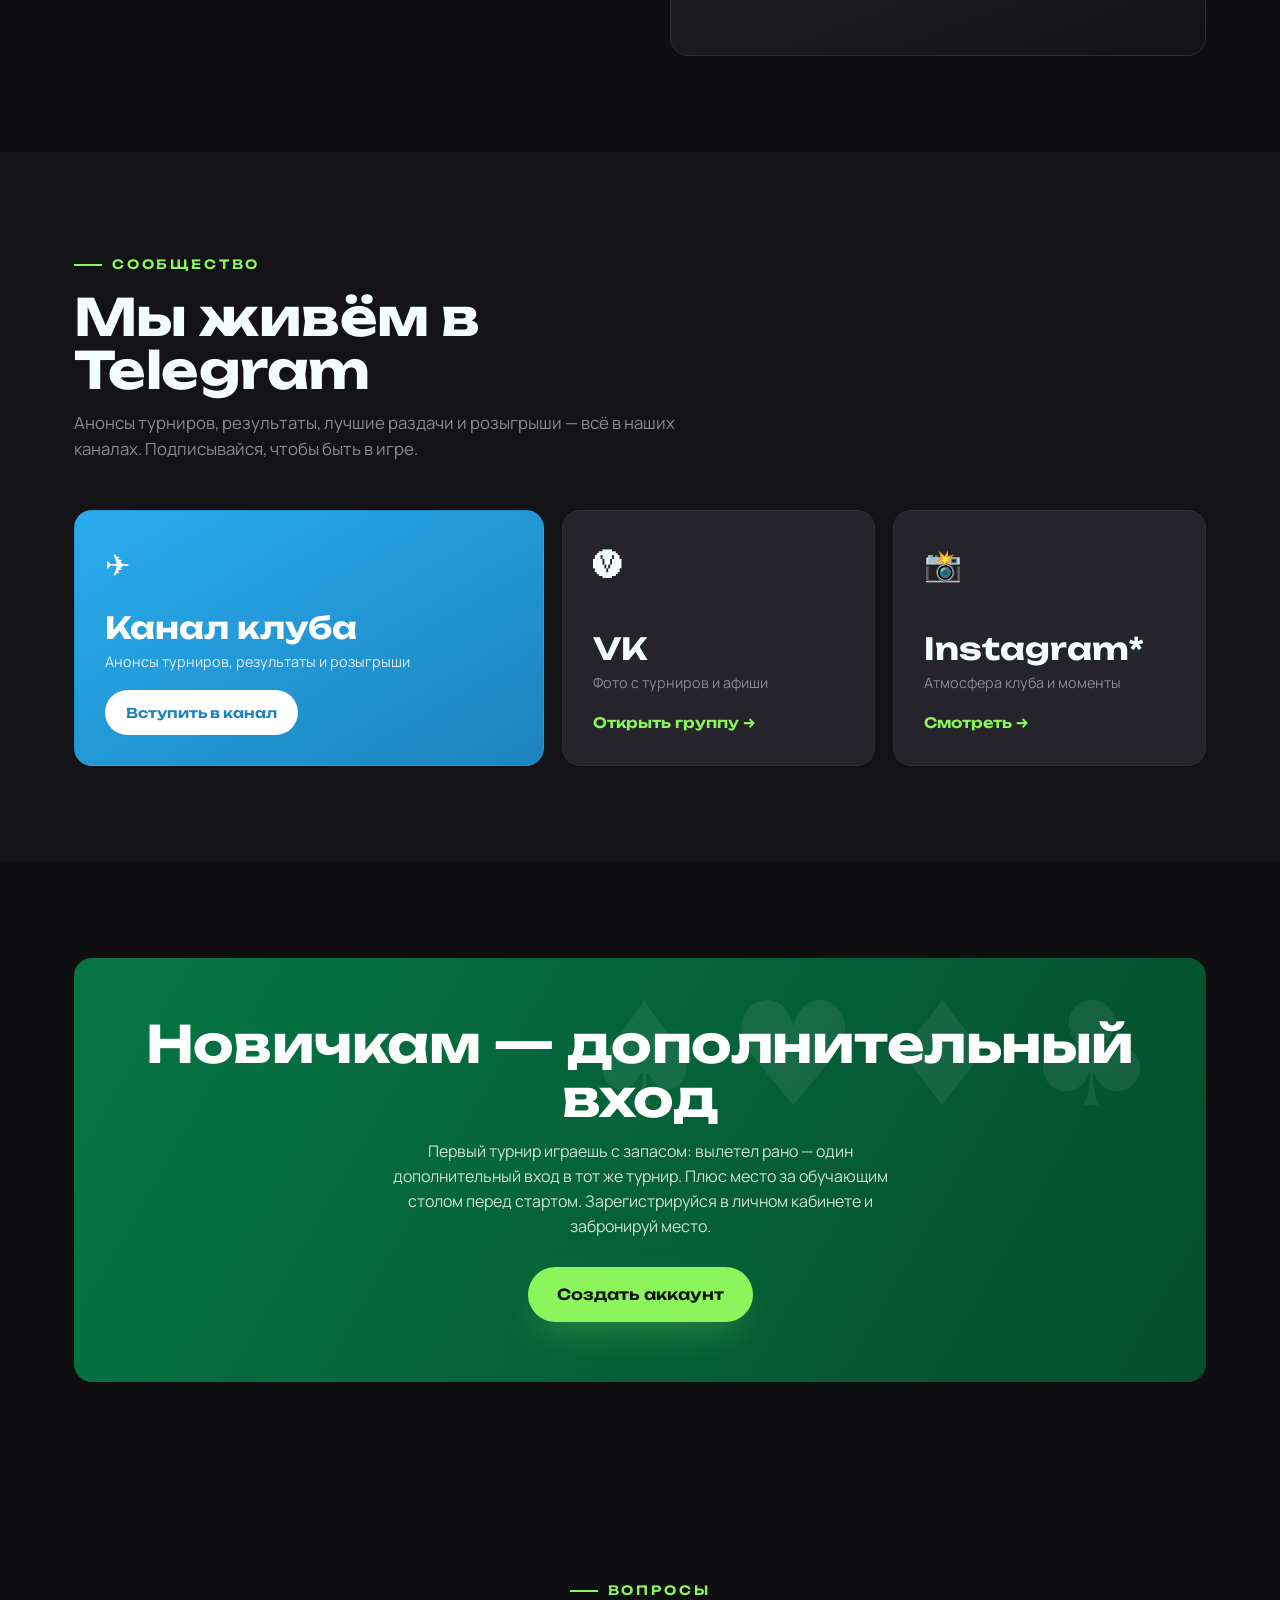
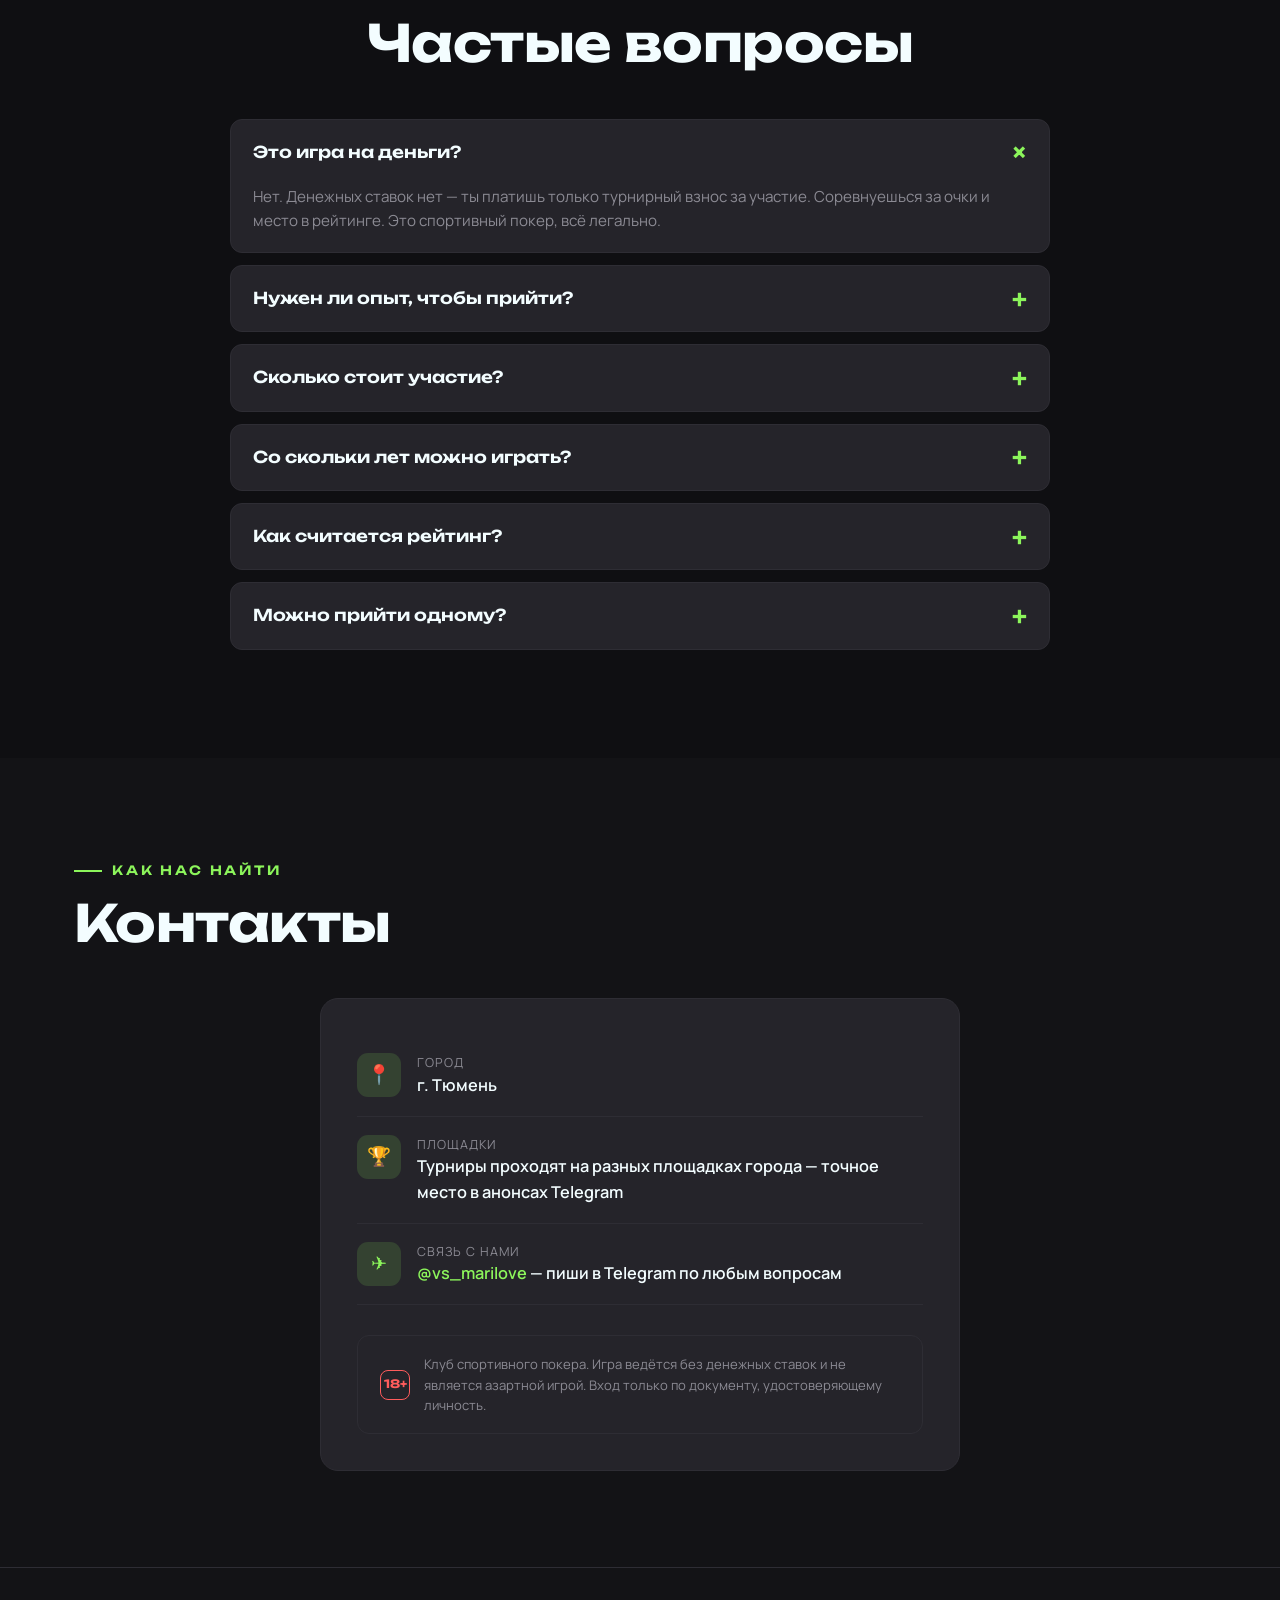
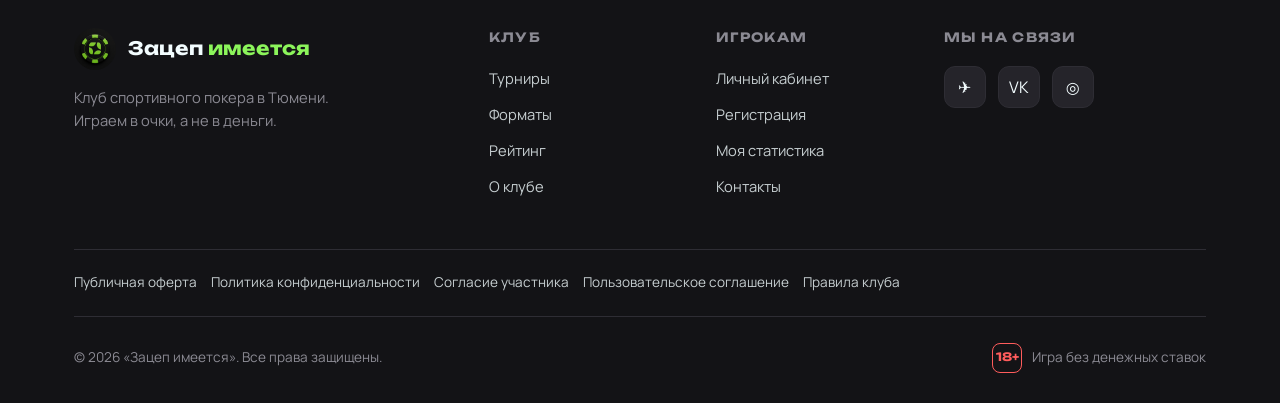
==== commit aa970108: "FAQ: убрана формулировка «неденежные призы» — только очки и рейтинг Co-Authored-By: Claude Opus 4.8 " ====
--- a/index.html
+++ b/index.html
@@ -265,7 +265,7 @@
       <div class="faq reveal">
         <details open>
           <summary>Это игра на деньги?</summary>
-          <p>Нет. Денежных ставок нет — ты платишь только турнирный взнос за участие. Соревнуешься за очки, рейтинг и неденежные призы. Это спортивный покер, всё легально.</p>
+          <p>Нет. Денежных ставок нет — ты платишь только турнирный взнос за участие. Соревнуешься за очки и место в рейтинге. Это спортивный покер, всё легально.</p>
         </details>
         <details>
           <summary>Нужен ли опыт, чтобы прийти?</summary>
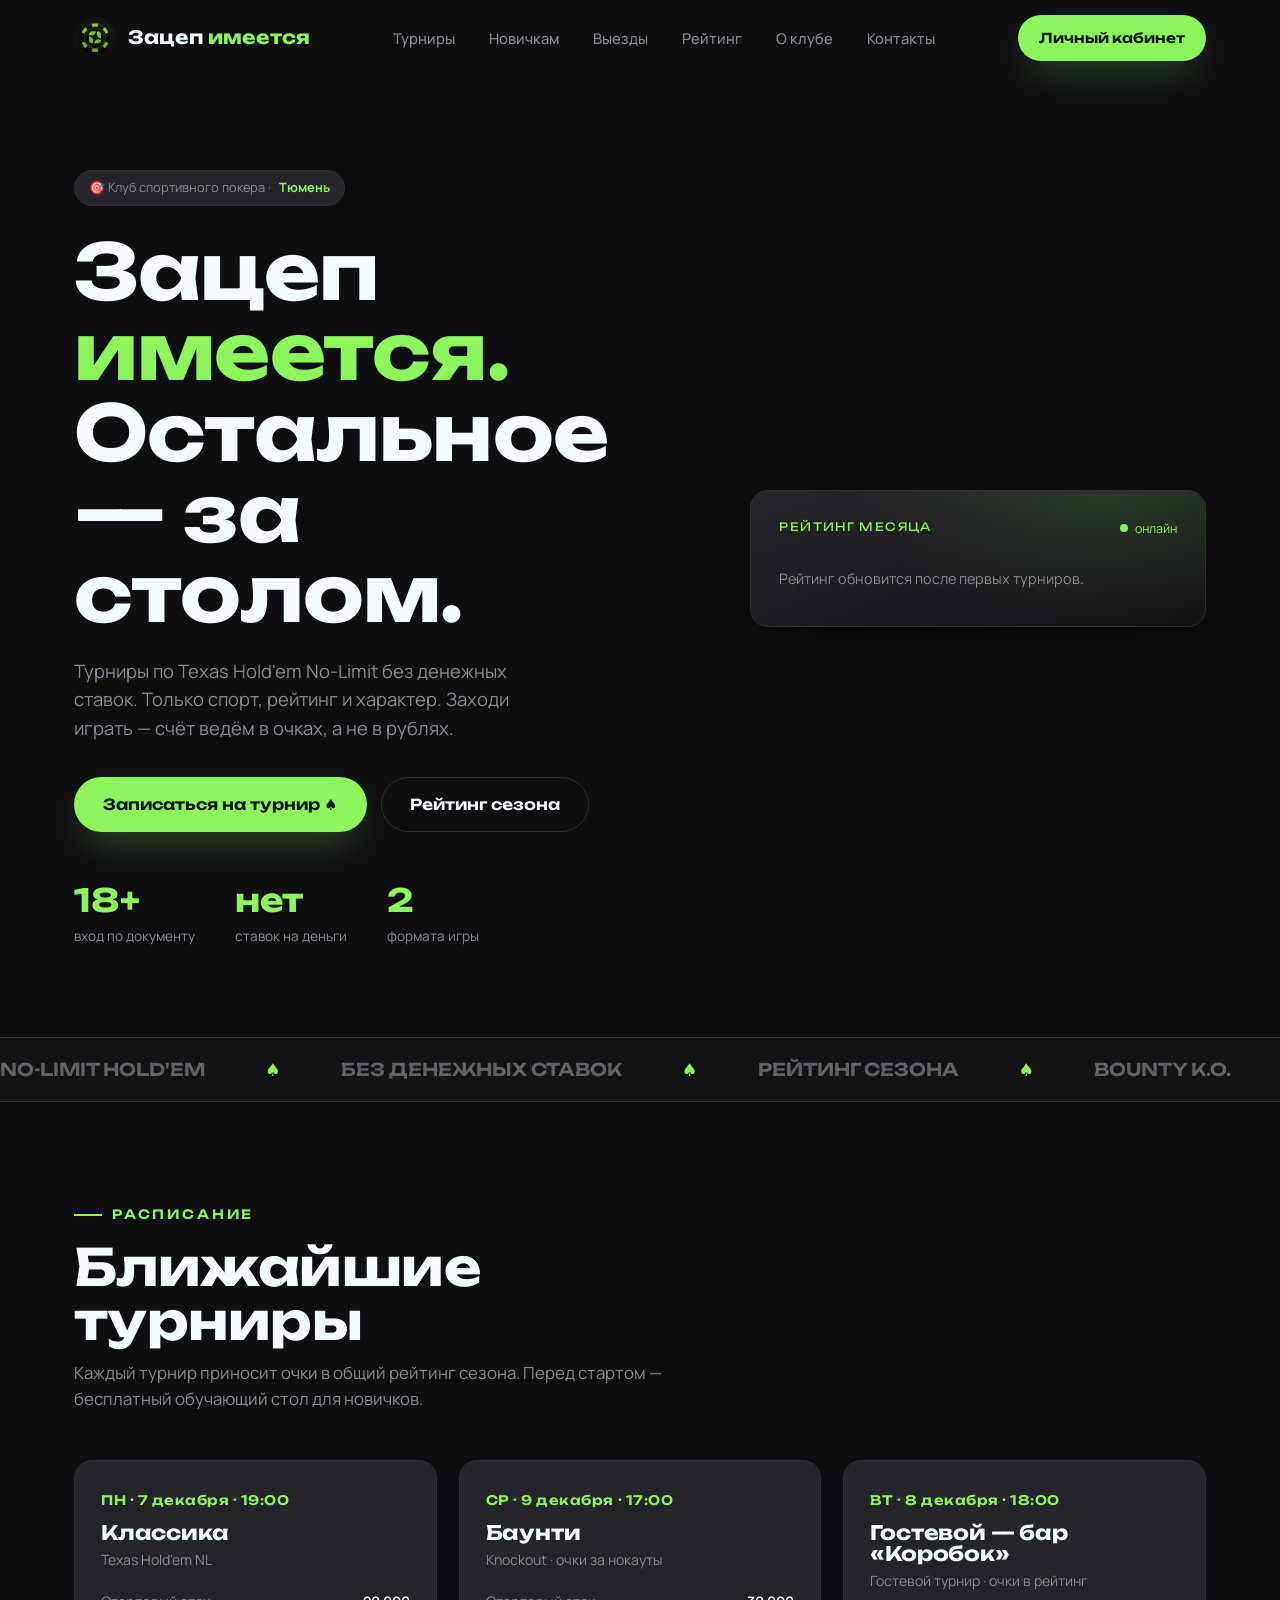
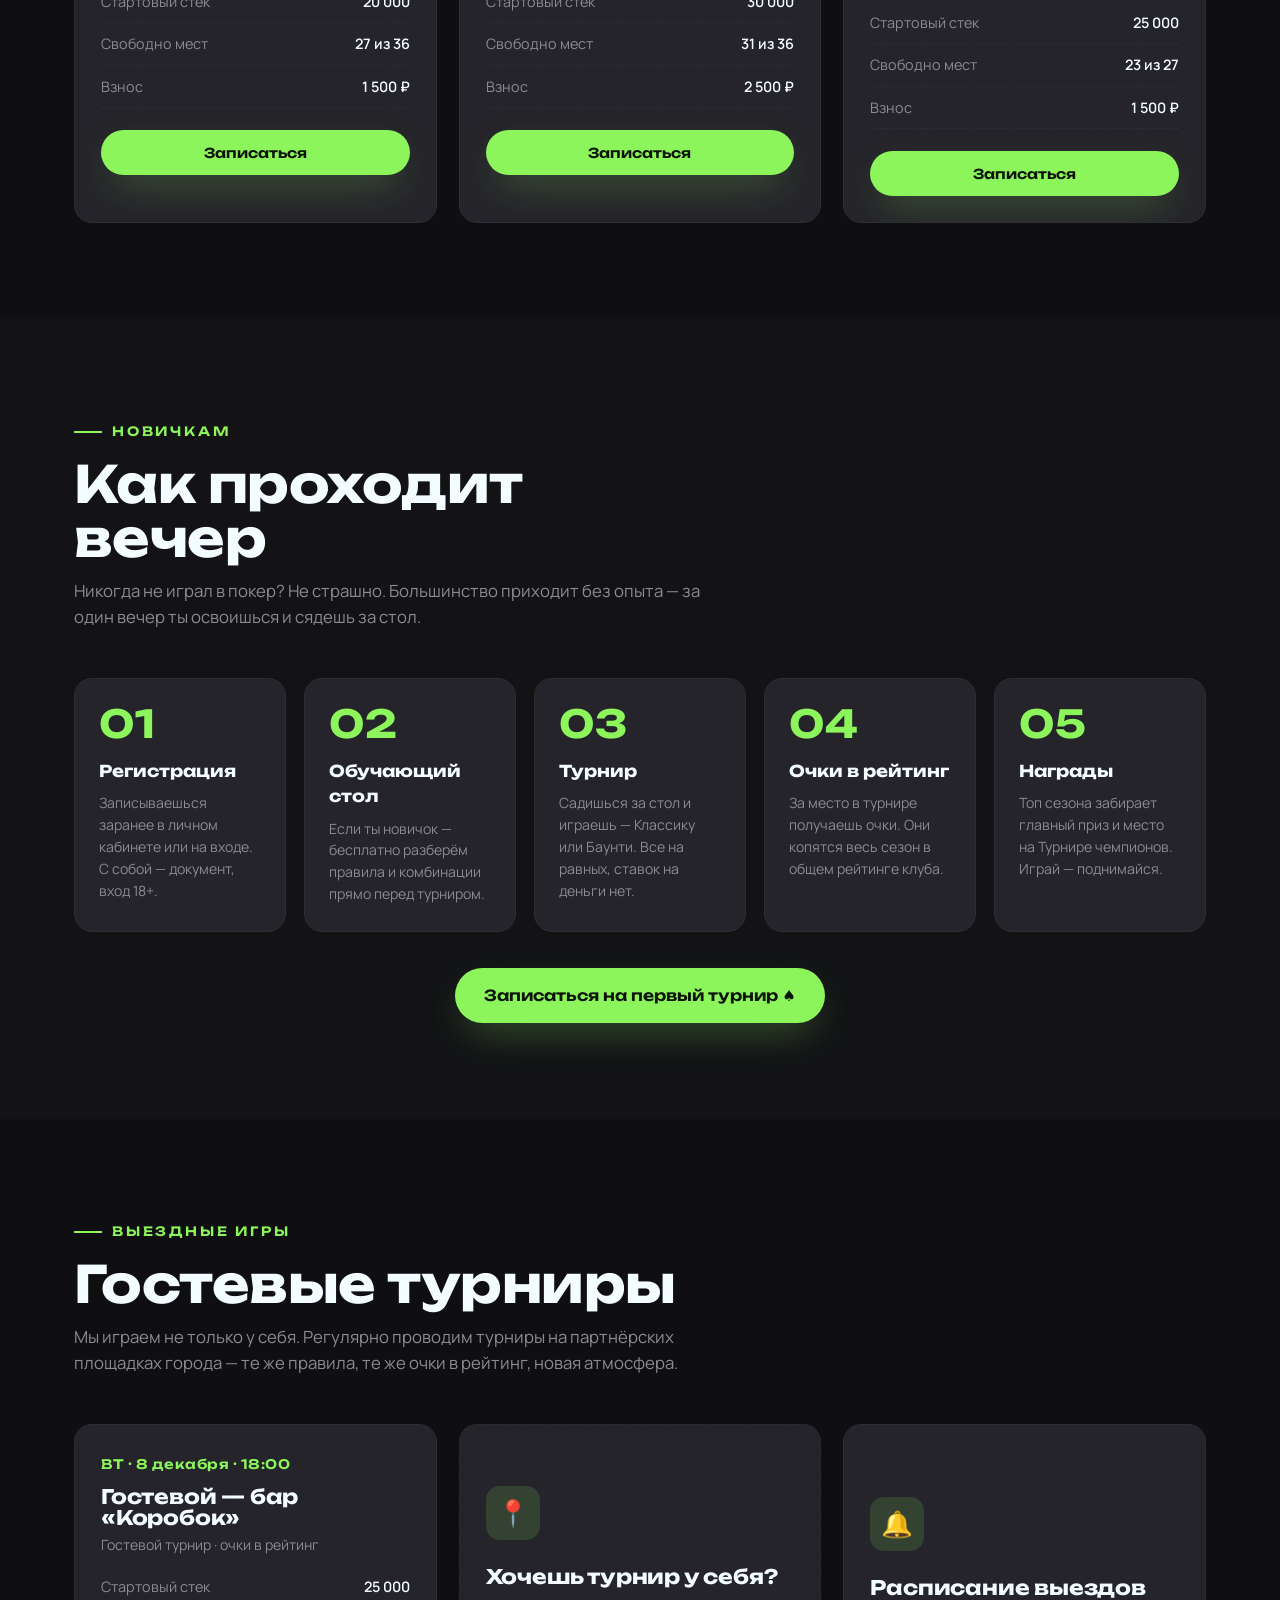
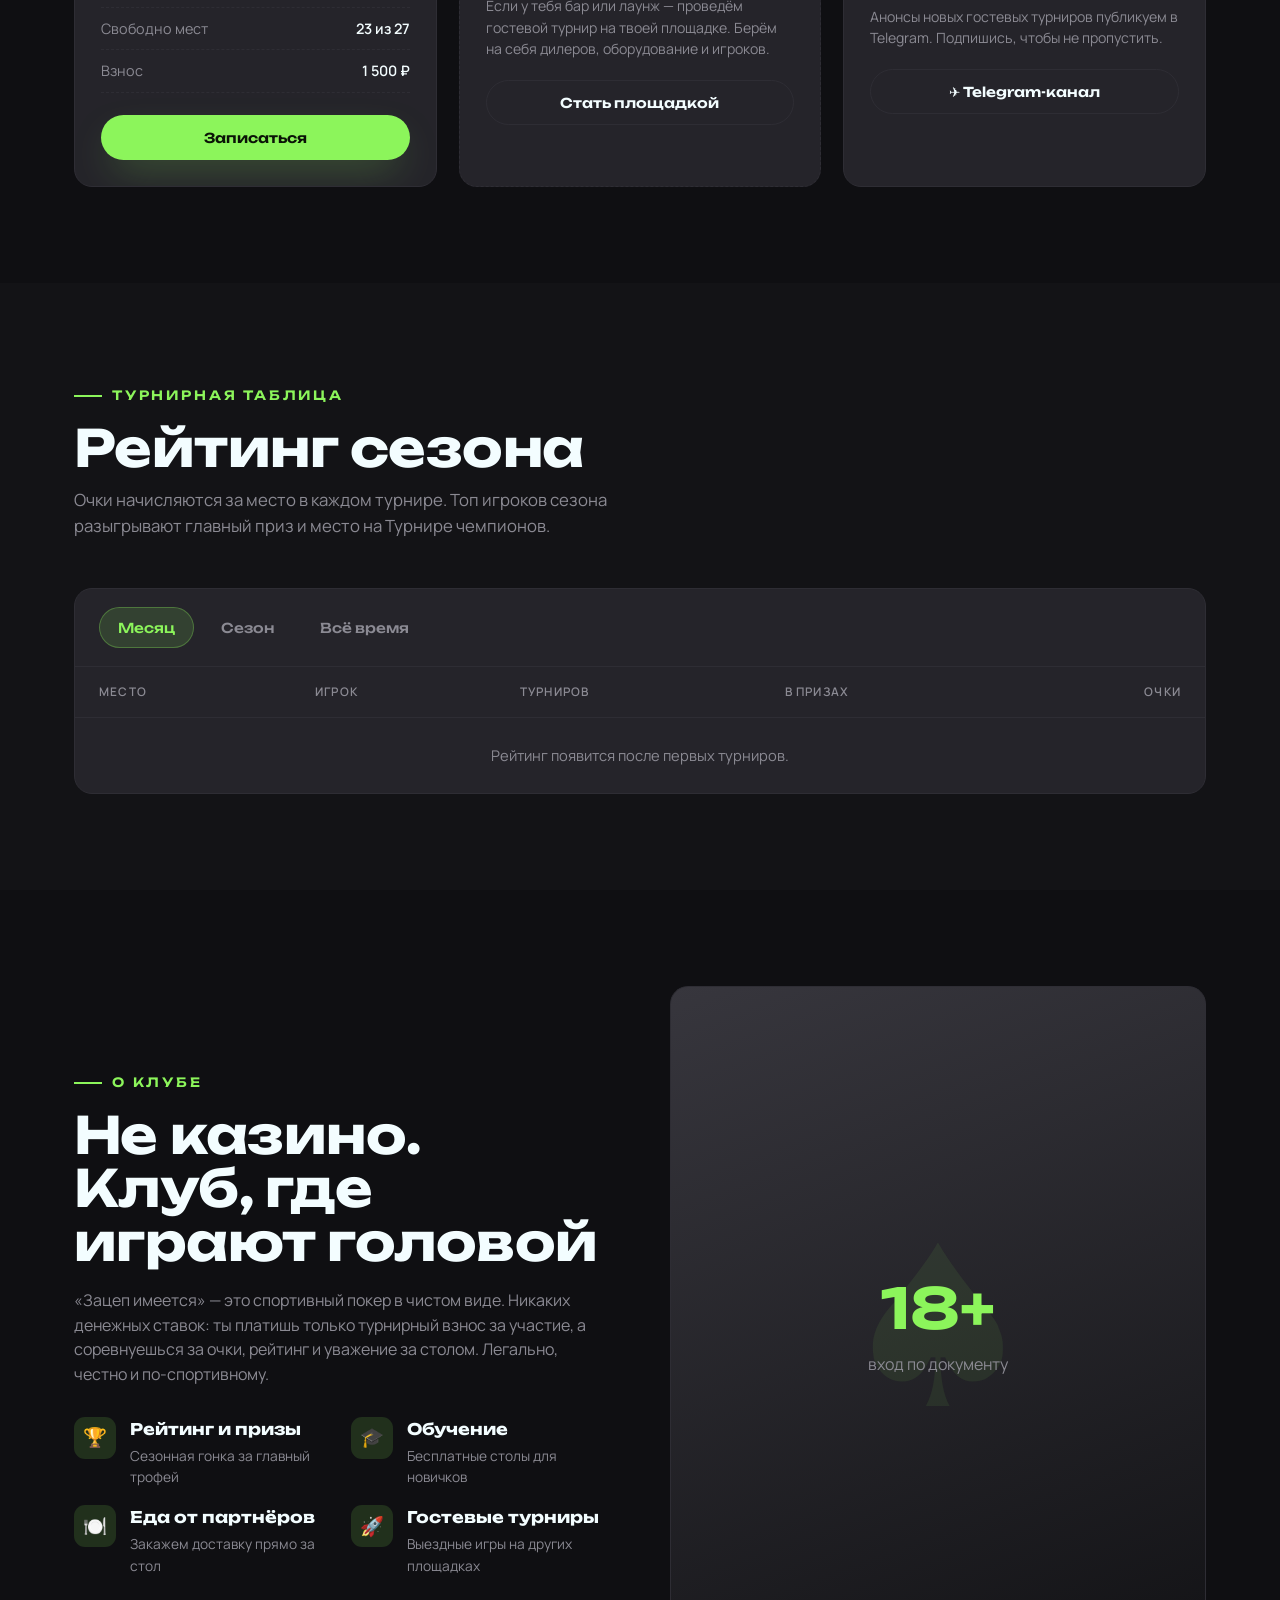
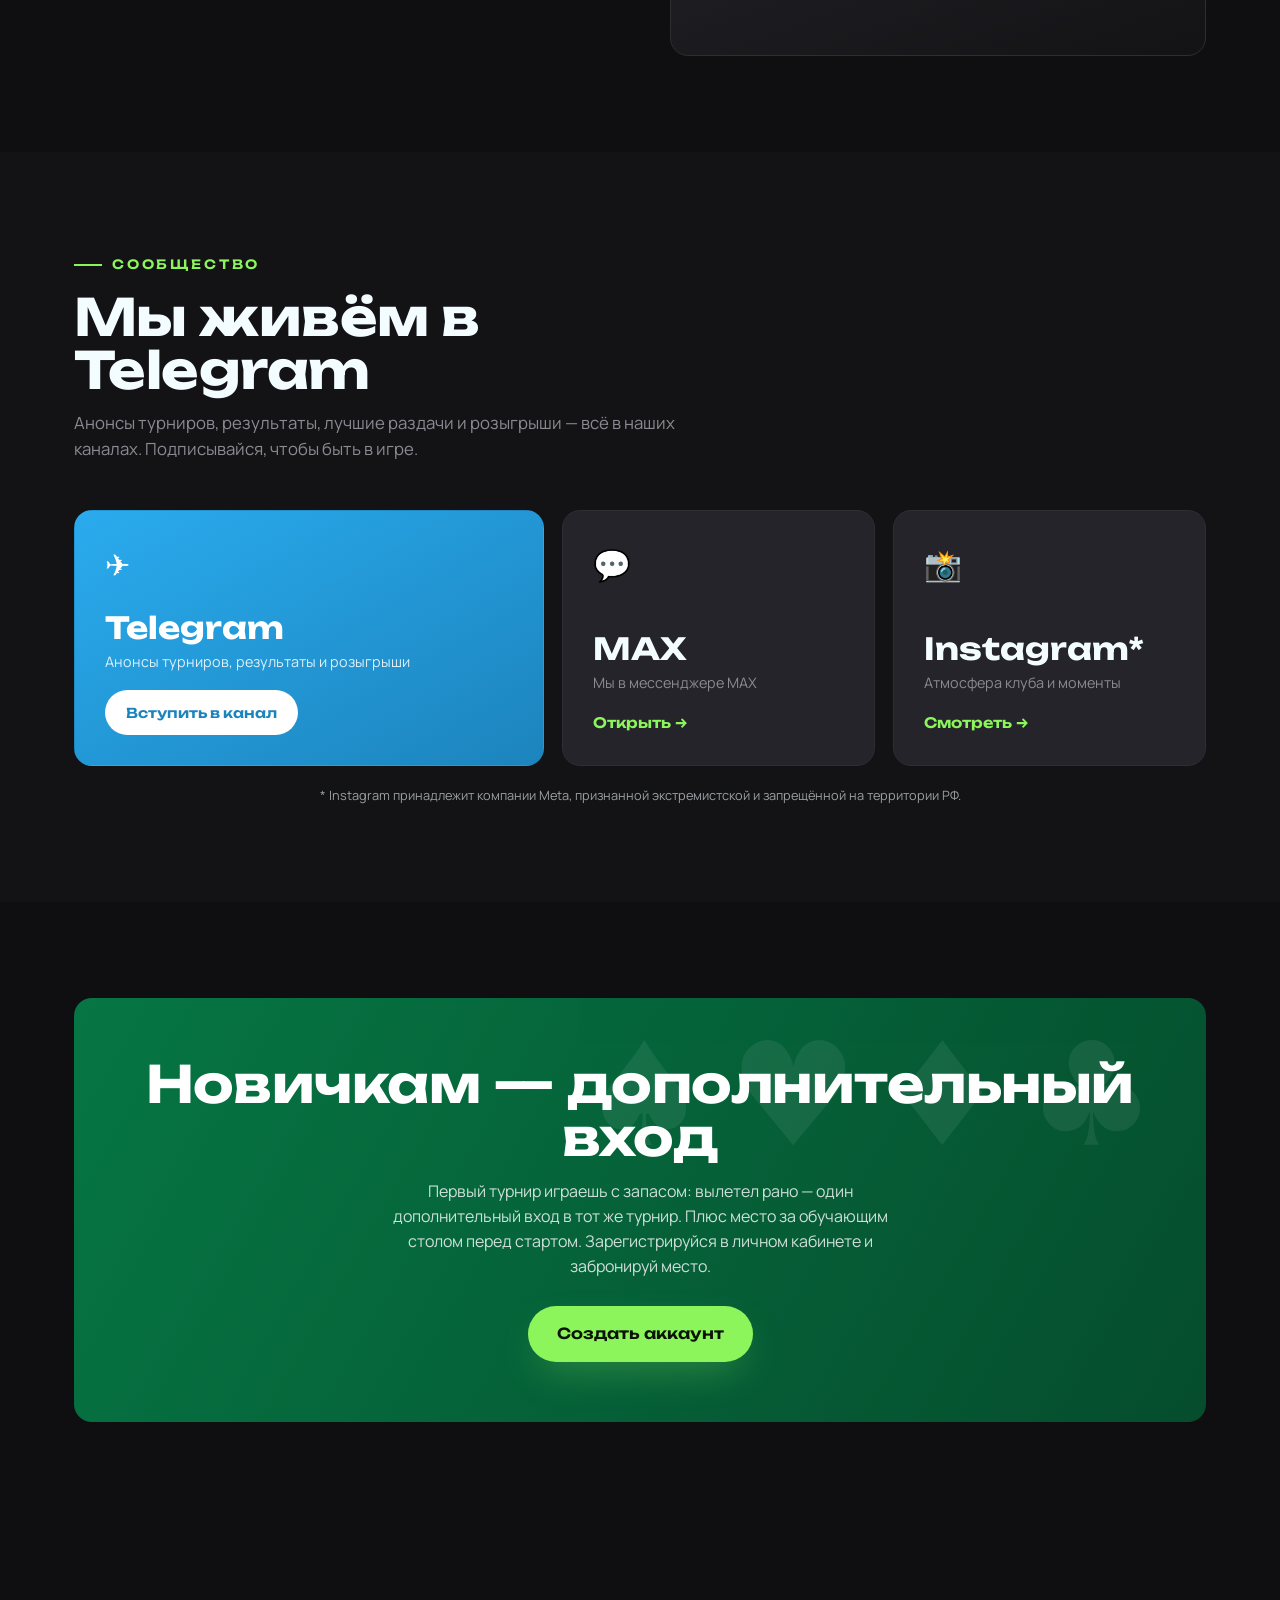
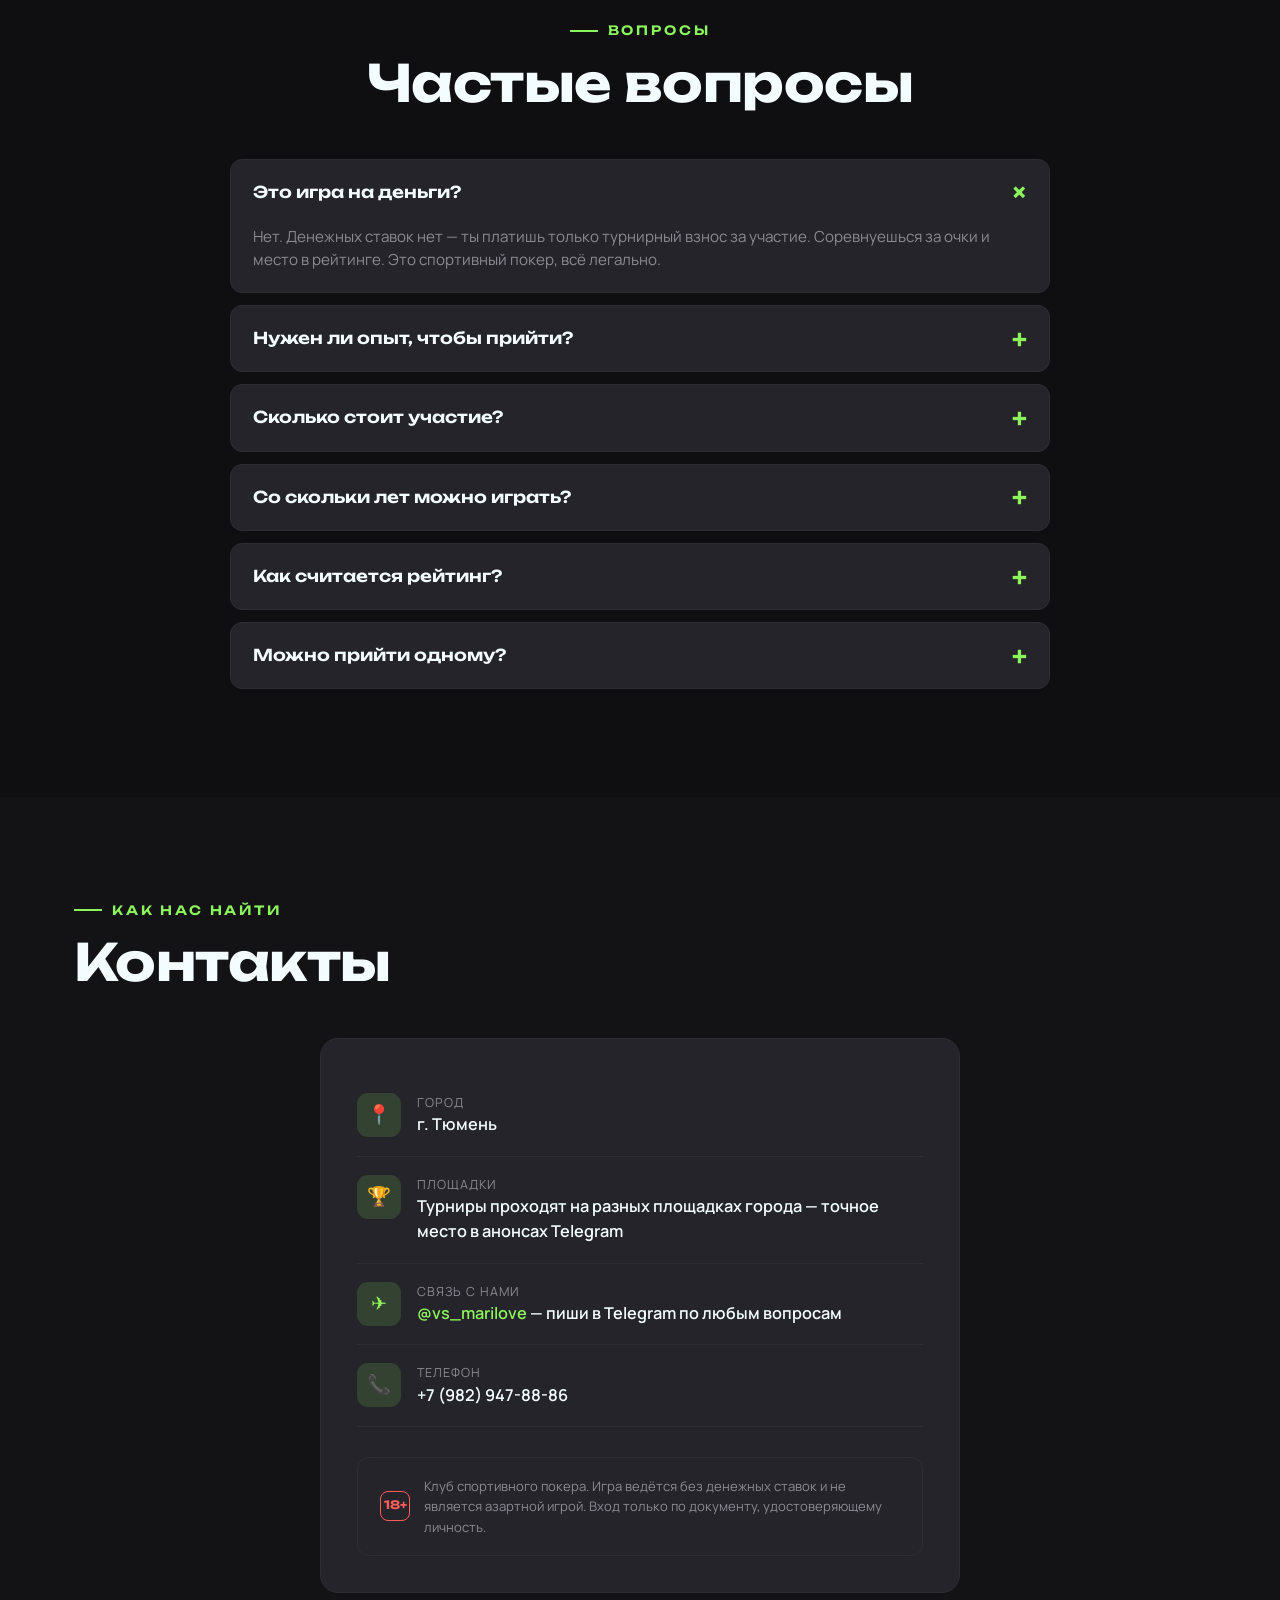
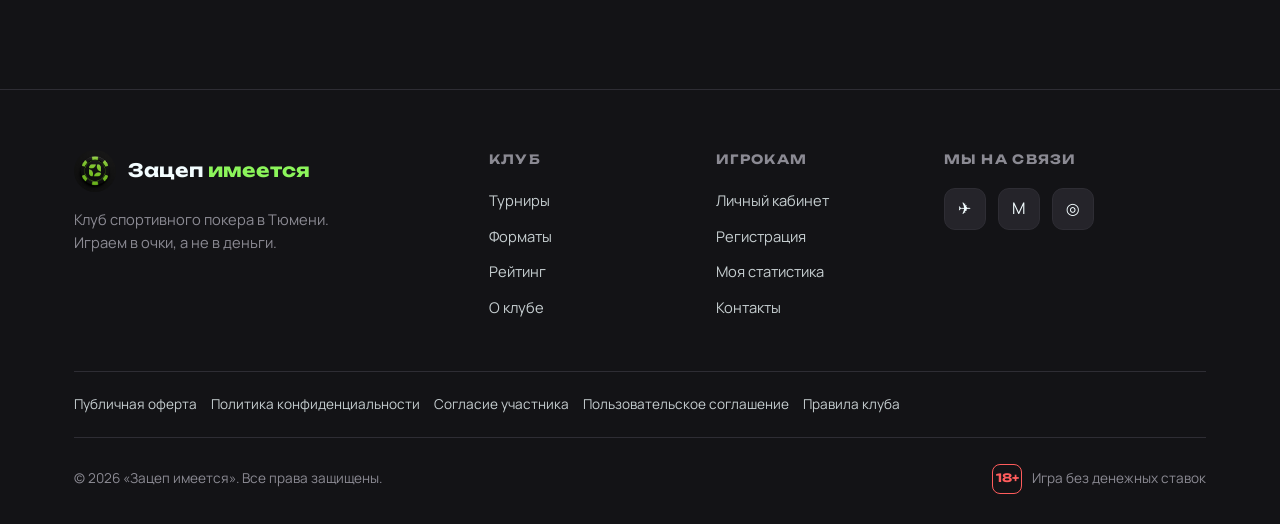
==== commit 1161400d: "Контакты/соцсети: подтянуты рабочие ссылки — Telegram @zacep_72, Instagram zacep.poker.72, MAX; доба" ====
--- a/index.html
+++ b/index.html
@@ -154,7 +154,7 @@
           <div class="ico" style="width:54px;height:54px;border-radius:14px;background:var(--accent-soft);color:var(--accent);display:grid;place-items:center;font-size:1.6rem;margin-bottom:16px;">🔔</div>
           <h3 style="margin-bottom:8px;">Расписание выездов</h3>
           <p class="fmt" style="margin-bottom:20px;">Анонсы новых гостевых турниров публикуем в Telegram. Подпишись, чтобы не пропустить.</p>
-          <a href="#" class="btn btn-ghost btn-block btn-sm">✈ Telegram-канал</a>
+          <a href="https://t.me/zacep_72" target="_blank" rel="noopener" class="btn btn-ghost btn-block btn-sm">✈ Telegram-канал</a>
         </div>
       </div>
     </div>
@@ -173,6 +173,10 @@
           <div class="lb-tab active" data-tab="month">Месяц</div>
           <div class="lb-tab" data-tab="season">Сезон</div>
           <div class="lb-tab" data-tab="alltime">Всё время</div>
+        </div>
+        <div id="seasonPickWrap" hidden style="margin:0 0 14px;">
+          <label style="color:var(--muted);font-size:.9rem;margin-right:8px;">Сезон:</label>
+          <select id="seasonPick" style="padding:8px 12px;border-radius:10px;border:1px solid var(--line);background:var(--surface);color:inherit;font:inherit;cursor:pointer;"></select>
         </div>
         <table class="lb">
           <thead>
@@ -219,17 +223,17 @@
         <div class="soc-card tg reveal">
           <div class="si">✈</div>
           <div>
-            <div class="cnt">Канал клуба</div>
+            <div class="cnt">Telegram</div>
             <div class="cap">Анонсы турниров, результаты и розыгрыши</div>
-            <a href="#" class="btn btn-sm">Вступить в канал</a>
+            <a href="https://t.me/zacep_72" target="_blank" rel="noopener" class="btn btn-sm">Вступить в канал</a>
           </div>
         </div>
         <div class="soc-card vk reveal">
-          <div class="si">🅥</div>
+          <div class="si">💬</div>
           <div>
-            <div class="cnt">VK</div>
-            <div class="cap">Фото с турниров и афиши</div>
-            <a href="#" class="btn-line">Открыть группу →</a>
+            <div class="cnt">MAX</div>
+            <div class="cap">Мы в мессенджере MAX</div>
+            <a href="https://max.ru/u/f9LHodD0cOKwZz1_FyMUF5Xqrk441KNIjO0UIpg4jWUfXPSt_hWeVNoWJ0o" target="_blank" rel="noopener" class="btn-line">Открыть →</a>
           </div>
         </div>
         <div class="soc-card ig reveal">
@@ -237,10 +241,11 @@
           <div>
             <div class="cnt">Instagram*</div>
             <div class="cap">Атмосфера клуба и моменты</div>
-            <a href="#" class="btn-line">Смотреть →</a>
-          </div>
-        </div>
-      </div>
+            <a href="https://www.instagram.com/zacep.poker.72" target="_blank" rel="noopener" class="btn-line">Смотреть →</a>
+          </div>
+        </div>
+      </div>
+      <p class="legal" style="text-align:center;margin-top:20px;opacity:.6;font-size:.8rem;">* Instagram принадлежит компании Meta, признанной экстремистской и запрещённой на территории РФ.</p>
     </div>
   </section>
 
@@ -311,6 +316,10 @@
           <div class="contact-item">
             <div class="ci">✈️</div>
             <div><div class="lbl">Связь с нами</div><div class="val"><a href="https://t.me/vs_marilove" style="color:var(--accent)">@vs_marilove</a> — пиши в Telegram по любым вопросам</div></div>
+          </div>
+          <div class="contact-item">
+            <div class="ci">📞</div>
+            <div><div class="lbl">Телефон</div><div class="val"><a href="tel:+79829478886" style="color:inherit">+7 (982) 947-88-86</a></div></div>
           </div>
           <div class="disclaimer">
             <span class="age-badge">18+</span>
@@ -350,9 +359,9 @@
         <div>
           <h5>Мы на связи</h5>
           <div class="socials">
-            <a href="#" aria-label="Telegram">✈</a>
-            <a href="#" aria-label="VK">VK</a>
-            <a href="#" aria-label="Instagram">◎</a>
+            <a href="https://t.me/zacep_72" target="_blank" rel="noopener" aria-label="Telegram">✈</a>
+            <a href="https://max.ru/u/f9LHodD0cOKwZz1_FyMUF5Xqrk441KNIjO0UIpg4jWUfXPSt_hWeVNoWJ0o" target="_blank" rel="noopener" aria-label="MAX">M</a>
+            <a href="https://www.instagram.com/zacep.poker.72" target="_blank" rel="noopener" aria-label="Instagram">◎</a>
           </div>
         </div>
       </div>
@@ -370,6 +379,6 @@
     </div>
   </footer>
 
-  <script src="assets/js/main.js?v=640"></script>
+  <script src="assets/js/main.js?v=645"></script>
 </body>
 </html>
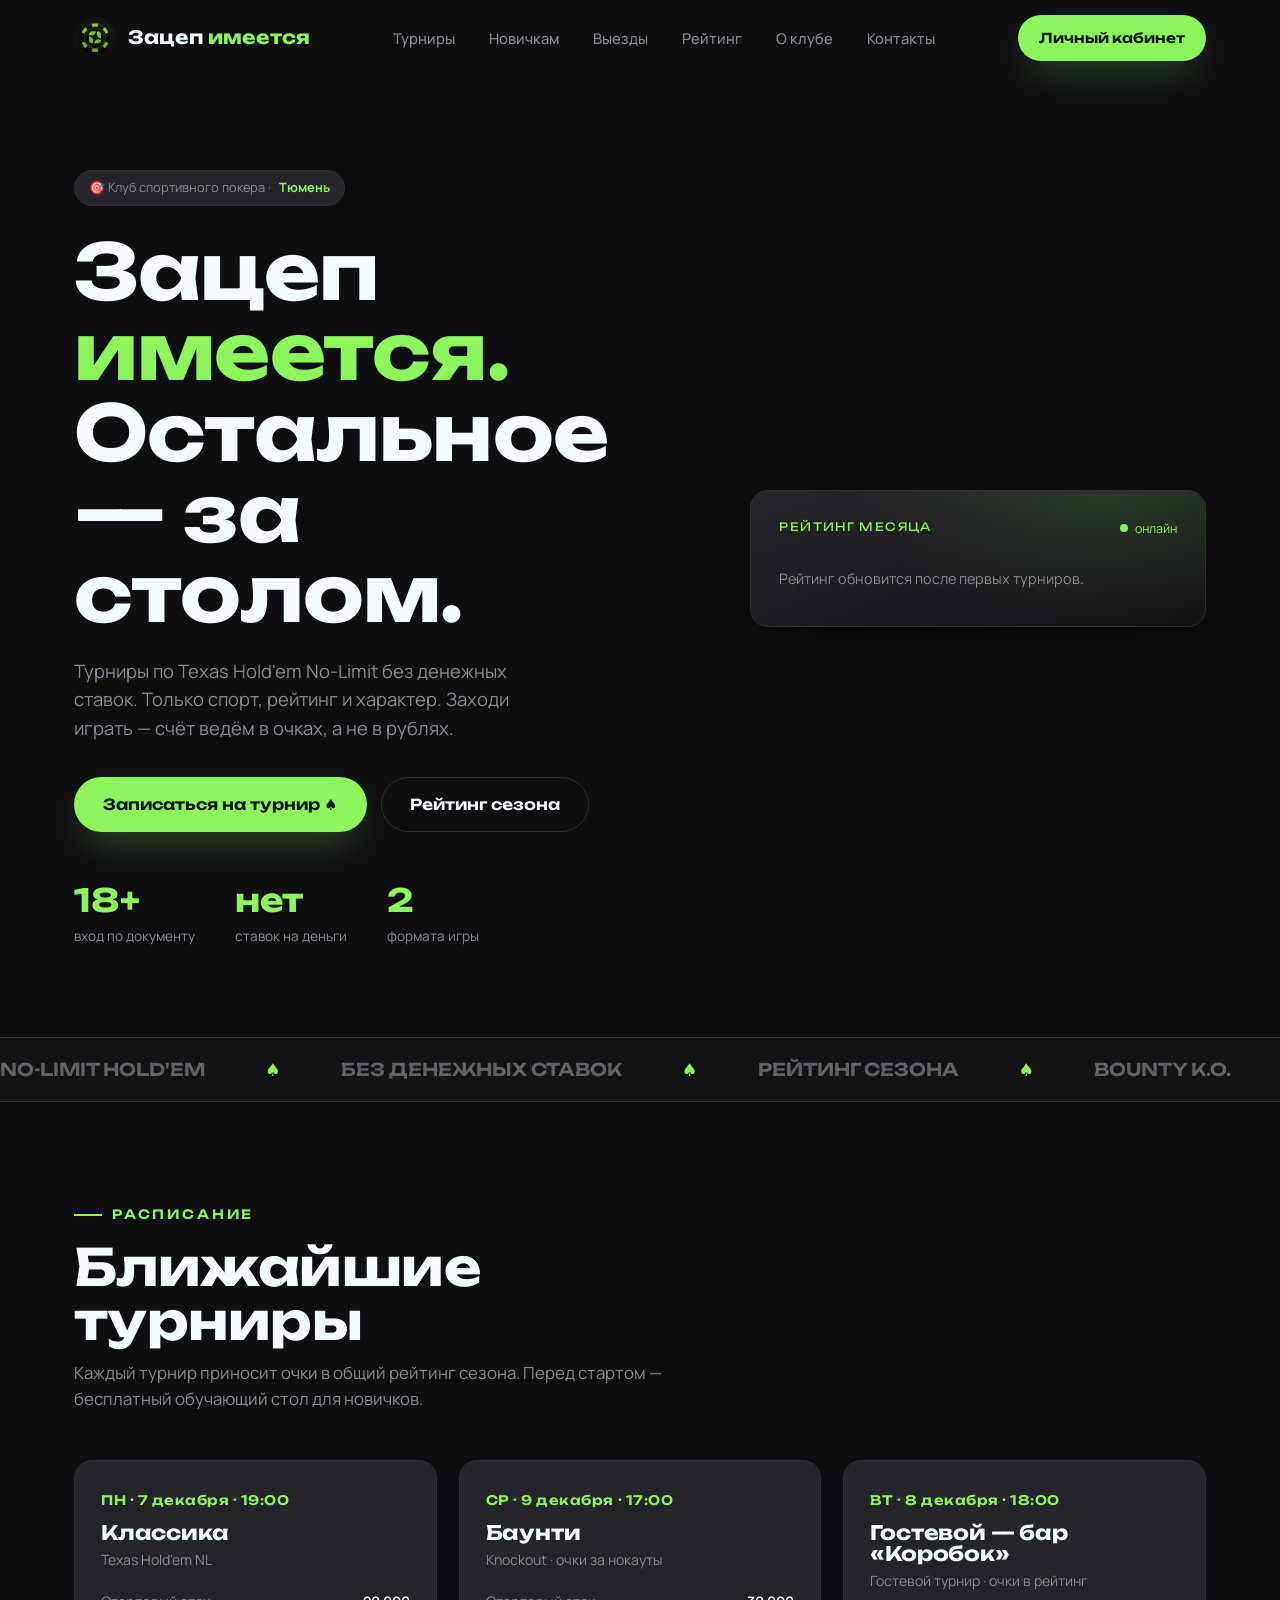
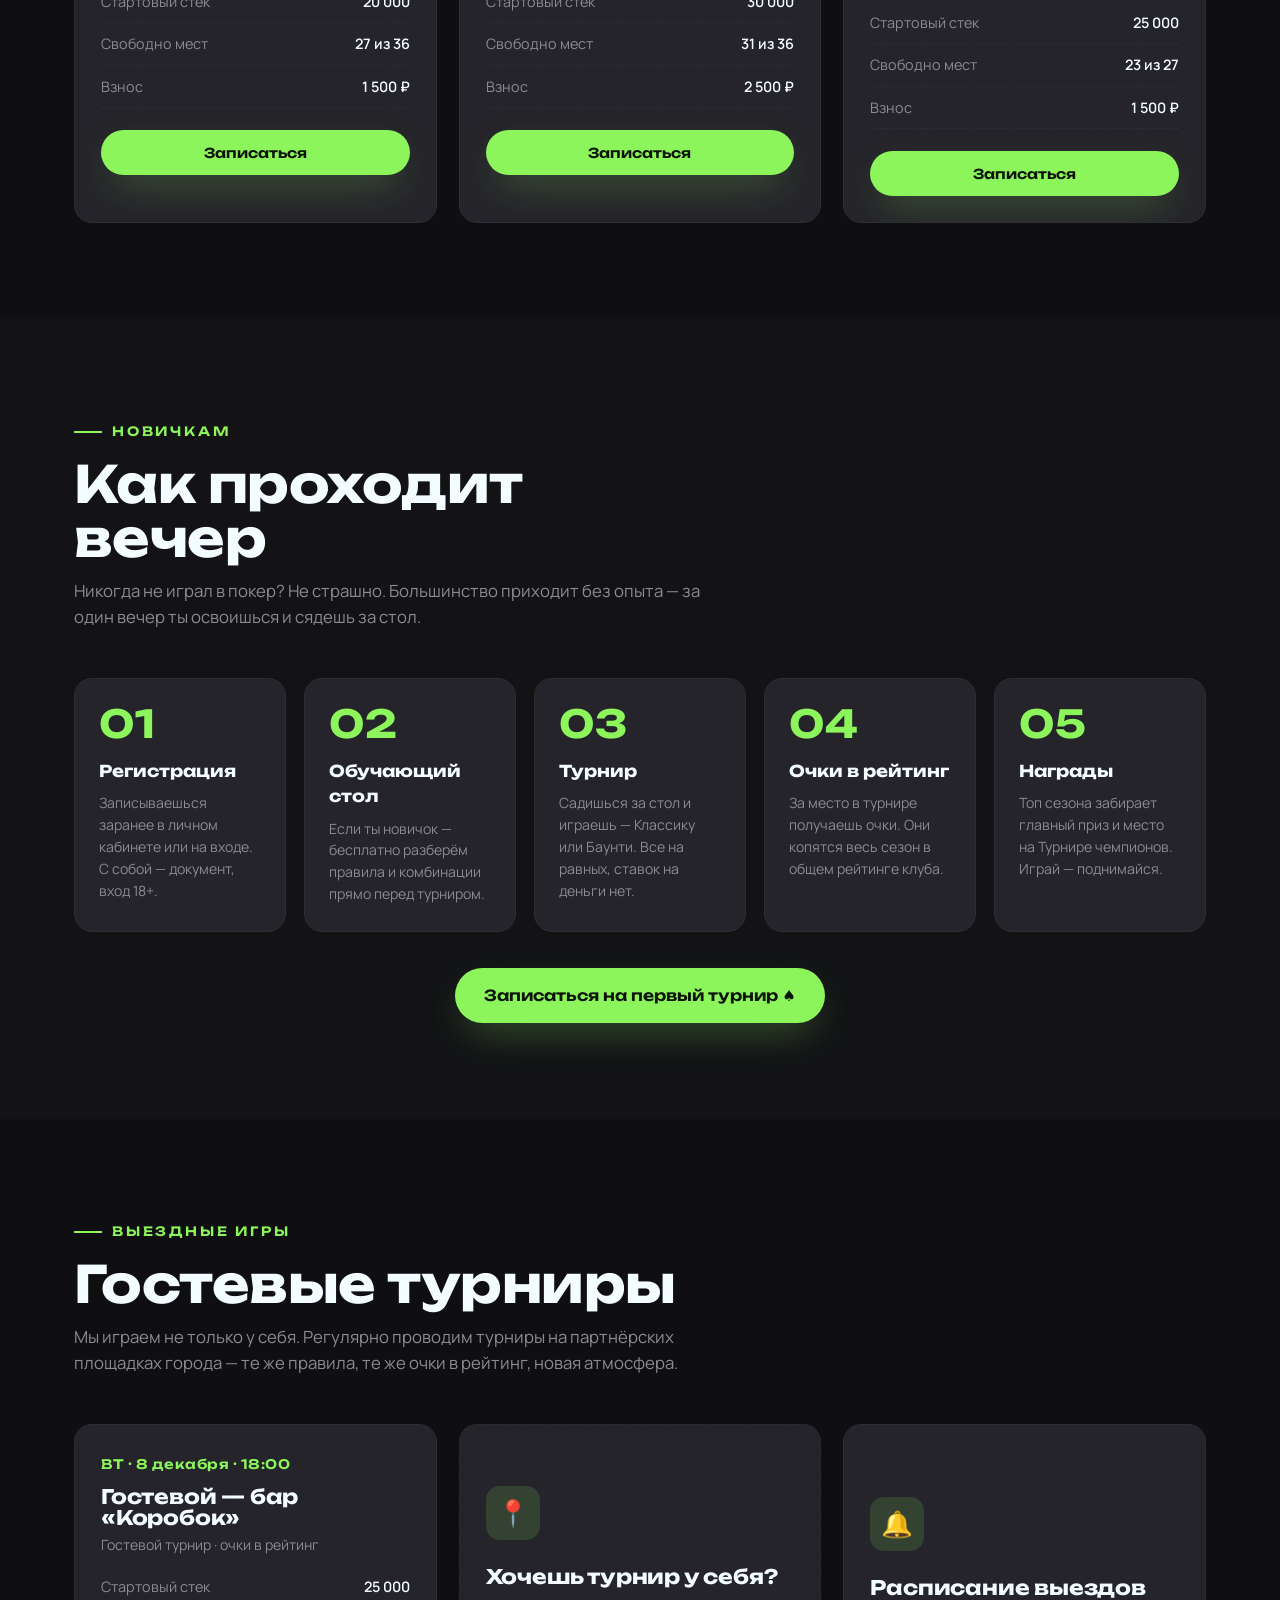
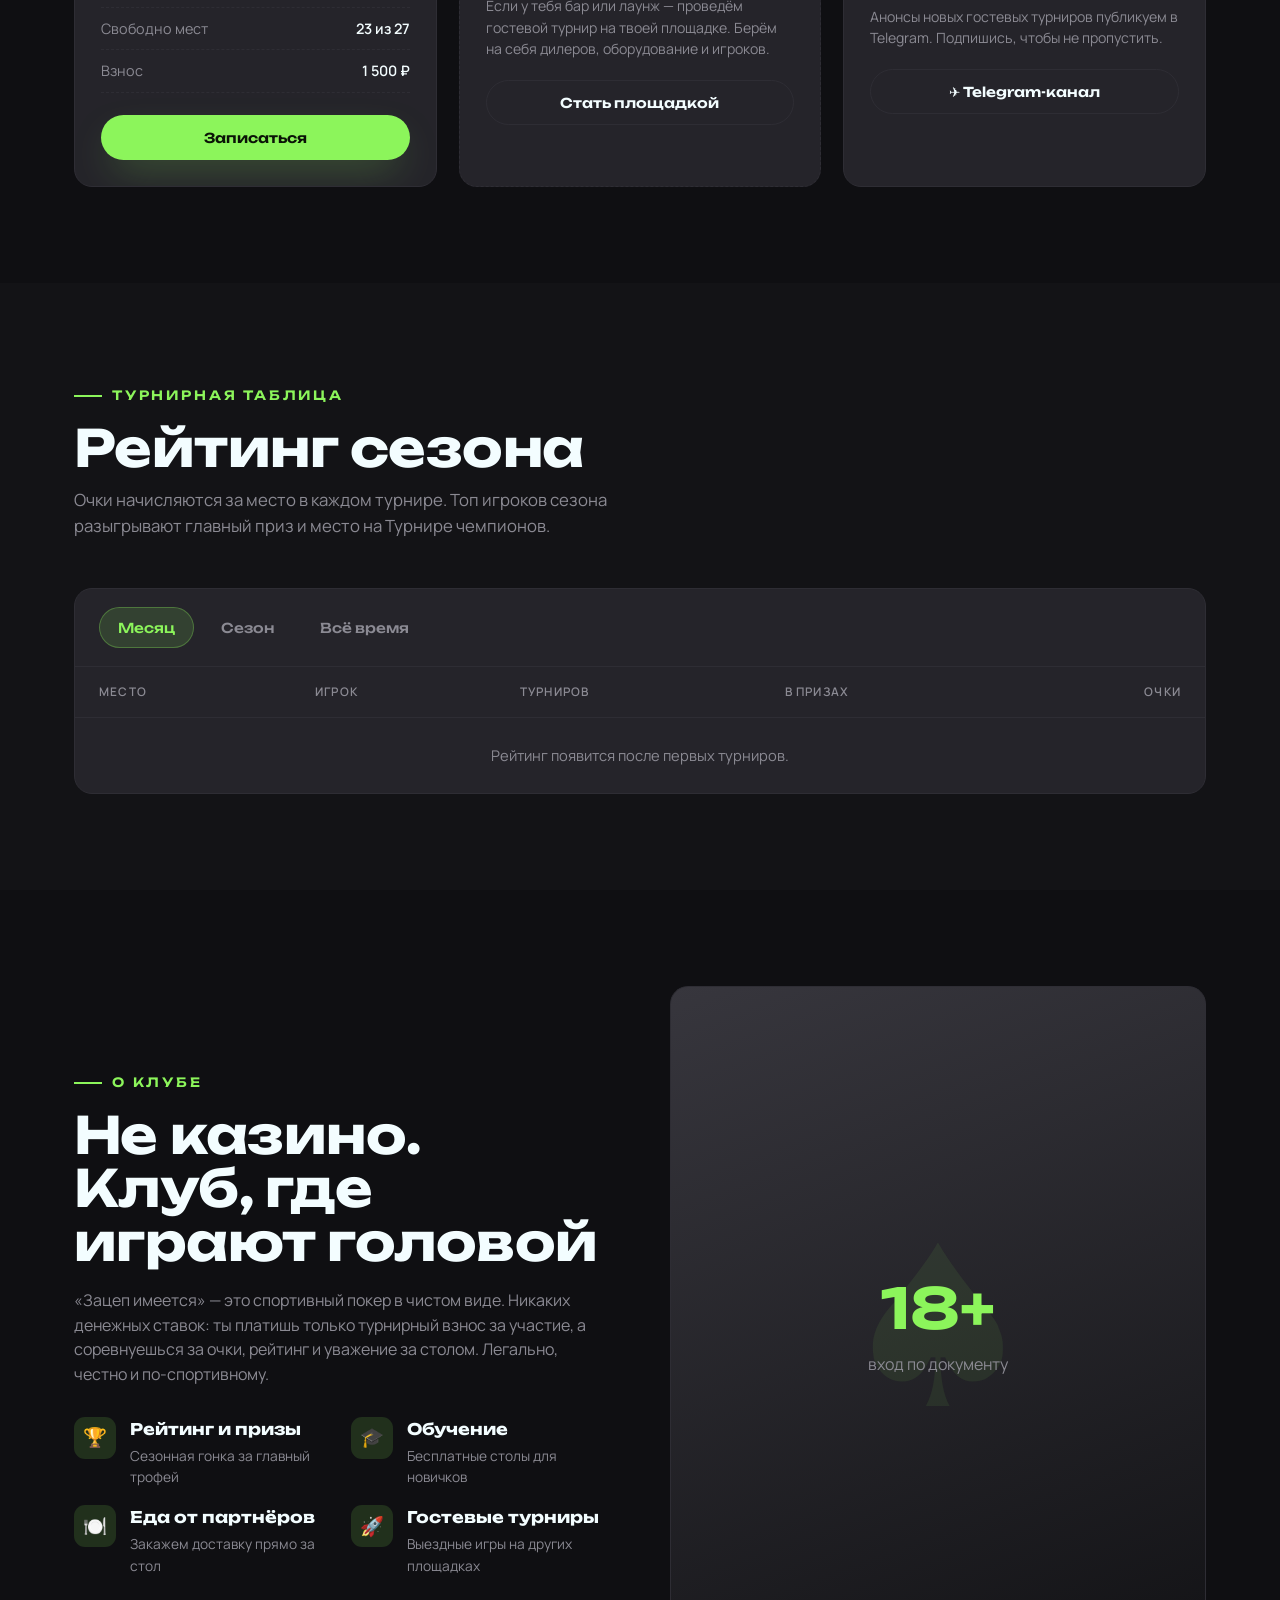
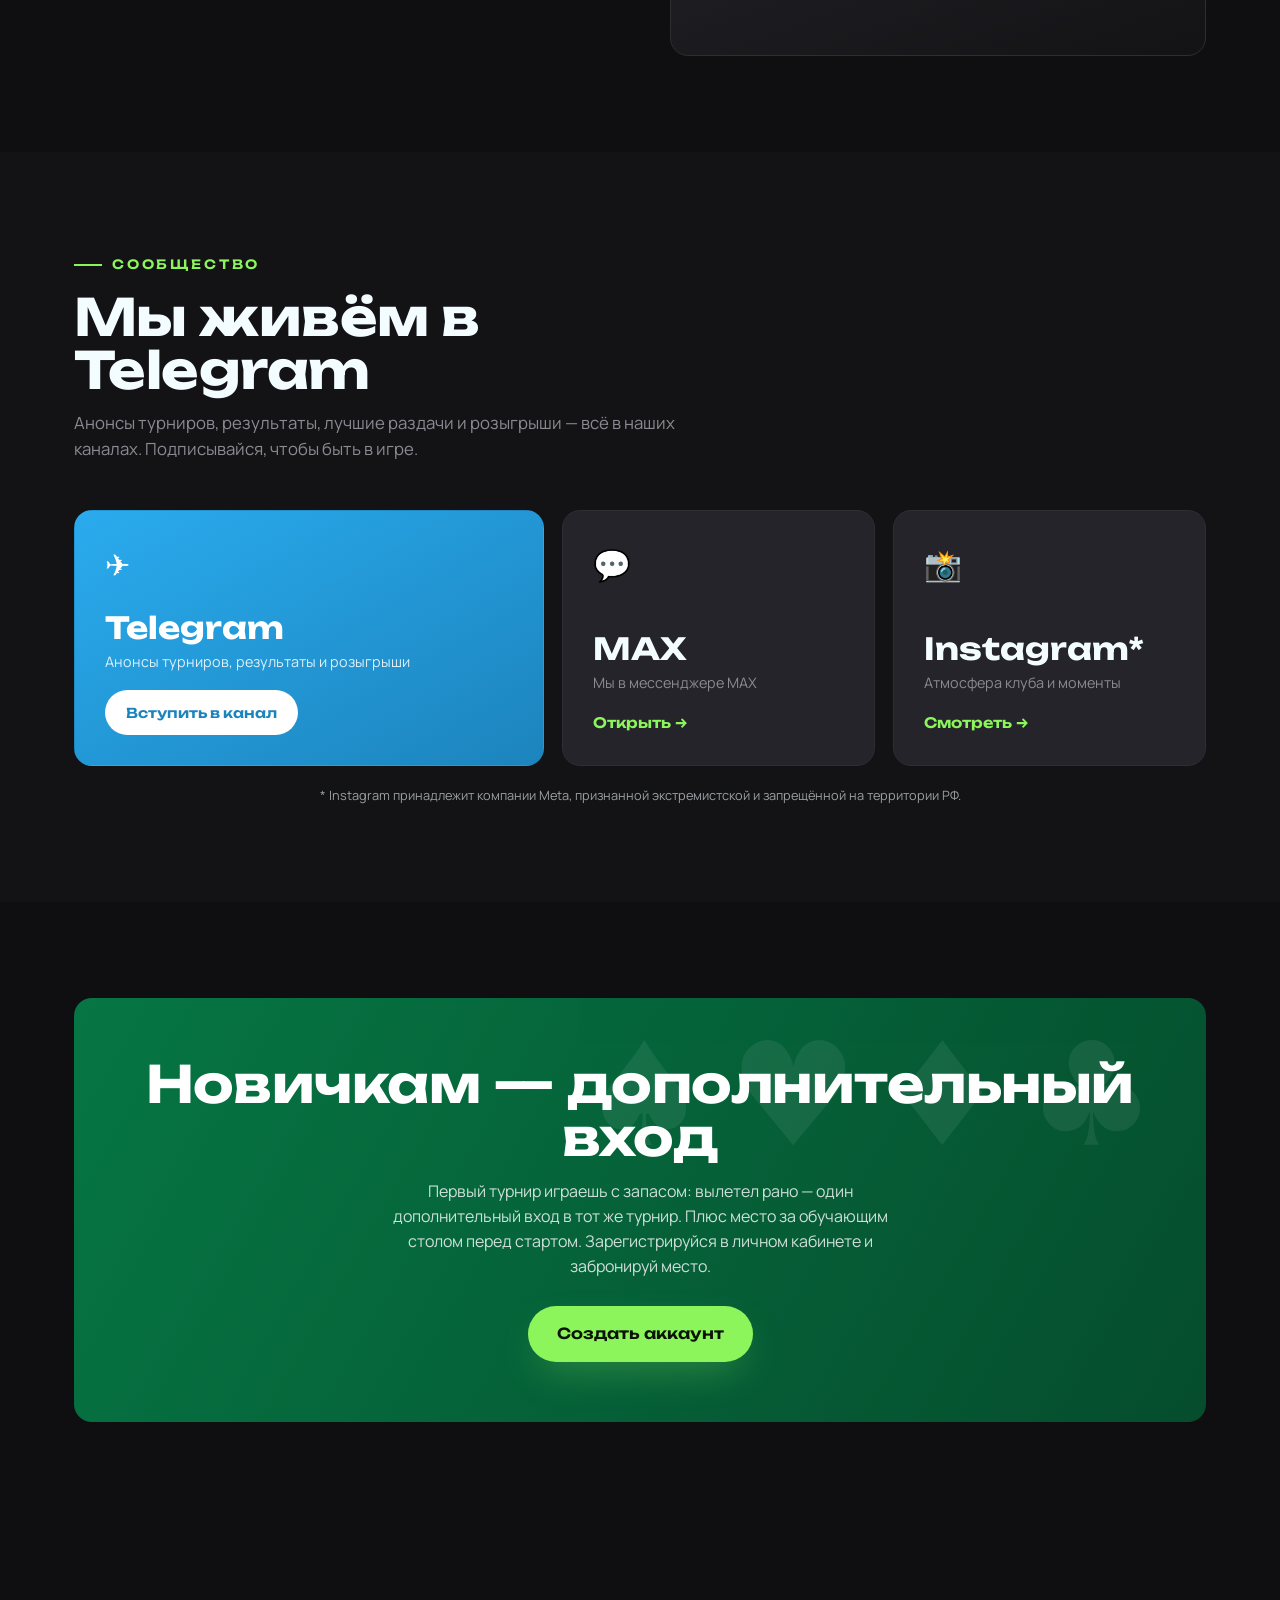
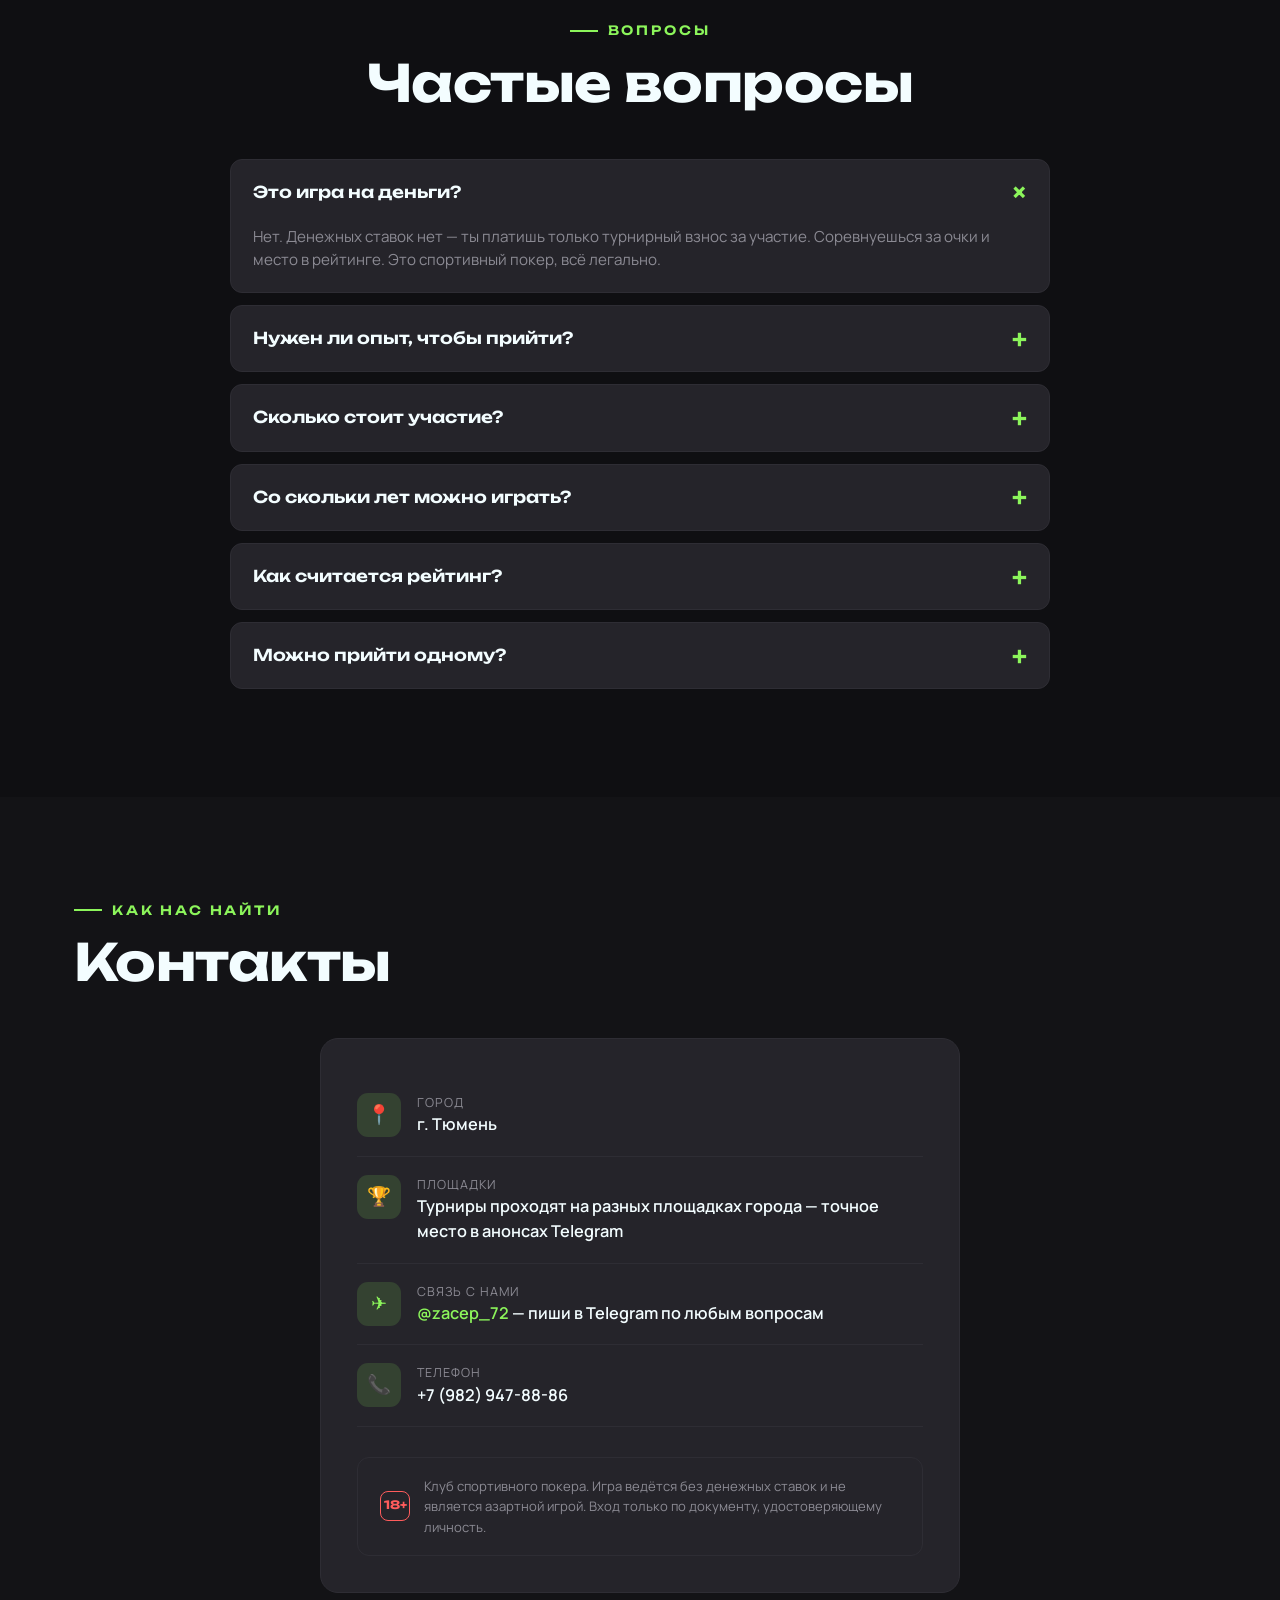
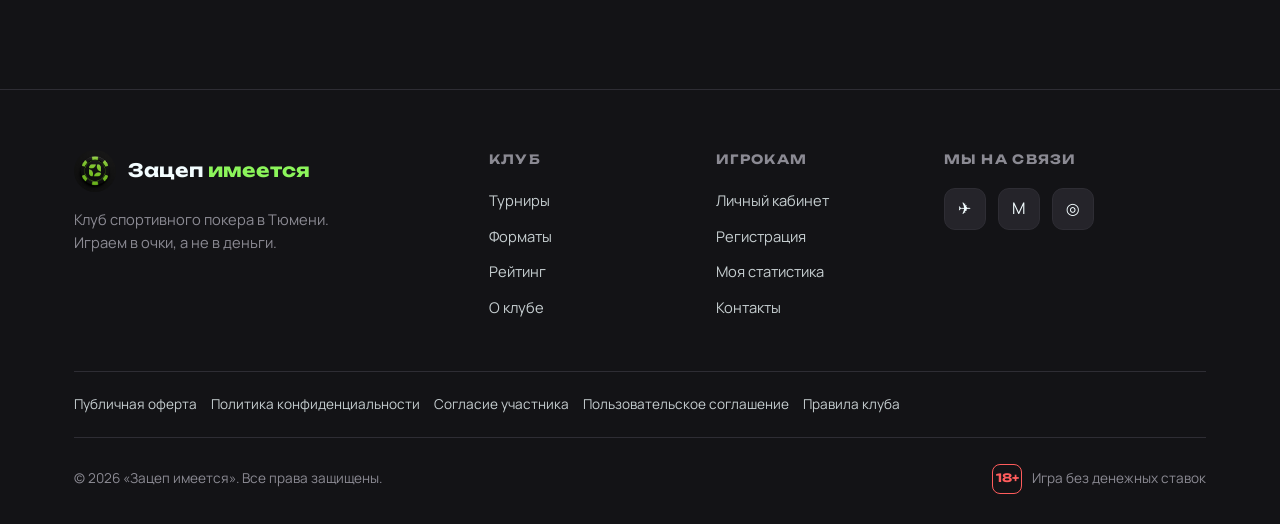
==== commit 0cf82fa0: "Контакты: прямая связь — @zacep_72 вместо @vs_marilove Co-Authored-By: Claude Opus 4.8 <noreply@anth" ====
--- a/index.html
+++ b/index.html
@@ -315,7 +315,7 @@
           </div>
           <div class="contact-item">
             <div class="ci">✈️</div>
-            <div><div class="lbl">Связь с нами</div><div class="val"><a href="https://t.me/vs_marilove" style="color:var(--accent)">@vs_marilove</a> — пиши в Telegram по любым вопросам</div></div>
+            <div><div class="lbl">Связь с нами</div><div class="val"><a href="https://t.me/zacep_72" style="color:var(--accent)">@zacep_72</a> — пиши в Telegram по любым вопросам</div></div>
           </div>
           <div class="contact-item">
             <div class="ci">📞</div>
